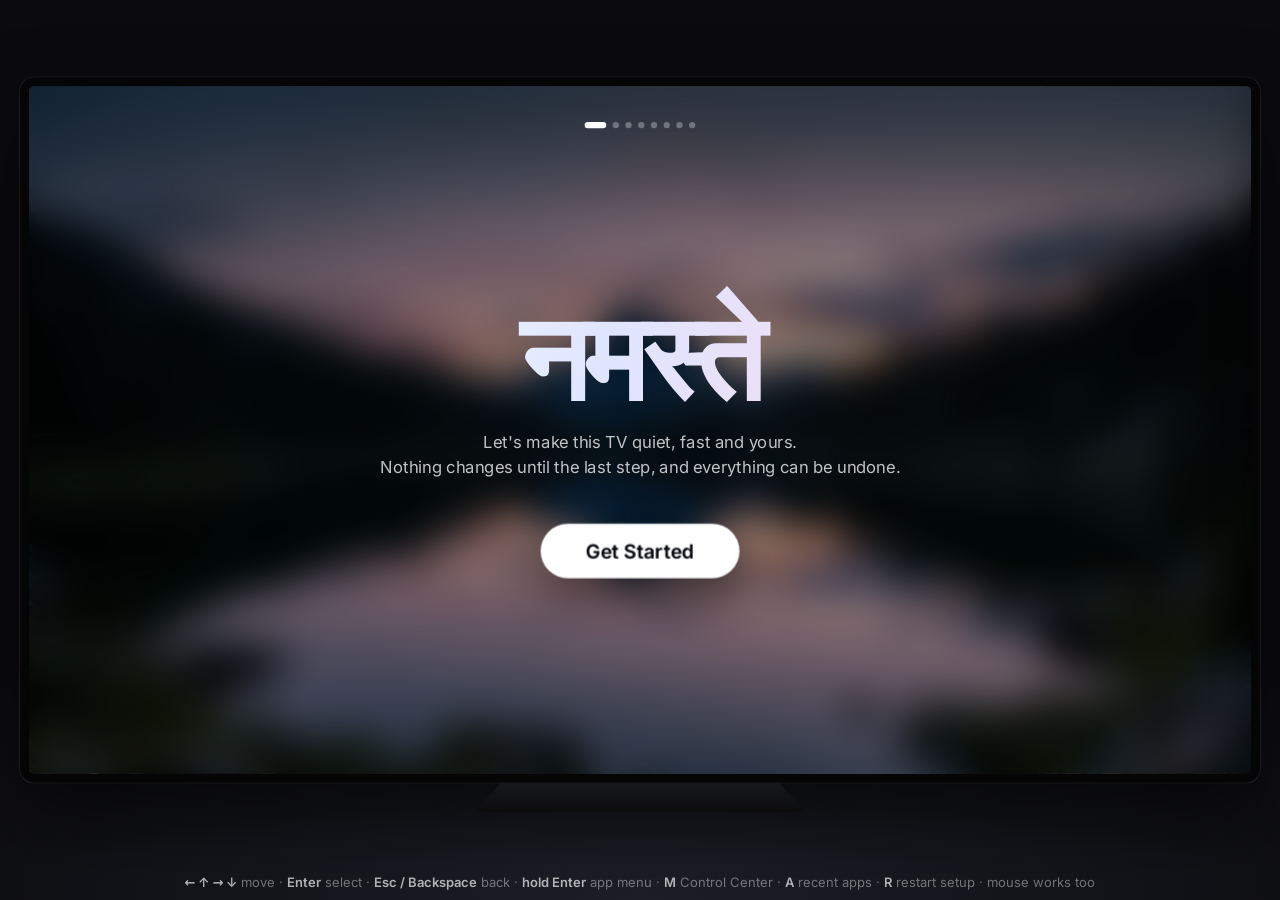
==== app/ui/tv.html @ a291b2ea "PureTV: cleanyourtv-style TV cleaner with a tvOS-style home - PC app (Start PureTV.bat): finds the T" ====
<!doctype html>
<html lang="en">
<head>
<meta charset="utf-8">
<meta name="viewport" content="width=device-width, initial-scale=1">
<title>PureTV Home — TV demo</title>
<style>
@font-face { font-family: "Antonio"; font-weight: 300; font-display: block; src: url(demo/fonts/antonio-latin-300.woff2) format("woff2"); }
@font-face { font-family: "Inter"; font-weight: 100 900; font-display: block; src: url(demo/fonts/inter-latin-wght-normal.woff2) format("woff2"); }
:root {
  --ease: cubic-bezier(.2, .8, .2, 1);          /* settle, like UIKit's default spring with no bounce */
  --lift: cubic-bezier(.25, 1.35, .4, 1);       /* focus: a small overshoot */
  --spring: cubic-bezier(.32, 1.5, .5, 1);      /* Control Center tiles popping in */
  --glass: linear-gradient(160deg, rgba(255,255,255,.22) 0%, rgba(255,255,255,.06) 45%, rgba(255,255,255,.1) 100%), rgba(24,24,32,.22);
  --edge: inset 0 0 0 1.5px rgba(255,255,255,.22), inset 0 2px 1px -1px rgba(255,255,255,.6), 0 30px 70px rgba(0,0,0,.28);
  --blur: blur(40px) saturate(185%) brightness(1.04);
}
* { box-sizing: border-box; }
html, body { margin: 0; height: 100%; background: #0b0b0e; overflow: hidden; color: #fff;
  font-family: "Inter", -apple-system, "Segoe UI", system-ui, sans-serif; -webkit-font-smoothing: antialiased; }
#room { position: fixed; inset: 0; background: radial-gradient(1200px 500px at 50% 100%, #1d1f27 0%, #0b0b0e 70%); }
#tv { position: absolute; left: 50%; top: 50%; width: 1948px; height: 1108px; margin: -554px 0 0 -974px; padding: 14px; border-radius: 22px;
  background: #050506; box-shadow: 0 0 0 1px #24252b, 0 60px 120px rgba(0,0,0,.6); transform-origin: center; }
#tv::after { content: ""; position: absolute; left: 50%; bottom: -46px; width: 520px; height: 46px; margin-left: -260px;
  background: linear-gradient(#17181c, #0c0c0f); clip-path: polygon(8% 0, 92% 0, 100% 100%, 0 100%); border-radius: 0 0 10px 10px; }
#stage { width: 1920px; height: 1080px; position: relative; overflow: hidden; border-radius: 8px; background: #000; font-size: 16px; }
#help { position: fixed; left: 0; right: 0; bottom: 10px; text-align: center; font-size: 13px; color: #ffffff66; pointer-events: none; }
#help b { color: #ffffffaa; font-weight: 600; }

/* ============ top shelf: photo, glass clock, the scenery cut out in front of it ============ */
#scenes { position: absolute; inset: 0; transition: transform 1.1s var(--ease), filter .9s var(--ease); }
.scene { position: absolute; inset: 0; opacity: 0; transition: opacity 1.6s ease-in-out; }
.scene.on { opacity: 1; }
.scene .sbg, .scene .fg { position: absolute; inset: 0; width: 100%; height: 100%; object-fit: cover; }
.scene .shade { position: absolute; inset: 0; background: linear-gradient(180deg, rgba(0,0,0,.18) 0%, transparent 28%, transparent 55%, rgba(0,0,0,.42) 100%); }
.gclock { position: absolute; left: 0; right: 0; top: 9.375rem; text-align: center; white-space: nowrap;
  font-family: "Antonio", "Arial Narrow", sans-serif; font-weight: 300; font-size: 25rem; line-height: .82; letter-spacing: -.02em;
  filter: drop-shadow(0 6px 28px rgba(0,0,0,.16)); }
.gclock .fill { display: block; padding: .2em 0; margin: -.2em 0; color: transparent; -webkit-background-clip: text; background-clip: text;
  background-size: 1920px 1080px; background-repeat: no-repeat; }
.gclock .rim { position: absolute; inset: 0; color: rgba(255,255,255,.1); -webkit-text-stroke: 1.5px rgba(255,255,255,.55); }
.gclock .sheen { position: absolute; inset: 0; color: transparent; -webkit-background-clip: text; background-clip: text;
  background-image: linear-gradient(160deg, rgba(255,255,255,.6) 0%, rgba(255,255,255,0) 38%, rgba(255,255,255,0) 70%, rgba(255,255,255,.25) 100%); }
.s-night .sbg, .s-night .fg { filter: brightness(.86); }
.s-night .gclock .fill { filter: brightness(1.15) saturate(1.2); opacity: .9; }
.s-night .gclock .rim { -webkit-text-stroke-color: rgba(255,215,225,.5); }
.s-golden .gclock { top: 9.5rem; font-size: 24.375rem; }
.s-water .gclock { top: 16.75rem; font-size: 26.25rem; filter: drop-shadow(0 8px 30px rgba(0,20,40,.35)); }
.s-water .shade { background: linear-gradient(180deg, rgba(0,12,24,.42) 0%, rgba(0,12,24,.12) 40%, transparent 52%, rgba(0,20,40,.5) 100%); }
.s-fog .gclock { left: 6rem; right: auto; top: 10.75rem; font-size: 29.375rem; text-align: left; filter: none; }
.s-fog .gclock .fill { filter: brightness(.46) saturate(.8) contrast(1.1); opacity: .8; }
.s-fog .gclock .rim { color: transparent; -webkit-text-stroke-color: rgba(255,255,255,.6); }
.s-fog .gclock .sheen { display: none; }
.s-dawn .shade { background: linear-gradient(180deg, rgba(50,28,12,.42) 0%, transparent 50%, rgba(0,0,0,.45) 100%); }
.s-dawn .gclock { top: 14.375rem; filter: drop-shadow(0 8px 34px rgba(60,30,10,.3)); }
#date { position: absolute; left: 0; right: 0; top: 6rem; text-align: center; font-size: 34px; font-weight: 500; letter-spacing: -.2px;
  text-shadow: 0 2px 18px rgba(0,0,0,.25); transition: opacity .6s, top .9s var(--ease), left .9s var(--ease), color .9s; }
#date.swap { opacity: 0; }
#date.d-golden { top: 6.625rem; } #date.d-water { top: 13.5rem; } #date.d-dawn { top: 11rem; }
#date.d-night { color: rgba(255,232,238,.95); }
#date.d-fog { left: 6.5rem; top: 7.25rem; text-align: left; color: #16201d; text-shadow: none; }

.glass { background: var(--glass); box-shadow: var(--edge); -webkit-backdrop-filter: var(--blur); backdrop-filter: var(--blur); }
[data-f] { cursor: pointer; }

/* ============ home: the Apple TV 4K layout ============ */
#home { position: absolute; inset: 0; transition: opacity .7s var(--ease), transform .9s var(--ease), filter .7s var(--ease); }
#home.hidden { opacity: 0; pointer-events: none; transform: scale(1.03); }
#rows { position: absolute; inset: 0; transition: transform .85s var(--ease); }
/* the top row sits on one wide sheet of glass, nearly edge to edge */
#band { position: absolute; left: 30px; width: 1860px; border-radius: 58px; transition: background .6s var(--ease);
  background: linear-gradient(180deg, rgba(255,255,255,.2), rgba(255,255,255,.08)); box-shadow: inset 0 0 0 1.5px rgba(255,255,255,.2), inset 0 2px 1px -1px rgba(255,255,255,.55), 0 30px 80px rgba(0,0,0,.25);
  -webkit-backdrop-filter: blur(30px) saturate(180%); backdrop-filter: blur(30px) saturate(180%); }
#row1, #grid { position: absolute; left: 64px; display: grid; grid-template-columns: repeat(var(--cols, 6), var(--tw)); column-gap: 36px; }
#grid { row-gap: 80px; }
.tile { width: var(--tw, 268px); height: var(--th, 161px); position: relative; perspective: 900px; }
.tile .face { position: absolute; inset: 0; border-radius: 24px; overflow: hidden; background: var(--bg, #222);
  transform: translateZ(0); transition: transform .55s var(--lift), box-shadow .45s var(--ease), filter .4s;
  box-shadow: 0 8px 20px rgba(0,0,0,.25); will-change: transform; }
.tile .logo { position: absolute; left: 50%; top: 0; height: 100%; transform: translateX(-50%);
  -webkit-mask-image: linear-gradient(90deg, transparent, #000 10%, #000 90%, transparent); mask-image: linear-gradient(90deg, transparent, #000 10%, #000 90%, transparent); }
.tile .gloss { position: absolute; inset: 0; border-radius: 24px; pointer-events: none; opacity: 0; transition: opacity .4s;
  background: radial-gradient(circle at var(--gx, 50%) var(--gy, 0%), rgba(255,255,255,.6), rgba(255,255,255,0) 55%); mix-blend-mode: soft-light; }
.tile .sys { position: absolute; inset: 0; display: grid; place-items: center; }
.tile .sys svg { width: 40%; height: 54%; }
.tile .name { position: absolute; left: 0; right: 0; top: calc(100% + 24px); text-align: center; font-size: 23px; font-weight: 500; color: #fff;
  opacity: 0; transform: translateY(-8px); transition: opacity .35s var(--ease), transform .45s var(--ease); text-shadow: 0 2px 12px rgba(0,0,0,.45); white-space: nowrap; }
.tile.focus { z-index: 3; }
.tile.focus .face { transform: scale(1.14) rotateX(var(--rx, 0deg)) rotateY(var(--ry, 0deg)); box-shadow: 0 34px 56px rgba(0,0,0,.45); }
.tile.focus .gloss { opacity: 1; }
#grid .tile.focus .name { opacity: 1; transform: translateY(8px); }
#home .tile { animation: rise .9s var(--lift) both; animation-delay: calc(var(--i) * 40ms + 150ms); }
@keyframes rise { from { opacity: 0; transform: translateY(70px) scale(.92); } }
/* "Press Up for full screen", as Apple TV says over the top shelf */
#hint { position: absolute; left: 0; right: 0; text-align: center; font-size: 22px; font-weight: 500; color: rgba(255,255,255,.85);
  text-shadow: 0 2px 14px rgba(0,0,0,.5); opacity: 0; transform: translateY(10px); transition: opacity .5s var(--ease), transform .6s var(--ease); pointer-events: none; }
#hint svg { display: block; margin: 0 auto 4px; width: 40px; height: 16px; }
#home.top #hint { opacity: 1; transform: none; transition-delay: .5s; }
/* Down into the grid: the top shelf blurs into a soft wash and the grid rises */
#home.deep #rows { transform: translateY(var(--deep)); }
#home.deep #hint { opacity: 0; transition-delay: 0s; }
#stage.deep #scenes { filter: blur(40px) brightness(.7) saturate(1.3); transform: scale(1.1); }
#stage.deep #date { opacity: 0; }
/* Up from the top row: full screen, just the scene and the clock */
#home.full #rows { transform: translateY(var(--full)); }
#home.full #rows .tile .face { filter: brightness(.8); }

/* ============ Control Center (tvOS 26 style) ============ */
#cc { position: absolute; inset: 0; pointer-events: none; z-index: 10; }
#cc::before { content: ""; position: absolute; inset: 0; opacity: 0; transition: opacity .5s var(--ease);
  background: linear-gradient(270deg, rgba(0,0,0,.5) 0%, rgba(0,0,0,.25) 45%, rgba(0,0,0,0) 75%); }
#cc.on { pointer-events: auto; }
#cc.on::before { opacity: 1; }
#ccPanel { position: absolute; right: 80px; top: 60px; width: 640px; }
.cct { opacity: 0; transform: translateY(-24px) scale(.9); transform-origin: 90% 0;
  transition: opacity .35s var(--ease), transform .5s var(--ease); }
#cc.on .cct { opacity: 1; transform: none; transition: opacity .4s var(--ease) calc(var(--d) * 32ms), transform .65s var(--spring) calc(var(--d) * 32ms); }
#ccHead { display: flex; align-items: center; gap: 22px; margin-bottom: 30px; }
#ccTime { font-size: 32px; font-weight: 500; letter-spacing: -.3px; margin-right: auto; text-shadow: 0 2px 10px rgba(0,0,0,.3); }
.ccswitch { width: 74px; height: 74px; border-radius: 50%; background: #fff; color: #111; display: grid; place-items: center; box-shadow: 0 10px 30px rgba(0,0,0,.3); }
.ccswitch svg { width: 36px; height: 36px; }
#ccAvatar { width: 74px; height: 74px; border-radius: 50%; display: grid; place-items: center; font-size: 26px; font-weight: 700; color: rgba(0,0,0,.72);
  transition: transform .5s var(--lift), box-shadow .35s; box-shadow: 0 0 0 2px rgba(255,255,255,.35); }
#ccAvatar.focus { transform: scale(1.18); box-shadow: 0 0 0 4px #fff, 0 16px 40px rgba(0,0,0,.4); }
/* Liquid Glass tiles: clear, warm, a bright rim, and a light that follows focus */
.lg { position: relative; border-radius: 999px; color: #fff; overflow: hidden;
  background: linear-gradient(170deg, rgba(255,255,255,.2) 0%, rgba(255,255,255,.05) 50%, rgba(255,255,255,.12) 100%), rgba(40,34,30,.3);
  -webkit-backdrop-filter: blur(28px) saturate(190%) brightness(1.05); backdrop-filter: blur(28px) saturate(190%) brightness(1.05);
  box-shadow: inset 0 0 0 1.5px rgba(255,255,255,.2), inset 0 2px 1px -1px rgba(255,255,255,.7), inset 0 -10px 24px rgba(255,255,255,.04), 0 18px 40px rgba(0,0,0,.22);
  transition: transform .55s var(--lift), background .35s var(--ease), box-shadow .35s var(--ease); }
.lg::after { content: ""; position: absolute; inset: 0; border-radius: inherit; pointer-events: none; opacity: 0; transition: opacity .35s;
  background: radial-gradient(120% 90% at 30% 0%, rgba(255,255,255,.35), rgba(255,255,255,0) 60%); }
.lg.focus { transform: scale(1.07); background: linear-gradient(170deg, rgba(255,255,255,.42) 0%, rgba(255,255,255,.2) 55%, rgba(255,255,255,.3) 100%), rgba(80,64,52,.25);
  box-shadow: inset 0 0 0 2px rgba(255,255,255,.55), inset 0 2px 2px -1px #fff, 0 0 0 1px rgba(255,190,120,.35), 0 26px 60px rgba(0,0,0,.35); z-index: 2; }
.lg.focus::after { opacity: 1; }
#ccGrid { display: grid; grid-template-columns: 300px 300px; grid-template-rows: 140px 140px 128px 128px; gap: 22px 40px; position: relative; transition: opacity .35s var(--ease), transform .5s var(--ease); }
#ccGrid.away { opacity: 0; transform: translateX(-40px); pointer-events: none; }
.ccbig { grid-row: span 2; border-radius: 64px; display: flex; flex-direction: column; align-items: center; justify-content: center; gap: 20px; font-size: 27px; font-weight: 500; }
.ccbig svg { width: 120px; height: 120px; }
.ccpill { display: flex; align-items: center; gap: 18px; padding: 0 28px 0 22px; font-size: 25px; font-weight: 500; line-height: 1.2; }
.ccpill small { display: block; font-size: 22px; opacity: .72; font-weight: 400; }
.ccpill .gl { width: 66px; height: 66px; border-radius: 50%; display: grid; place-items: center; flex: none; transition: background .35s, color .35s; }
.ccpill .gl svg { width: 38px; height: 38px; }
.ccpill .gl.plain { background: none; }
#ccWifi .gl { color: #3a9bff; }
#ccDnd .gl { background: rgba(255,255,255,.18); }
#ccDnd.on .gl { background: #fff; color: #5e5ce6; }
#ccDnd.on { background: linear-gradient(170deg, rgba(150,140,255,.5), rgba(94,92,230,.4)); }
#ccSleep.on .gl { color: #ff9f0a; }
.ccrow { grid-column: 1 / span 2; display: flex; justify-content: space-between; }
.ccround { width: 128px; height: 128px; display: grid; place-items: center; }
.ccround svg { width: 54px; height: 54px; }
.ccround .tip { position: absolute; }
#ccLabel { position: absolute; left: 0; right: 0; top: calc(100% + 18px); text-align: center; font-size: 23px; font-weight: 500; opacity: 0; transition: opacity .3s; text-shadow: 0 2px 10px rgba(0,0,0,.4); }
#ccLabel.on { opacity: 1; }
/* a page inside Control Center: profiles, audio, inputs */
#ccPage { position: absolute; left: 0; right: 0; top: 104px; border-radius: 48px; padding: 22px; opacity: 0; transform: translateX(60px); pointer-events: none;
  transition: opacity .35s var(--ease), transform .55s var(--ease); }
#ccPage.on { opacity: 1; transform: none; pointer-events: auto; }
#ccPage h3 { margin: 6px 14px 14px; font-size: 22px; font-weight: 600; color: rgba(255,255,255,.65); }
.ccl { display: flex; align-items: center; gap: 20px; padding: 16px 20px; border-radius: 30px; font-size: 26px; font-weight: 500; transition: background .25s, color .25s, transform .45s var(--lift); }
.ccl .avatar { width: 60px; height: 60px; font-size: 22px; }
.ccl .ic { width: 60px; height: 60px; border-radius: 50%; background: rgba(255,255,255,.16); display: grid; place-items: center; flex: none; }
.ccl .ic svg { width: 30px; height: 30px; }
.ccl small { display: block; font-size: 19px; opacity: .65; font-weight: 400; }
.ccl .tick { margin-left: auto; width: 34px; height: 34px; opacity: 0; }
.ccl.cur .tick { opacity: 1; }
.ccl.focus { background: rgba(255,255,255,.94); color: #111; transform: scale(1.03); }
.avatar { border-radius: 50%; display: grid; place-items: center; font-weight: 700; color: rgba(0,0,0,.72); flex: none; }
#stage.ccon #home { filter: brightness(.92); }

/* ============ Settings (tvOS layout: the big icon on the left, the list on the right) ============ */
#tvset { position: absolute; inset: 0; z-index: 8; opacity: 0; pointer-events: none; visibility: hidden; transition: opacity .5s var(--ease), visibility 0s linear .5s; }
#tvset.on { opacity: 1; pointer-events: auto; visibility: visible; transition-delay: 0s; }
#tvset .wash { position: absolute; inset: 0; background: rgba(10,10,14,.5); -webkit-backdrop-filter: blur(60px) saturate(160%); backdrop-filter: blur(60px) saturate(160%); }
#tvset .left { position: absolute; left: 0; top: 0; bottom: 0; width: 820px; display: flex; flex-direction: column; align-items: center; justify-content: center; gap: 34px;
  transform: translateX(-60px); opacity: 0; transition: transform .8s var(--ease), opacity .5s; }
#tvset.on .left { transform: none; opacity: 1; }
#tvset .bigicon { width: 360px; height: 360px; border-radius: 80px; display: grid; place-items: center;
  background: linear-gradient(160deg, #9aa3b5, #5d6577); box-shadow: inset 0 2px 2px rgba(255,255,255,.5), 0 40px 80px rgba(0,0,0,.4); }
#tvset .bigicon svg { width: 210px; height: 210px; color: #eef1f7; filter: drop-shadow(0 4px 10px rgba(0,0,0,.25)); }
#tvset .left b { font-size: 46px; font-weight: 600; letter-spacing: -.8px; }
#tvset .list { position: absolute; left: 860px; right: 120px; top: 120px; bottom: 60px; overflow: hidden; }
#tvset h2 { font-size: 30px; margin: 0 0 30px 8px; font-weight: 600; opacity: .9; }
#tvset h5 { margin: 28px 0 10px 28px; font-size: 20px; font-weight: 600; color: rgba(255,255,255,.55); text-transform: uppercase; letter-spacing: 1.2px; }
.sr { display: flex; align-items: center; height: 84px; padding: 0 30px; border-radius: 24px; font-size: 29px; font-weight: 500; margin-bottom: 6px;
  background: rgba(255,255,255,.07); transition: background .25s, color .25s, transform .45s var(--lift), box-shadow .3s;
  opacity: 0; transform: translateX(40px); }
#tvset.on .sr { opacity: 1; transform: none; transition: background .25s, color .25s, opacity .5s var(--ease) calc(var(--d) * 30ms + 120ms), transform .7s var(--ease) calc(var(--d) * 30ms + 120ms), box-shadow .3s; }
.sr .v { margin-left: auto; color: rgba(255,255,255,.55); font-size: 27px; }
.sr .chev { width: 18px; height: 30px; margin-left: 18px; opacity: .45; }
#tvset.on .sr.focus { background: #fff; color: #111; transform: scale(1.04); box-shadow: 0 20px 50px rgba(0,0,0,.35); transition-delay: 0s; }
.sr.focus .v { color: rgba(0,0,0,.55); }
.sr.focus .chev { opacity: .6; }
.sr.danger .t { color: #ff6961; }
.sr.danger.focus .t { color: #d70015; }
#stage.seton #home { opacity: 0; }

/* ============ Google TV's own screens (unchanged; PureTV only opens them) ============ */
#gtv { position: absolute; top: 0; right: 0; bottom: 0; width: 680px; background: #202124; padding: 60px 40px; font-family: Roboto, "Segoe UI", sans-serif; z-index: 12;
  transform: translateX(700px); transition: transform .45s cubic-bezier(.4,0,.2,1); box-shadow: -20px 0 60px rgba(0,0,0,.4); }
#gtv.on { transform: none; }
#gtv h2 { font-weight: 400; font-size: 42px; margin: 0 0 6px 20px; }
#gtv p { margin: 0 0 26px 20px; color: #9aa0a6; font-size: 20px; }
.gi { display: flex; align-items: center; gap: 22px; padding: 16px 22px; border-radius: 99px; font-size: 25px; color: #e8eaed; }
.gi small { display: block; color: #9aa0a6; font-size: 18px; margin-top: 2px; }
.gi .avatar { width: 52px; height: 52px; font-size: 19px; }
.gi.focus { background: #e8eaed; color: #202124; }
.gi.focus small { color: #5f6368; }

/* ============ first-run setup ============ */
#setup { position: absolute; inset: 0; opacity: 0; pointer-events: none; visibility: hidden; transition: opacity .8s var(--ease), visibility 0s linear .8s; }
#setup.on { opacity: 1; pointer-events: auto; visibility: visible; transition-delay: 0s; }
#setup .bgimg { position: absolute; inset: -40px; width: calc(100% + 80px); height: calc(100% + 80px); object-fit: cover; filter: blur(30px) brightness(.55) saturate(1.25); }
.step { position: absolute; inset: 0; display: flex; flex-direction: column; align-items: center; justify-content: center; text-align: center;
  opacity: 0; transform: translateX(90px); pointer-events: none; visibility: hidden;
  transition: opacity .55s var(--ease), transform .8s var(--ease), visibility 0s linear .8s; }
.step.on { opacity: 1; transform: none; pointer-events: auto; visibility: visible; transition-delay: 0s; }
.step.past { transform: translateX(-90px); }
.step h1 { font-size: 62px; font-weight: 700; letter-spacing: -2px; margin: 0 0 12px; }
.step p { font-size: 26px; color: rgba(255,255,255,.75); margin: 0 0 34px; line-height: 1.45; }
.step .src { font-size: 19px; color: rgba(255,255,255,.5); margin: 26px 0 0; }
#dots { position: absolute; top: 56px; left: 50%; transform: translateX(-50%); display: flex; gap: 10px; transition: opacity .5s; }
#dots i { width: 10px; height: 10px; border-radius: 9px; background: rgba(255,255,255,.3); transition: width .5s var(--ease), background .3s; }
#dots i.on { width: 34px; background: #fff; }
#hello { position: relative; height: 230px; width: 1400px; }
#hello span { position: absolute; inset: 0; font-size: 190px; font-weight: 700; letter-spacing: -7px; line-height: 230px;
  background: linear-gradient(100deg, #fff 0%, #dfe6ff 45%, #ffd6ea 100%); -webkit-background-clip: text; background-clip: text; color: transparent;
  opacity: 0; transform: translateY(30px) scale(.96); transition: opacity 1s var(--ease), transform 1.2s var(--ease); }
#hello span.on { opacity: 1; transform: none; }
.btn { padding: 22px 64px; border-radius: 99px; font-size: 28px; font-weight: 650; margin-top: 40px; transition: transform .45s var(--lift), background .25s, color .25s, box-shadow .3s; }
.btn.focus { background: #fff; color: #0c0e14; transform: scale(1.1); box-shadow: 0 24px 60px rgba(0,0,0,.4); }

.tvcard { display: flex; align-items: center; gap: 30px; padding: 30px 44px 30px 30px; border-radius: 40px; text-align: left; }
.tvcard .tvicon { width: 120px; height: 120px; border-radius: 30px; background: rgba(255,255,255,.14); display: grid; place-items: center; }
.tvcard .tvicon svg { width: 64px; height: 64px; }
.tvcard small { font-size: 18px; font-weight: 600; letter-spacing: 1.4px; text-transform: uppercase; color: #6dfdb0; }
.tvcard b { display: block; font-size: 40px; margin: 6px 0; letter-spacing: -.6px; }
.tvcard i { font-style: normal; font-size: 22px; color: rgba(255,255,255,.65); }
.facts { display: flex; gap: 22px; margin-top: 26px; }
.fact { width: 360px; padding: 26px 30px; border-radius: 32px; text-align: left; }
.fact b { display: block; font-size: 40px; letter-spacing: -.8px; }
.fact span { font-size: 21px; color: rgba(255,255,255,.72); line-height: 1.35; }

.row { display: flex; align-items: center; gap: 18px; padding: 13px 18px; border-radius: 22px; text-align: left; transition: background .25s, transform .4s var(--lift); }
.row .ic { width: 50px; height: 50px; border-radius: 14px; display: grid; place-items: center; flex: none; }
.row .ic svg { width: 27px; height: 27px; }
.row .tx { flex: 1; min-width: 0; font-size: 24px; font-weight: 600; }
.row .tx small { display: block; font-size: 17px; font-weight: 400; color: rgba(255,255,255,.62); margin-top: 3px; }
.row .tx code { font: 15px ui-monospace, Consolas, monospace; color: rgba(255,255,255,.45); display: block; margin-top: 3px; white-space: nowrap; overflow: hidden; text-overflow: ellipsis; }
.row .state { font-size: 17px; color: rgba(255,255,255,.55); white-space: nowrap; }
.row.focus { background: rgba(255,255,255,.94); color: #111; transform: scale(1.02); box-shadow: 0 14px 34px rgba(0,0,0,.3); }
.row.focus .tx small, .row.focus .state { color: rgba(0,0,0,.6); }
.row.focus .tx code { color: rgba(0,0,0,.45); }
.row.focus:not(.on) .sw { background: rgba(0,0,0,.18); }
.sw { width: 76px; height: 44px; border-radius: 99px; background: rgba(120,120,128,.4); position: relative; transition: background .35s var(--ease); flex: none; }
.sw::after { content: ""; position: absolute; left: 4px; top: 4px; width: 36px; height: 36px; border-radius: 50%; background: #fff; box-shadow: 0 3px 8px rgba(0,0,0,.25); transition: transform .45s var(--lift); }
.row.on .sw { background: #34c759; }
.row.on .sw::after { transform: translateX(32px); }
#uses { display: grid; grid-template-columns: 1fr 1fr; gap: 6px 14px; width: 1540px; padding: 14px; border-radius: 40px; }
#groups { display: grid; grid-template-columns: 1fr 1fr 1fr; gap: 22px; width: 1700px; align-items: start; }
.grp { border-radius: 36px; padding: 18px 12px 12px; text-align: left; }
.grp h3 { margin: 0 14px 8px; font-size: 21px; font-weight: 650; display: flex; align-items: center; gap: 10px; }
.grp h3 .n { margin-left: auto; font-size: 17px; font-weight: 500; color: rgba(255,255,255,.55); }
.grp .row { padding: 8px 12px; }
.grp .row .tx { font-size: 19px; }
.grp .row .tx code { font-size: 13px; }
.grp .sw { width: 56px; height: 32px; }
.grp .sw::after { width: 26px; height: 26px; top: 3px; left: 3px; }
.grp .row.on .sw::after { transform: translateX(24px); }
.grp .row.on .sw { background: #ff9f0a; }
.grp.kept .row { opacity: .8; }
.lock { width: 26px; height: 26px; opacity: .55; flex: none; }

#sizes { display: flex; gap: 6px; padding: 6px; border-radius: 99px; margin-bottom: 40px; }
.size { width: 150px; height: 58px; border-radius: 99px; display: grid; place-items: center; font-size: 23px; font-weight: 600; color: rgba(255,255,255,.8); transition: background .3s, color .3s, transform .45s var(--lift); }
.size.cur { background: rgba(255,255,255,.24); color: #fff; }
.size.focus { background: #fff; color: #111; transform: scale(1.08); }
#pick { display: grid; grid-template-columns: repeat(6, 210px); gap: 62px 38px; --tw: 210px; --th: 126px; }
#pick .tile .face { filter: saturate(.25) brightness(.5); }
#pick .tile.sel .face { filter: none; }
#pick .tile.extra .face { filter: saturate(.7) brightness(.8); }
#pick .tile .num { position: absolute; right: -12px; top: -12px; width: 44px; height: 44px; border-radius: 50%; background: #fff; color: #111; font-size: 21px; font-weight: 700;
  display: grid; place-items: center; z-index: 4; transform: scale(0); transition: transform .45s var(--lift); box-shadow: 0 6px 16px rgba(0,0,0,.35); }
#pick .tile.sel .num { transform: scale(1); }
#pick .tile.extra .num { background: rgba(255,255,255,.35); color: #fff; }
#pick .tile .name { opacity: .85; transform: none; font-size: 19px; top: calc(100% + 14px); }
#dns { display: flex; gap: 30px; }
.opt { width: 560px; padding: 34px 38px; border-radius: 40px; text-align: left; transition: transform .45s var(--lift), box-shadow .3s; position: relative; }
.opt b { display: block; font-size: 32px; margin-bottom: 10px; }
.opt span { font-size: 21px; color: rgba(255,255,255,.72); line-height: 1.45; display: block; }
.opt .radio { position: absolute; right: 30px; top: 34px; width: 36px; height: 36px; border-radius: 50%; border: 3px solid rgba(255,255,255,.5); transition: .3s; }
.opt.cur .radio { border: 11px solid #34c759; background: #fff; }
.opt.focus { transform: scale(1.04); box-shadow: inset 0 0 0 1.5px rgba(255,255,255,.3), 0 0 0 4px #fff, 0 30px 70px rgba(0,0,0,.4); }
#looks { display: flex; gap: 34px; }
.look { width: 320px; height: 180px; position: relative; transition: transform .5s var(--lift); }
.look .clip { position: absolute; inset: 0; border-radius: 30px; overflow: hidden; box-shadow: 0 16px 40px rgba(0,0,0,.35); transition: box-shadow .35s; }
.look img { position: absolute; inset: 0; width: 100%; height: 100%; object-fit: cover; }
.look .mini { position: absolute; left: 0; right: 0; top: 30px; text-align: center; font: 300 92px/0.82 "Antonio", sans-serif; color: rgba(255,255,255,.88); }
.look span { position: absolute; left: 0; right: 0; top: calc(100% + 18px); text-align: center; font-size: 22px; font-weight: 600; opacity: .8; transition: transform .4s var(--ease), opacity .3s; }
.look.focus { transform: scale(1.14); z-index: 2; }
.look.focus .clip { box-shadow: 0 0 0 4px #fff, 0 40px 80px rgba(0,0,0,.5); }
.look.focus span { opacity: 1; transform: translateY(6px); }
#ring { width: 180px; height: 180px; margin-bottom: 18px; }
#ring circle { fill: none; stroke-width: 10; stroke-linecap: round; }
#prog { transition: stroke-dashoffset .6s var(--ease); transform: rotate(-90deg); transform-origin: center; }
#ringDone { opacity: 0; transform: scale(.4); transform-origin: 105px 105px; transition: opacity .4s, transform .6s var(--lift); }
#ring.done #ringDone { opacity: 1; transform: none; }
#ringDone circle { fill: #34c759; }
#tasks { width: 980px; text-align: left; margin-top: 4px; }
.task { display: flex; align-items: center; gap: 18px; font-size: 23px; padding: 9px 0; color: rgba(255,255,255,.45); transition: color .4s; }
.task i { width: 30px; height: 30px; border-radius: 50%; border: 2px solid rgba(255,255,255,.3); display: grid; place-items: center; flex: none; font-style: normal; }
.task.run { color: #fff; } .task.run i { border-color: #fff; border-top-color: transparent; animation: spin .8s linear infinite; }
.task.ok { color: rgba(255,255,255,.92); } .task.ok i { background: #34c759; border-color: #34c759; animation: pop .45s var(--lift); }
.task.ok i::after { content: "✓"; font-size: 17px; font-weight: 700; }
.task small { margin-left: auto; font: 16px ui-monospace, Consolas, monospace; color: rgba(255,255,255,.5); max-width: 520px; overflow: hidden; text-overflow: ellipsis; white-space: nowrap; }
@keyframes spin { to { transform: rotate(360deg); } }
@keyframes pop { from { transform: scale(.4); } }


/* ============ smoother focus: parallax, edit mode, reordering ============ */
.tile .logo { transition: transform .55s var(--lift); }
.tile.focus .logo { transform: translateX(calc(-50% + var(--px, 0px))) translateY(var(--py, 0px)) scale(1.06); }
#home.noanim .tile { animation: none; }
.tile.jiggle .face { animation: jiggle .26s ease-in-out infinite alternate; }
.tile.jiggle.focus .face { animation: jigglef .26s ease-in-out infinite alternate; box-shadow: 0 0 0 4px rgba(255,255,255,.9), 0 34px 56px rgba(0,0,0,.45); }
@keyframes jiggle { from { transform: rotate(-1.3deg); } to { transform: rotate(1.3deg); } }
@keyframes jigglef { from { transform: scale(1.14) rotate(-1.3deg); } to { transform: scale(1.14) rotate(1.3deg); } }
#editHint { position: absolute; left: 50%; bottom: 312px; z-index: 9; padding: 16px 30px; border-radius: 99px; font-size: 22px; font-weight: 500;
  opacity: 0; transform: translate(-50%, 30px) scale(.9); transition: opacity .35s var(--ease), transform .6s var(--lift); pointer-events: none; }
#editHint.on { opacity: 1; transform: translate(-50%, 0); }
#stage.editing #hint { opacity: 0 !important; }

/* ============ top bar (Up from the top row): profile, tabs, search, weather, Control Center, Settings ============ */
#bar { position: absolute; left: 64px; right: 64px; top: 40px; height: 80px; display: flex; align-items: center; gap: 16px; z-index: 4;
  opacity: 0; transform: translateY(-36px); pointer-events: none; transition: opacity .45s var(--ease), transform .7s var(--ease); }
#home.bar #bar { opacity: 1; transform: none; pointer-events: auto; }
#stage.baron #date { opacity: 0; transform: translateY(-14px); }
#date { transition: opacity .5s var(--ease), transform .7s var(--ease), top .9s var(--ease), left .9s var(--ease), color .9s; }
.bb { width: 68px; height: 68px; border-radius: 50%; display: grid; place-items: center; flex: none; transition: transform .5s var(--lift), background .25s, color .25s, box-shadow .3s; }
.bb svg { width: 30px; height: 30px; }
.bb.focus, .bpill.focus { background: rgba(255,255,255,.95); color: #111; transform: scale(1.12); box-shadow: 0 18px 44px rgba(0,0,0,.35); }
.bpill { height: 68px; border-radius: 99px; display: flex; align-items: center; gap: 14px; padding: 0 26px 0 8px; font-size: 22px; font-weight: 600;
  transition: transform .5s var(--lift), background .25s, color .25s, box-shadow .3s; flex: none; }
.bpill .avatar { width: 52px; height: 52px; font-size: 19px; }
#bWx { padding: 0 24px 0 16px; gap: 8px; font-weight: 500; }
#bWx svg { width: 34px; height: 34px; }
#tabs { margin: 0 auto; display: flex; gap: 4px; padding: 6px; border-radius: 99px; }
.tab { height: 56px; padding: 0 30px; border-radius: 99px; display: flex; align-items: center; font-size: 23px; font-weight: 500; color: rgba(255,255,255,.82);
  transition: background .3s var(--ease), color .25s, transform .45s var(--lift); }
.tab.cur { background: rgba(255,255,255,.22); color: #fff; }
.tab.focus { background: #fff; color: #111; transform: scale(1.08); }
.tab svg { width: 26px; height: 26px; }
/* idle: the dock and the bar leave, the scene, the clock and the greeting stay (ambient) */
#home.full #bar { opacity: 0; transform: translateY(-36px); }
#home.ambient #rows { transition: transform 1.6s var(--ease); }

/* ============ Continue Watching: where you left off, above the apps ============ */
#cw { position: absolute; left: 64px; right: 64px; transition: opacity .22s var(--ease), transform .45s var(--ease); }
#cw.swap { opacity: 0; transform: translateY(10px); }
#cw.none { opacity: 0; pointer-events: none; }
#cw h3 { display: flex; align-items: center; gap: 12px; margin: 0 0 14px 8px; font-size: 24px; font-weight: 600; color: rgba(255,255,255,.88); text-shadow: 0 2px 12px rgba(0,0,0,.45); }
#cw h3 img { width: 30px; height: 30px; border-radius: 8px; }
#cwRow { display: flex; gap: 26px; }
.cw { width: 452px; height: 128px; border-radius: 34px; padding: 12px; display: flex; gap: 18px; align-items: center; flex: none;
  transition: transform .5s var(--lift), box-shadow .35s var(--ease), opacity .35s, width .4s var(--ease), margin .4s var(--ease), padding .4s; animation: fadein .5s var(--ease) both; }
.cw .art { width: 182px; height: 104px; border-radius: 22px; position: relative; overflow: hidden; flex: none; background: #222; }
.cw .art img { position: absolute; inset: 0; width: 100%; height: 100%; object-fit: cover; transform: scale(1.6); transition: transform .8s var(--ease); }
.cw .art::after { content: ""; position: absolute; inset: 0; background: linear-gradient(180deg, transparent 35%, rgba(0,0,0,.65)); }
.cw .art span { position: absolute; left: 12px; right: 10px; bottom: 9px; z-index: 2; font-size: 16px; font-weight: 750; letter-spacing: .2px; text-transform: uppercase; line-height: 1.1; }
.cw .art .play { position: absolute; left: 50%; top: 42%; z-index: 3; width: 48px; height: 48px; margin: -24px 0 0 -24px; border-radius: 50%; display: grid; place-items: center;
  background: rgba(255,255,255,.92); color: #111; opacity: 0; transform: scale(.6); transition: opacity .3s, transform .45s var(--lift); }
.cw .art .play svg { width: 20px; height: 20px; margin-left: 3px; }
.cw .tx { min-width: 0; flex: 1; }
.cw small { display: flex; align-items: center; gap: 9px; font-size: 15px; letter-spacing: 1.3px; text-transform: uppercase; color: rgba(255,255,255,.62); font-weight: 600; }
.cw small img { width: 22px; height: 22px; border-radius: 6px; }
.cw b { display: block; font-size: 25px; font-weight: 600; margin: 5px 0 1px; white-space: nowrap; overflow: hidden; text-overflow: ellipsis; letter-spacing: -.3px; }
.cw i { display: block; font-style: normal; font-size: 18px; color: rgba(255,255,255,.72); white-space: nowrap; }
.cw .pb { height: 5px; margin-top: 9px; border-radius: 9px; background: rgba(255,255,255,.22); overflow: hidden; }
.cw .pb u { display: block; height: 100%; background: #fff; border-radius: 9px; }
.cw.focus { transform: scale(1.06); box-shadow: inset 0 0 0 1.5px rgba(255,255,255,.35), 0 0 0 3px #fff, 0 30px 60px rgba(0,0,0,.45); z-index: 3; }
.cw.focus .art img { transform: scale(1.75); }
.cw.focus .art .play { opacity: 1; transform: none; }
.cw.gone { opacity: 0; width: 0; padding: 0; margin-right: -26px; transform: scale(.8); }
#home.deep #cw { opacity: 0; pointer-events: none; }

/* ============ overlays open as one motion: Home steps back while the glass and the content come forward ============ */
#home, #date { transition: opacity .55s var(--ease), transform .8s var(--ease), filter .6s var(--ease); }
#stage.wxon #home, #stage.recon #home { opacity: 0; transform: scale(.94); filter: blur(6px); pointer-events: none; }
#stage.wxon #date, #stage.recon #date { opacity: 0; transform: translateY(-20px); }
#stage.wxon #scenes, #stage.recon #scenes { transform: scale(1.06); }
#wx .wash, #recents .wash { opacity: 0; transition: opacity .5s var(--ease); }
#wx.on .wash, #recents.on .wash { opacity: 1; }
#wx, #recents { transition: visibility 0s linear .5s; opacity: 1 !important; }
#wx.on, #recents.on { transition-delay: 0s; }
#wx .now, #wxDays, #recents h2, #ram, #rtrack, #recents .tip, #closeAll { opacity: 0; transition: opacity .3s var(--ease); }
#wx.on .now, #wx.on #wxDays, #recents.on h2, #recents.on #ram, #recents.on #rtrack, #recents.on .tip, #recents.on #closeAll { opacity: 1; transition: opacity .5s var(--ease) .12s; }
#wx.on .now { animation: riseIn .8s var(--ease) .1s backwards; }
#wx.on .wd { animation: riseIn .75s var(--ease) backwards; animation-delay: calc(.16s + var(--d) * 55ms); }
#recents.on .rcard { animation: riseIn .7s var(--ease) backwards; animation-delay: calc(.12s + var(--d) * 60ms); }
#recents.on h2, #recents.on #ram { animation: dropIn .7s var(--ease) .08s backwards; }
@keyframes riseIn { from { opacity: 0; transform: translateY(60px) scale(.94); } }
@keyframes dropIn { from { opacity: 0; transform: translateY(-24px); } }

/* ============ dark app icons (Apple's dark icon style): the glyph in colour on a dark tile ============ */
#stage.darkicons .tile .face { background: linear-gradient(165deg, #2e2e32 0%, #1b1b1e 55%, #121214 100%);
  box-shadow: inset 0 1.5px 0 rgba(255,255,255,.14), inset 0 0 0 1px rgba(255,255,255,.06), 0 10px 24px rgba(0,0,0,.4); }
#stage.darkicons .tile .logo { height: 74%; top: 13%; -webkit-mask-image: none; mask-image: none; filter: drop-shadow(0 2px 6px rgba(0,0,0,.4)); }
#stage.darkicons .tile .sys { color: rgba(235,235,245,.62); }
#stage.darkicons #row1 .tile:not(.focus) .face { filter: none; }
#stage.darkicons .tile.focus .face { box-shadow: inset 0 1.5px 0 rgba(255,255,255,.22), 0 0 0 1px rgba(255,255,255,.12), 0 34px 56px rgba(0,0,0,.55); }

/* ============ tvOS app icons: full-bleed 5:3 artwork ============ */
.tile .art { position: absolute; inset: 0; width: 100%; height: 100%; object-fit: cover; transition: transform .55s var(--lift); }
.tile.focus .art { transform: scale(1.06) translate(var(--px, 0px), var(--py, 0px)); }
.tile .face { border-radius: 22px; box-shadow: 0 10px 22px rgba(0,0,0,.3); }
.tile .gloss { border-radius: 22px; }
#row1 .tile:not(.focus) .face { filter: none; }
.sysgear svg { width: 46% !important; height: 76% !important; }

/* ============ Settings, as tvOS draws it: the icon alone on the left, a plain list on the right ============ */
#tvset .left { width: 880px; gap: 0; }
#tvset .left b { display: none; }
#tvset .bigicon { width: 340px; height: 340px; border-radius: 76px;
  background: linear-gradient(180deg, #f5f6f8 0%, #dfe2e7 50%, #bcc1ca 100%);
  box-shadow: inset 0 2px 1px rgba(255,255,255,.95), inset 0 -4px 8px rgba(0,0,0,.12), 0 44px 90px rgba(0,0,0,.45); }
@supports (corner-shape: superellipse(1.3)) { #tvset .bigicon { border-radius: 88px; corner-shape: superellipse(1.3); } }
#tvset .bigicon svg { width: 250px; height: 250px; filter: drop-shadow(0 3px 5px rgba(0,0,0,.28)); }
#tvset .list { left: 900px; right: 150px; top: 84px; bottom: 50px; }
#tvset h2 { font-size: 40px; font-weight: 650; letter-spacing: -.6px; margin: 0 0 22px 30px; }
#tvset h5 { margin: 30px 0 8px 30px; font-size: 20px; font-weight: 600; letter-spacing: .2px; text-transform: none; color: rgba(255,255,255,.5); }
.sr { background: none; height: 74px; border-radius: 18px; padding: 0 30px; margin-bottom: 4px; font-size: 29px; font-weight: 500; transform-origin: 50% 50%; }
.sr .v { font-size: 27px; color: rgba(255,255,255,.5); }
.sr .chev { opacity: .35; }
#tvset.on .sr.focus { background: #fff; color: #111; transform: scale(1.05); box-shadow: 0 18px 44px rgba(0,0,0,.35); }
.sr .spin { width: 24px; height: 24px; border-radius: 50%; border: 3px solid rgba(128,128,128,.35); border-top-color: currentColor; animation: spin .8s linear infinite; margin-left: 14px; }
.sr .pbar { width: 160px; height: 8px; border-radius: 9px; background: rgba(128,128,128,.3); overflow: hidden; margin-left: 16px; }
.sr .pbar i { display: block; height: 100%; background: currentColor; border-radius: 9px; transition: width .3s linear; }
#tvset .foot { margin: 22px 30px 0; font-size: 21px; line-height: 1.5; color: rgba(255,255,255,.55); }

/* ============ tvOS 26 list rows: a capsule that lifts, never clipped by the list's edges ============ */
#tvset .list { left: 870px; right: 120px; top: 60px; bottom: 30px; padding: 24px 34px 40px; scroll-padding: 40px 0; }
.sr { height: 76px; border-radius: 999px; padding: 0 34px; margin-bottom: 6px;
  transition: background .3s var(--ease), color .25s, transform .5s var(--lift), box-shadow .4s var(--ease); }
.sr:not(.focus) .t { color: rgba(255,255,255,.92); }
#tvset.on .sr.focus { background: linear-gradient(180deg, #ffffff 0%, #f1f2f5 100%); color: #111; transform: scale(1.045);
  box-shadow: inset 0 1px 0 rgba(255,255,255,1), 0 1px 2px rgba(0,0,0,.08), 0 22px 48px rgba(0,0,0,.38); }
.sr .v { display: flex; align-items: center; gap: 12px; }
.sr .chev { margin-left: 14px; width: 14px; height: 24px; }
#tvset h2 { margin: 0 0 20px 34px; }
#tvset h5 { margin: 28px 0 8px 34px; }
#tvset .foot { margin: 22px 34px 0; }

/* greeting and weather over the date */
#date .g { position: absolute; left: 0; right: 0; bottom: 100%; margin-bottom: 4px; font-size: 24px; font-weight: 500; opacity: .85; }
#date .wx { font-weight: 400; opacity: .85; }
#date .wx svg { width: 30px; height: 30px; vertical-align: -5px; margin: 0 6px 0 10px; }

/* hold OK: a small glass menu beside the app */
#menu { position: absolute; z-index: 15; width: 440px; border-radius: 40px; padding: 12px; opacity: 0; pointer-events: none;
  transform: scale(.82); transform-origin: var(--ox, 50%) var(--oy, 100%); transition: opacity .25s var(--ease), transform .45s var(--spring); }
#menu.on { opacity: 1; transform: none; pointer-events: auto; }
#menu .mh { display: flex; align-items: center; gap: 16px; padding: 10px 14px 14px; font-size: 24px; font-weight: 600; }
#menu .mh img { width: 52px; height: 52px; border-radius: 14px; }
.mi { display: flex; align-items: center; gap: 18px; height: 66px; padding: 0 20px; border-radius: 22px; font-size: 24px; font-weight: 500; transition: background .2s, color .2s, transform .4s var(--lift); }
.mi svg { width: 28px; height: 28px; flex: none; }
.mi.focus { background: rgba(255,255,255,.94); color: #111; transform: scale(1.03); }
.mi.red { color: #ff6961; } .mi.red.focus { color: #d70015; }
#stage.menuon #home .tile:not(.held) .face { filter: brightness(.6) blur(1px); }

/* Recent Apps: big cards, the focused one in the middle */
#recents { position: absolute; inset: 0; z-index: 11; opacity: 0; pointer-events: none; visibility: hidden; transition: opacity .45s var(--ease), visibility 0s linear .45s; }
#recents.on { opacity: 1; pointer-events: auto; visibility: visible; transition-delay: 0s; }
#recents .wash { position: absolute; inset: 0; background: rgba(8,8,12,.45); -webkit-backdrop-filter: blur(50px) saturate(150%); backdrop-filter: blur(50px) saturate(150%); }
#recents h2 { position: absolute; left: 90px; top: 64px; margin: 0; font-size: 40px; font-weight: 650; }
#ram { position: absolute; right: 90px; top: 58px; display: flex; align-items: center; gap: 22px; padding: 16px 30px; border-radius: 99px; font-size: 22px; font-weight: 500; }
#ram .bar, .ccmem .bar { width: 170px; height: 8px; border-radius: 9px; background: rgba(255,255,255,.22); overflow: hidden; }
#ram .bar i, .ccmem .bar i { display: block; height: 100%; background: #fff; border-radius: 9px; transition: width .6s var(--ease); }
#rtrack { position: absolute; left: 0; top: 290px; display: flex; gap: 60px; transition: transform .6s var(--ease); }
.rcard { width: 640px; flex: none; transition: transform .55s var(--ease), opacity .45s var(--ease), margin .45s var(--ease), width .45s var(--ease); transform: scale(.82); opacity: .6; }
.rcard .lab { display: flex; align-items: center; gap: 14px; font-size: 24px; font-weight: 600; margin: 0 0 18px 6px; opacity: 0; transition: opacity .3s; }
.rcard .lab img { width: 44px; height: 44px; border-radius: 12px; }
.rcard .shot { height: 380px; border-radius: 44px; overflow: hidden; position: relative; background: var(--bg); box-shadow: 0 40px 80px rgba(0,0,0,.45); }
.rcard .shot img { position: absolute; left: 50%; top: 50%; height: 62%; transform: translate(-50%, -50%); }
.rcard.focus { transform: none; opacity: 1; }
.rcard.focus .lab { opacity: 1; }
.rcard.gone { transform: translateY(-520px) scale(.9); opacity: 0; width: 0; margin-right: -60px; }
#recents .tip { position: absolute; left: 0; right: 0; bottom: 150px; text-align: center; font-size: 22px; color: rgba(255,255,255,.7); }
#closeAll { position: absolute; left: 50%; bottom: 60px; transform: translateX(-50%); padding: 18px 50px; border-radius: 99px; font-size: 24px; font-weight: 600;
  transition: transform .45s var(--lift), background .25s, color .25s; }
#closeAll.focus { background: #fff; color: #111; transform: translateX(-50%) scale(1.08); }
#recents .empty { position: absolute; left: 0; right: 0; top: 470px; text-align: center; font-size: 30px; color: rgba(255,255,255,.6); }

/* Weather: today on the left, five days on glass */
#wx { position: absolute; inset: 0; z-index: 11; opacity: 0; pointer-events: none; visibility: hidden; transition: opacity .45s var(--ease), visibility 0s linear .45s; }
#wx.on { opacity: 1; pointer-events: auto; visibility: visible; transition-delay: 0s; }
#wx .wash { position: absolute; inset: 0; background: rgba(8,10,16,.35); -webkit-backdrop-filter: blur(50px) saturate(160%); backdrop-filter: blur(50px) saturate(160%); }
#wx .now { position: absolute; left: 120px; top: 150px; }
#wx .now svg { width: 150px; height: 150px; }
#wx .now b { display: block; font: 300 220px/1 "Inter", sans-serif; letter-spacing: -10px; margin-top: 10px; }
#wx .now span { font-size: 36px; font-weight: 500; }
#wx .now small { display: block; font-size: 26px; opacity: .7; margin-top: 8px; }
#wxDays { position: absolute; right: 110px; top: 210px; display: grid; grid-template-columns: repeat(5, 200px); gap: 26px; }
.wd { height: 340px; border-radius: 44px; display: flex; flex-direction: column; align-items: center; justify-content: center; gap: 20px; font-size: 26px; font-weight: 600;
  transition: transform .5s var(--lift), background .3s, box-shadow .3s; }
.wd svg { width: 72px; height: 72px; }
.wd span { font-size: 24px; font-weight: 500; opacity: .8; }
.wd.focus { transform: scale(1.08); background: rgba(255,255,255,.3); box-shadow: inset 0 0 0 2px rgba(255,255,255,.55), 0 30px 60px rgba(0,0,0,.35); }

/* Control Center, with tvOS Launcher's extra tiles */
#ccGrid { grid-template-rows: 128px 128px 112px 112px 112px 120px; gap: 18px 40px; }
.ccround { width: 112px; height: 112px; }
.ccround svg { width: 48px; height: 48px; }
.ccround.on { background: rgba(255,255,255,.9); color: #111; }
.ccmem .bar { width: 120px; height: 6px; margin-top: 8px; }
.ccwide { grid-column: 1 / span 2; border-radius: 60px; display: flex; align-items: center; gap: 26px; padding: 0 36px; font-size: 25px; font-weight: 500; }
.ccwide svg { width: 66px; height: 66px; flex: none; }
.ccwide .t { font-size: 44px; font-weight: 300; letter-spacing: -1px; }
.ccwide small { display: block; font-size: 21px; opacity: .72; }
.ccwide .tm { margin-left: auto; text-align: right; }
#ccLabel { top: 0; padding: 8px 18px; border-radius: 99px; background: rgba(20,20,26,.6); -webkit-backdrop-filter: blur(20px); backdrop-filter: blur(20px); z-index: 3; width: auto !important; }
#ccBt.on .gl { color: #3a9bff; }

/* ============ app launch, screen saver, power off, toast ============ */
#launch { position: absolute; z-index: 20; border-radius: 24px; overflow: hidden; opacity: 0; pointer-events: none; background: var(--bg); }
#launch img { position: absolute; left: 50%; top: 50%; height: 100%; transform: translate(-50%, -50%); transition: height .7s var(--ease);
  -webkit-mask-image: radial-gradient(closest-side, #000 80%, transparent); mask-image: radial-gradient(closest-side, #000 80%, transparent); }
#launch.go { transition: left .7s var(--ease), top .7s var(--ease), width .7s var(--ease), height .7s var(--ease), border-radius .7s var(--ease);
  left: 0 !important; top: 0 !important; width: 1920px !important; height: 1080px !important; border-radius: 0; }
#launch.go img { height: 36%; }
#launch .bar { position: absolute; left: 50%; bottom: 140px; transform: translateX(-50%); width: 220px; height: 6px; border-radius: 9px; background: rgba(128,128,128,.35); overflow: hidden; opacity: 0; transition: opacity .4s .5s; }
#launch.go .bar { opacity: 1; }
#launch .bar i { display: block; height: 100%; width: 40%; background: currentColor; border-radius: 9px; animation: load 1.2s ease-in-out infinite; }
@keyframes load { from { transform: translateX(-100%); } to { transform: translateX(250%); } }
#launch .note { position: absolute; left: 0; right: 0; bottom: 70px; text-align: center; font-size: 22px; opacity: 0; transition: opacity .4s .6s; }
#launch.go .note { opacity: .75; }
#stage.saver #home { opacity: 0 !important; pointer-events: none; }
#stage.saver .scene.on .sbg, #stage.saver .scene.on .fg, #stage.saver .scene.on .gclock { animation: drift 24s ease-in-out infinite alternate; }
@keyframes drift { from { transform: scale(1); } to { transform: scale(1.07) translate(-12px, -6px); } }
#off { position: absolute; inset: 0; z-index: 40; background: #000; opacity: 0; pointer-events: none; transition: opacity .9s ease-in; display: grid; place-items: center; }
#off.on { opacity: 1; pointer-events: auto; }
#off span { font-size: 20px; color: #ffffff30; }
#toast { position: absolute; left: 50%; bottom: 40px; z-index: 30; padding: 20px 34px; border-radius: 99px; font-size: 24px; font-weight: 600;
  transform: translate(-50%, 160px); transition: transform .7s var(--lift); text-align: center; white-space: nowrap; }
#toast.on { transform: translate(-50%, 0); }
@media (prefers-reduced-motion: reduce) { *, *::before, *::after { transition-duration: .01s !important; animation-duration: .01s !important; } }
</style>
</head>
<body>
<div id="room"></div>
<div id="tv"><div id="stage">
  <div id="scenes"></div>
  <div id="date"></div>

  <div id="home" class="hidden">
    <div id="bar">
      <div id="bProf" class="bpill glass" data-f data-act="profile"></div>
      <div class="bb glass" data-f data-act="search" title="Search"><svg viewBox="0 0 24 24" fill="none" stroke="currentColor" stroke-width="2.2" stroke-linecap="round"><circle cx="10.5" cy="10.5" r="6.5"/><path d="M20 20l-4.8-4.8"/></svg></div>
      <div id="tabs" class="glass">
        <div class="tab cur" data-f data-act="tab-home">Home</div>
        <div class="tab" data-f data-act="tab-apps">Apps</div>
        <div class="tab" data-f data-act="tab-live">Live TV</div>
      </div>
      <div id="bWx" class="bpill glass" data-f data-act="weather"></div>
      <div class="bb glass" data-f data-act="cc" title="Control Center"><svg viewBox="0 0 24 24" fill="none" stroke="currentColor" stroke-width="2.2" stroke-linecap="round"><rect x="3" y="4" width="18" height="7" rx="3.5"/><rect x="3" y="13" width="18" height="7" rx="3.5"/><circle cx="16.5" cy="7.5" r="1.6" fill="currentColor"/><circle cx="7.5" cy="16.5" r="1.6" fill="currentColor"/></svg></div>
      <div class="bb glass" data-f data-act="settings" title="Settings"><svg viewBox="0 0 24 24" fill="currentColor"><path d="M19.4 13a7.5 7.5 0 0 0 0-2l2.1-1.6-2-3.5-2.5 1a7 7 0 0 0-1.7-1L15 3h-4l-.4 2.9a7 7 0 0 0-1.7 1l-2.5-1-2 3.5L6.5 11a7.5 7.5 0 0 0 0 2l-2.1 1.6 2 3.5 2.5-1a7 7 0 0 0 1.7 1L11 21h4l.4-2.9a7 7 0 0 0 1.7-1l2.5 1 2-3.5zM13 15.5a3.5 3.5 0 1 1 0-7 3.5 3.5 0 0 1 0 7z"/></svg></div>
    </div>
    <div id="rows">
      <div id="hint"><svg viewBox="0 0 40 16" fill="none" stroke="currentColor" stroke-width="3" stroke-linecap="round" stroke-linejoin="round"><path d="M6 12l14-8 14 8"/></svg>Press Up twice for profiles, search and settings</div>
      <div id="cw"><h3 id="cwHead"></h3><div id="cwRow"></div></div>
      <div id="band"></div><div id="row1"></div><div id="grid"></div>
    </div>
  </div>

  <div id="cc">
    <div id="ccPanel">
      <div id="ccHead">
        <div id="ccTime" class="cct" style="--d:0"></div>
        <div class="ccswitch cct" style="--d:1"><svg viewBox="0 0 24 24" fill="none" stroke="currentColor" stroke-width="2.2" stroke-linecap="round"><rect x="3" y="4" width="18" height="7" rx="3.5"/><rect x="3" y="13" width="18" height="7" rx="3.5"/><circle cx="16.5" cy="7.5" r="1.6" fill="currentColor"/><circle cx="7.5" cy="16.5" r="1.6" fill="currentColor"/></svg></div>
        <div id="ccAvatar" class="cct" style="--d:2" data-f data-cc="profiles"></div>
      </div>
      <div id="ccGrid">
        <div class="lg ccbig cct" style="--d:3" data-f data-cc="power"><svg viewBox="0 0 24 24" fill="none" stroke="currentColor" stroke-width="1.6" stroke-linecap="round"><path d="M12 3v8"/><path d="M6.3 6.8a8 8 0 1 0 11.4 0"/></svg>Power Off</div>
        <div id="ccWifi" class="lg ccpill cct" style="--d:4" data-f data-cc="wifi"><div class="gl plain"><svg viewBox="0 0 24 24" fill="currentColor"><path d="M12 20.5l3.2-3.9a5 5 0 0 0-6.4 0z"/><path d="M5.6 12.9l1.9 2.3a7.3 7.3 0 0 1 9 0l1.9-2.3a10.2 10.2 0 0 0-12.8 0z" opacity=".95"/><path d="M1.6 8.1l1.9 2.3a13.3 13.3 0 0 1 17 0l1.9-2.3a16.3 16.3 0 0 0-20.8 0z" opacity=".95"/></svg></div><div>Wi-Fi<small>Home WiFi</small></div></div>
        <div id="ccDnd" class="lg ccpill cct" style="--d:5" data-f data-cc="dnd"><div class="gl"><svg viewBox="0 0 24 24" fill="currentColor"><path d="M20 14.5A8 8 0 0 1 9.5 4a8 8 0 1 0 10.5 10.5z"/></svg></div><div>Do Not<br>Disturb</div></div>
        <div class="lg ccpill cct" style="--d:6" data-f data-cc="audio"><div class="gl plain"><svg viewBox="0 0 24 24" fill="none" stroke="currentColor" stroke-width="1.7" stroke-linecap="round" stroke-linejoin="round"><path d="M6.3 15.7a8 8 0 1 1 11.4 0"/><path d="M8.8 13.2a4.5 4.5 0 1 1 6.4 0"/><path d="M12 14l4.5 6h-9z" fill="currentColor"/></svg></div><div>Audio<small id="ccAudioV">TV Speakers</small></div></div>
        <div id="ccSleep" class="lg ccpill cct" style="--d:7" data-f data-cc="sleep"><div class="gl plain"><svg viewBox="0 0 24 24" fill="none" stroke="currentColor" stroke-width="1.7" stroke-linecap="round"><circle cx="12" cy="13" r="8"/><path d="M12 13l3.5-3.5M12 3v2"/></svg></div><div>Sleep Timer<small id="ccSleepV">Off</small></div></div>
        <div id="ccBt" class="lg ccpill cct on" style="--d:8" data-f data-cc="bt"><div class="gl plain"><svg viewBox="0 0 24 24" fill="none" stroke="currentColor" stroke-width="2" stroke-linecap="round" stroke-linejoin="round"><path d="M7 7l10 10-5 4V3l5 4L7 17"/></svg></div><div>Bluetooth<small id="ccBtV">On · Remote</small></div></div>
        <div class="lg ccpill ccmem cct" style="--d:9" data-f data-cc="memory"><div class="gl plain"><svg viewBox="0 0 24 24" fill="none" stroke="currentColor" stroke-width="1.8" stroke-linejoin="round"><rect x="5" y="5" width="14" height="14" rx="2"/><rect x="9" y="9" width="6" height="6" rx="1"/><path d="M9 2v3M15 2v3M9 19v3M15 19v3M2 9h3M2 15h3M19 9h3M19 15h3" stroke-linecap="round"/></svg></div><div>Memory<small id="ccMemV"></small><div class="bar"><i id="ccMemBar"></i></div></div></div>
        <div class="ccrow">
          <div class="lg ccround cct" style="--d:10" data-f data-cc="inputs" data-tip="Inputs"><svg viewBox="0 0 24 24" fill="none" stroke="currentColor" stroke-width="1.7" stroke-linecap="round" stroke-linejoin="round"><rect x="3" y="5" width="18" height="11" rx="2"/><path d="M8 20h8M12 16v4"/><path d="M9 10.5h6M12.5 8l2.5 2.5-2.5 2.5"/></svg></div>
          <div class="lg ccround cct" style="--d:11" data-f data-cc="saver" data-tip="Screen Saver"><svg viewBox="0 0 24 24" fill="none" stroke="currentColor" stroke-width="1.7" stroke-linecap="round" stroke-linejoin="round"><path d="M3 18l5.5-7 4 5 3-3.5L21 18z" fill="currentColor"/><circle cx="16.5" cy="7" r="2"/></svg></div>
          <div id="ccSnd" class="lg ccround cct on" style="--d:12" data-f data-cc="sounds" data-tip="UI Sounds: On"><svg viewBox="0 0 24 24" fill="none" stroke="currentColor" stroke-width="1.8" stroke-linecap="round" stroke-linejoin="round"><path d="M4 9h4l5-4v14l-5-4H4z" fill="currentColor"/><path d="M16.5 8.5a5 5 0 0 1 0 7M19 6a8.5 8.5 0 0 1 0 12"/></svg></div>
          <div class="lg ccround cct" style="--d:13" data-f data-cc="access" data-tip="Accessibility"><svg viewBox="0 0 24 24" fill="none" stroke="currentColor" stroke-width="1.7" stroke-linecap="round"><circle cx="12" cy="12" r="9.5"/><circle cx="12" cy="7.3" r="1.3" fill="currentColor"/><path d="M7.5 10l4.5 1 4.5-1M12 11v3.5l-2.2 4M12 14.5l2.2 4"/></svg></div>
          <div class="lg ccround cct" style="--d:14" data-f data-cc="search" data-tip="Search"><svg viewBox="0 0 24 24" fill="none" stroke="currentColor" stroke-width="2" stroke-linecap="round"><circle cx="10.5" cy="10.5" r="6.5"/><path d="M20 20l-4.8-4.8"/></svg></div>
        </div>
        <div class="lg ccwide cct" style="--d:15" data-f data-cc="weather"><svg viewBox="0 0 24 24" fill="none" stroke="#ffd60a" stroke-width="1.8" stroke-linecap="round"><circle cx="12" cy="12" r="4.2" fill="#ffd60a"/><path d="M12 2v2.5M12 19.5V22M2 12h2.5M19.5 12H22M4.9 4.9l1.8 1.8M17.3 17.3l1.8 1.8M4.9 19.1l1.8-1.8M17.3 6.7l1.8-1.8"/></svg><div><span class="t" id="ccWxT"></span><small id="ccWxC"></small></div><div class="tm"><span id="ccWxTm"></span><small>Tomorrow</small></div></div>
        <div id="ccLabel"></div>
      </div>
      <div id="ccPage" class="lg" style="border-radius:48px"></div>
    </div>
  </div>

  <div id="tvset"><div class="wash"></div>
    <div class="left"><div class="bigicon"><svg viewBox="0 0 24 24" fill="currentColor"><path d="M19.4 13a7.5 7.5 0 0 0 0-2l2.1-1.6-2-3.5-2.5 1a7 7 0 0 0-1.7-1L15 3h-4l-.4 2.9a7 7 0 0 0-1.7 1l-2.5-1-2 3.5L6.5 11a7.5 7.5 0 0 0 0 2l-2.1 1.6 2 3.5 2.5-1a7 7 0 0 0 1.7 1L11 21h4l.4-2.9a7 7 0 0 0 1.7-1l2.5 1 2-3.5zM13 15.5a3.5 3.5 0 1 1 0-7 3.5 3.5 0 0 1 0 7z"/></svg></div><b>Settings</b></div>
    <div class="list" id="setList"></div>
  </div>

  <div id="gtv"></div>

  <div id="menu" class="glass"></div>
  <div id="editHint" class="glass">Move with the arrows · press OK when done</div>
  <div id="recents"><div class="wash"></div><h2>Recent Apps</h2>
    <div id="ram" class="glass"><span id="ramV"></span><div class="bar"><i id="ramBar"></i></div></div>
    <div id="rtrack"></div><div class="tip">Press ↑ on an app to close it</div>
    <div id="closeAll" class="glass" data-f>Close All</div></div>
  <div id="wx"><div class="wash"></div><div class="now"></div><div id="wxDays"></div></div>

  <div id="setup" class="on">
    <img class="bgimg" src="demo/scenes/scene-golden.jpg" alt="">
    <div id="dots"></div>
    <div class="step on" id="s0"><div id="hello"></div><p>Let's make this TV quiet, fast and yours.<br>Nothing changes until the last step, and everything can be undone.</p><div class="btn glass" data-f data-next>Get Started</div></div>
    <div class="step" id="s1">
      <div class="tvcard glass"><div class="tvicon"><svg viewBox="0 0 24 24" fill="none" stroke="currentColor" stroke-width="1.6" stroke-linecap="round"><rect x="2.5" y="4" width="19" height="13" rx="2"/><path d="M8 21h8"/></svg></div>
        <div><small>Connected</small><b>Acer AR32HDIGU2841AT</b><i>Google TV 14 · Realtek RTD2841A · 1.5 GB RAM · build UKR1.260612</i></div></div>
      <div class="facts">
        <div class="fact glass"><b>24 packages</b><span>on the tested list for this exact model</span></div>
        <div class="fact glass"><b>Backup first</b><span>every app's state, Home and settings are saved before any change</span></div>
        <div class="fact glass"><b>Nothing deleted</b><span>apps are switched off, never uninstalled, and Restore puts them back</span></div>
      </div>
      <p class="src">List: cleanyourtv · examples/acer-ar32hdigu2841at, tested by its owner on this model</p>
      <div class="btn glass" data-f data-next>Continue</div></div>
    <div class="step" id="s2"><h1>Which of These Do You Use?</h1><p>Keep what you use. What you switch off is disabled, not deleted.</p><div id="uses" class="glass"></div><div class="btn glass" data-f data-next>Continue</div></div>
    <div class="step" id="s3"><h1>Switched Off for You</h1><p>Turn one off to keep it on your TV. The locked ones are never touched.</p><div id="groups"></div><div class="btn glass" data-f data-next>Continue</div></div>
    <div class="step" id="s4"><h1>Your Top Row</h1><p>How many apps, and in which order. Pick them in the order you want them.</p><div id="sizes" class="glass"></div><div id="pick"></div><div class="btn glass" data-f data-next>Continue</div></div>
    <div class="step" id="s5"><h1>Block Ads Inside Apps?</h1><p>Optional. Uses Android's own Private DNS setting.</p><div id="dns"></div><div class="btn glass" data-f data-next>Continue</div></div>
    <div class="step" id="s6"><h1>Choose a Look</h1><p>Your clock sits behind the scenery. Scenes change every 20 seconds.</p><div id="looks"></div></div>
    <div class="step" id="s7">
      <svg id="ring" viewBox="0 0 210 210"><circle cx="105" cy="105" r="92" stroke="rgba(255,255,255,.15)"/><circle id="prog" cx="105" cy="105" r="92" stroke="#fff" stroke-dasharray="578" stroke-dashoffset="578"/>
        <g id="ringDone"><circle cx="105" cy="105" r="72"/><path d="M74 107l21 21 43-46" stroke="#fff" stroke-width="12" stroke-linecap="round" stroke-linejoin="round" fill="none"/></g></svg>
      <h1 id="cleanTitle">Cleaning Your TV</h1><div id="tasks"></div>
    </div>
  </div>


  <div id="launch"><img alt=""><div class="bar"><i></i></div><div class="note">Demo · press Back to return Home</div></div>
  <div id="off"><span>Press any key to turn the TV on</span></div>
  <div id="toast" class="glass"></div>
</div></div>
<div id="help"><b>← ↑ → ↓</b> move · <b>Enter</b> select · <b>Esc / Backspace</b> back · <b>hold Enter</b> app menu · <b>M</b> Control Center · <b>A</b> recent apps · <b>R</b> restart setup · mouse works too</div>

<script>
const $ = (s, r = document) => r.querySelector(s), $$ = (s, r = document) => [...r.querySelectorAll(s)];
const stage = $("#stage"), tv = $("#tv");
function fit() { const k = Math.min((innerWidth - 40) / 1948, (innerHeight - 90) / 1154); tv.style.transform = `translateY(-20px) scale(${k})`; }
addEventListener("resize", fit); fit();

/* ---------- top shelf scenes (couch-tv: photo, cut-out foreground, blurred glass copy for the clock) ---------- */
const SCENES = [
  { id: "night", name: "Night", fg: true }, { id: "golden", name: "Golden Hour", fg: true }, { id: "water", name: "Waterline", fg: false },
  { id: "fog", name: "Fog", fg: true }, { id: "dawn", name: "Dawn", fg: true },
];
const P = (id, k = "") => `demo/scenes/scene-${id}${k}`;
$("#scenes").innerHTML = SCENES.map((s) => `<div class="scene s-${s.id}"><img class="sbg" src="${P(s.id, ".jpg")}" alt="">
  <div class="gclock"><span class="fill" style="background-image:url(${P(s.id, "-glass.jpg")})"></span><span class="rim"></span><span class="sheen"></span></div>
  ${s.fg ? `<img class="fg" src="${P(s.id, "-fg.webp")}" alt="">` : ""}<div class="shade"></div></div>`).join("");
let scene = 0, sceneTimer, saver = false, launched = false, full = false, poweredOff = false;
function showScene(i) {
  scene = (i + SCENES.length) % SCENES.length;
  $$(".scene").forEach((e, k) => e.classList.toggle("on", k === scene));
  const d = $("#date"); d.classList.add("swap");
  setTimeout(() => { d.className = "d-" + SCENES[scene].id; }, 500);
  clearInterval(sceneTimer); sceneTimer = setInterval(() => showScene(scene + 1), saver ? 9000 : 20000);
  if ($("#tvset").classList.contains("on")) renderSettings();
}
function alignGlass() { $$(".gclock").forEach((g) => { const f = $(".fill", g); f.style.backgroundPosition = `${-(g.offsetLeft + f.offsetLeft)}px ${-(g.offsetTop + f.offsetTop)}px`; }); }
function tick() {
  const n = new Date(), t = `${n.getHours() % 12 || 12}:${String(n.getMinutes()).padStart(2, "0")}`;
  $$(".gclock").forEach((g) => { if (g.dataset.t !== t) { g.dataset.t = t; $$("span", g).forEach((s) => s.textContent = t); } });
  const h = n.getHours(), greet = h < 5 ? "Good night" : h < 12 ? "Good morning" : h < 17 ? "Good afternoon" : h < 22 ? "Good evening" : "Good night";
  $("#date").innerHTML = `<div class="g">${greet}, ${PROFILES[prof].name}</div>${n.toLocaleDateString("en-GB", { weekday: "long", day: "numeric", month: "long" })}<span class="wx">${wxIcon(WX.now[1])}${WX.now[0]}° ${WX.now[2]}</span>`;
  $("#ccWxT").textContent = WX.now[0] + "°"; $("#ccWxC").textContent = `${WX.now[2]} · H ${WX.days[0][1]}° L ${WX.days[0][2]}°`; $("#ccWxTm").textContent = WX.days[1][1] + "°";
  $("#ccTime").textContent = n.toLocaleTimeString("en-US", { hour: "numeric", minute: "2-digit" });
  $$(".look .mini").forEach((m) => m.textContent = t);
  alignGlass();
}

/* ---------- Google TV profiles: Google TV's own (Android users); PureTV shows them and asks Google TV to switch ---------- */
const PROFILES = [
  { name: "Profile 1", init: "P1", bg: "linear-gradient(140deg,#ffd3a5,#fd6585)", mail: "you@example.com" },
  { name: "Profile 2", init: "P2", bg: "linear-gradient(140deg,#a1c4fd,#c2e9fb)", mail: "family@example.com" },
  { name: "Kids", init: "K", bg: "linear-gradient(140deg,#d4fc79,#96e6a1)", mail: "Supervised by Profile 1" },
];
let prof = 0;
const avatar = (p, cls = "") => `<div class="avatar ${cls}" style="background:${p.bg}">${p.init}</div>`;
function renderAvatar() {
  const a = $("#ccAvatar"); a.style.background = PROFILES[prof].bg; a.textContent = PROFILES[prof].init;
  $("#bProf").innerHTML = avatar(PROFILES[prof]) + PROFILES[prof].name;
  if (typeof WX !== "undefined") $("#bWx").innerHTML = wxIcon(WX.now[1]) + WX.now[0] + "°";
}

/* ---------- apps: real logos (from couch-tv's demo; they belong to their owners) ---------- */
const APPS = [
  ["com.google.android.youtube.tv", "YouTube", "#ffffff"], ["com.netflix.ninja", "Netflix", "#ffffff"], ["com.amazon.amazonvideo.livingroom", "Prime Video", "#0578ff"],
  ["com.disney.disneyplus", "Disney+", "#0f3e4c"], ["com.apple.atve.androidtv.appletv", "Apple TV", "#222222"], ["com.spotify.tv.android", "Spotify", "#1ed760"],
  ["com.wbd.stream", "Max", "#050812"], ["com.cbs.ca", "Paramount+", "#0064ff"], ["com.crunchyroll.webapp", "Crunchyroll", "#ff5e00"],
  ["tv.twitch.android.app", "Twitch", "#9146ff"], ["dazn", "DAZN", "#080e12"],
].map(([pkg, name, bg]) => ({ pkg, name, bg, logo: `demo/logos/${pkg}.png`, dlogo: `demo/logos-dark/${pkg}.png`, dark: bg !== "#ffffff" }));
let iconMode = "tv";
function gearPath(teeth = 12, R = 46, r = 37, hole = 15) {
  const step = Math.PI * 2 / teeth, pt = (rad, a) => `${(50 + rad * Math.cos(a)).toFixed(2)},${(50 + rad * Math.sin(a)).toFixed(2)}`;
  let d = "";
  for (let i = 0; i < teeth; i++) {
    const a = i * step - Math.PI / 2;
    d += (i ? "L" : "M") + pt(r, a - step * .3) + "L" + pt(R, a - step * .17) + "A" + R + "," + R + " 0 0 1 " + pt(R, a + step * .17) + "L" + pt(r, a + step * .3) + "A" + r + "," + r + " 0 0 1 " + pt(r, a + step * .7);
  }
  return d + `ZM${50 + hole},50A${hole},${hole} 0 1 0 ${50 - hole},50A${hole},${hole} 0 1 0 ${50 + hole},50Z`;
}
function gearSVG(kind) {   // "metal": the tvOS Settings icon's grey gear; "mono": one colour, for small buttons
  const d = gearPath();
  if (kind === "mono") return `<svg viewBox="0 0 100 100"><path fill="currentColor" fill-rule="evenodd" d="${d}"/></svg>`;
  return `<svg viewBox="0 0 100 100"><defs><linearGradient id="gm" x1="0" y1="0" x2="0" y2="1"><stop offset="0" stop-color="#868c98"/><stop offset="1" stop-color="#3b4049"/></linearGradient></defs>`
    + `<path fill="url(#gm)" fill-rule="evenodd" d="${d}"/><circle cx="50" cy="50" r="26" fill="none" stroke="#5a606b" stroke-width="3"/><circle cx="50" cy="50" r="26" fill="none" stroke="rgba(255,255,255,.22)" stroke-width="1" transform="translate(0 1)"/></svg>`;
}
const GEAR = gearSVG("metal");
const SYS = {
  settings: ["Settings", "linear-gradient(180deg,#f5f6f8 0%,#dfe2e7 50%,#bcc1ca 100%)", GEAR],
  inputs: ["Inputs", "linear-gradient(160deg,#4b5563,#1f2937)", '<svg viewBox="0 0 24 24" fill="none" stroke="currentColor" stroke-width="1.7" stroke-linecap="round" stroke-linejoin="round"><rect x="3" y="5" width="18" height="11" rx="2"/><path d="M8 20h8M12 16v4"/><path d="M9 10.5h6M12.5 8l2.5 2.5-2.5 2.5"/></svg>'],
  search: ["Search", "linear-gradient(180deg,#9aa0ab,#5f6571)", '<svg viewBox="0 0 24 24" fill="none" stroke="currentColor" stroke-width="2" stroke-linecap="round"><circle cx="10.5" cy="10.5" r="6.5"/><path d="M20 20l-4.8-4.8"/></svg>'],
};
let dockSize = 5, topRow = APPS.slice(0, 5).map((a) => a.pkg);
const app = (pkg) => APPS.find((a) => a.pkg === pkg);
const artHTML = (a) => `<img class="art" src="demo/icons-tv/${a.pkg}.jpg" alt="">`;
function tileEl(a, i, extra = "") {
  const t = document.createElement("div"); t.className = "tile"; t.dataset.f = ""; t.style.setProperty("--i", i);
  if (a.sys) { const [n, bg, ic] = SYS[a.sys]; t.dataset.act = a.sys; t.innerHTML = `<div class="face" style="--bg:${bg}"><div class="sys${a.sys === "settings" ? " sysgear" : ""}">${ic}</div><div class="gloss"></div></div><div class="name">${n}</div>`; }
  else { t.dataset.app = a.pkg; t.innerHTML = `<div class="face" style="--bg:${a.bg}">${artHTML(a)}<div class="gloss"></div></div><div class="name">${a.name}</div>${extra}`; }
  return t;
}
/* geometry follows the top row's size, like tvOS: wide 5:3 icons, the next row peeking under the glass */
function buildHome() {
  const cols = dockSize + 1, gap = 36, tw = (1792 - gap * (cols - 1)) / cols, th = tw * .6;
  const bandH = th + 52, bandTop = 1080 - 64 - bandH, gridTop = bandTop + bandH + 58, rows = $("#rows");
  rows.style.setProperty("--cols", cols); rows.style.setProperty("--tw", tw + "px"); rows.style.setProperty("--th", th + "px");
  rows.style.setProperty("--deep", -(gridTop - 330) + "px"); rows.style.setProperty("--full", bandH + 130 + "px");
  Object.assign($("#band").style, { top: bandTop + "px", height: bandH + "px" });
  $("#row1").style.top = bandTop + 26 + "px"; $("#grid").style.top = gridTop + "px";
  $("#cw").style.top = bandTop - 212 + "px"; $("#hint").style.top = bandTop - 290 + "px";
  renderCW();
  const r1 = $("#row1"), g = $("#grid"); r1.replaceChildren(); g.replaceChildren();
  const first = topRow.filter((p) => !hidden.has(p)).slice(0, dockSize).map(app);
  first.forEach((a, i) => r1.append(tileEl(a, i)));
  r1.append(tileEl({ sys: "settings" }, first.length));
  const rest = APPS.filter((a) => !first.includes(a) && !hidden.has(a.pkg));
  rest.forEach((a, i) => g.append(tileEl(a, i + cols)));
  g.append(tileEl({ sys: "search" }, rest.length + cols), tileEl({ sys: "inputs" }, rest.length + cols + 1));
}

/* ---------- focus engine: the nearest item in the pressed direction, inside the top layer ---------- */
let layers = [], cur = null;
const scope = () => layers[layers.length - 1].root;
const inScope = (r) => scope() === $(r);
function items() { return $$("[data-f]", scope()).filter((e) => e.offsetParent !== null && !e.closest(".step:not(.on), .away, #ccPage:not(.on)")); }
function focus(el) {
  if (!el) return;
  if (cur && cur !== el) { cur.classList.remove("focus"); ["--rx", "--ry", "--gx", "--gy", "--px", "--py"].forEach((p) => cur.style.removeProperty(p)); }
  cur = el; el.classList.add("focus");
  if (inScope("#home")) {
    const deep = !!el.closest("#grid"), h = $("#home");
    const onBar = !!el.closest("#bar");
    h.classList.toggle("deep", deep); stage.classList.toggle("deep", deep); h.classList.toggle("top", !!el.closest("#row1"));
    h.classList.toggle("bar", onBar); stage.classList.toggle("baron", onBar);
    if (!onBar) $$(".tab").forEach((t) => t.classList.toggle("cur", t.dataset.act === (deep ? "tab-apps" : "tab-home")));
    if (el.closest("#row1")) setCWFilter(el.dataset.app && cwList().some((c) => c.pkg === el.dataset.app) ? el.dataset.app : null);
  }
  const lab = $("#ccLabel");
  if (el.dataset.tip) { const row = el.parentElement; lab.textContent = el.dataset.tip;
    lab.style.cssText = `left:${row.offsetLeft + el.offsetLeft + el.offsetWidth / 2}px;right:auto;top:${row.offsetTop + el.offsetHeight + 10}px;transform:translateX(-50%);white-space:nowrap`; lab.classList.add("on"); }
  else lab.classList.remove("on");
  if (el.closest("#setList") && el === $("#setList .sr")) $("#setList").scrollTo({ top: 0, behavior: "smooth" });   // first row: the title comes back too
  else if (el.closest("#setList, #groups .grp")) el.scrollIntoView({ block: "nearest", behavior: "smooth" });
  if (el.classList.contains("rcard")) centerCard(el);
}
function nudge(dx, dy) {  // the focused tile leans toward the press; at an edge it leans and springs back
  if (!cur || !cur.classList.contains("tile")) return;
  const el = cur;
  el.style.setProperty("--ry", dx * 8 + "deg"); el.style.setProperty("--rx", -dy * 8 + "deg");
  el.style.setProperty("--gx", 50 + dx * 40 + "%"); el.style.setProperty("--gy", dy > 0 ? "100%" : "0%");
  el.style.setProperty("--px", dx * 9 + "px"); el.style.setProperty("--py", dy * 6 + "px");
  clearTimeout(nudge.t); nudge.t = setTimeout(() => { ["--rx", "--ry"].forEach((p) => el.style.setProperty(p, "0deg")); ["--px", "--py"].forEach((p) => el.style.setProperty(p, "0px")); el.style.setProperty("--gx", "50%"); el.style.setProperty("--gy", "0%"); }, 170);
}
function move(dx, dy) {
  if (editing) return editMove(dx, dy);
  if (inScope("#recents") && dy < 0 && cur && cur.classList.contains("rcard")) return closeRecent(cur);
  if (!cur || !document.contains(cur) || !items().includes(cur)) return focus(items()[0]);
  if (dy < 0 && inScope("#home") && cur.closest("#row1")) {   // Up from the apps always lands on Continue Watching first
    const cards = $$("#cwRow .cw[data-f]"), x = cur.getBoundingClientRect().left;
    if (cards.length) { focus(cards.reduce((b, c) => Math.abs(c.getBoundingClientRect().left - x) < Math.abs(b.getBoundingClientRect().left - x) ? c : b)); snd("nav"); return; }
  }
  const k = stage.getBoundingClientRect().width / 1920, a = cur.getBoundingClientRect(), ax = a.left + a.width / 2, ay = a.top + a.height / 2;
  let best = null, bs = 1e9;
  for (const e of items()) {
    if (e === cur) continue;
    const b = e.getBoundingClientRect(), x = (b.left + b.width / 2 - ax) / k, y = (b.top + b.height / 2 - ay) / k;
    const along = x * dx + y * dy, across = Math.abs(x * dy) + Math.abs(y * dx);
    if (along < 8) continue; const s = along + across * 2.2; if (s < bs) { bs = s; best = e; }
  }
  if (best) { focus(best); nudge(dx * .5, dy * .5); snd("nav"); return; }
  nudge(dx, dy); snd("edge");
  if (dy < 0 && inScope("#home") && cur.closest("#bar, #row1")) enterFull();
}
function push(root, first) { layers.push({ root, last: cur }); if (cur) cur.classList.remove("focus"); cur = null; focus(first || items()[0]); }
function pop() { const l = layers.pop(); if (cur) cur.classList.remove("focus"); cur = null; focus(l.last && items().includes(l.last) ? l.last : items()[0]); }
function toast(t) { const e = $("#toast"); e.textContent = t; e.classList.add("on"); clearTimeout(toast.t); toast.t = setTimeout(() => e.classList.remove("on"), 3400); }

/* ---------- full screen (Up from the top row) ---------- */
function enterFull(ambient) {
  full = true; const h = $("#home"); h.classList.add("full"); h.classList.toggle("ambient", !!ambient); h.classList.remove("top", "bar"); stage.classList.remove("baron");
  if (cur) cur.classList.remove("focus");
  if (cur && cur.closest("#bar")) cur = $("#row1 .tile");
}
function exitFull() { full = false; $("#home").classList.remove("full"); setTimeout(() => $("#home").classList.remove("ambient"), 900); if (cur) focus(cur); }

/* ---------- Control Center ---------- */
let dnd = false, sleepIx = 0, audioIx = 0, ccPage = null;
const SLEEP = ["Off", "15 minutes", "30 minutes", "1 hour", "2 hours"];
const AUDIO = [["TV Speakers", "Built in"], ["Soundbar", "HDMI eARC"], ["Headphones", "Bluetooth"]];
const INPUTS = [["HDMI 1", "PlayStation 5"], ["HDMI 2", "Nothing connected"], ["HDMI 3 (eARC)", "Soundbar"], ["AV", "Nothing connected"], ["Live TV", "Antenna"]];
const TICK = '<svg class="tick" viewBox="0 0 24 24" fill="none" stroke="currentColor" stroke-width="2.6" stroke-linecap="round" stroke-linejoin="round"><path d="M5 12.5l4.5 4.5L19 7.5"/></svg>';
const ICON_TV = '<svg viewBox="0 0 24 24" fill="none" stroke="currentColor" stroke-width="1.8" stroke-linecap="round"><rect x="3" y="5" width="18" height="11" rx="2"/><path d="M8 20h8"/></svg>';
function openCC() {
  if (!inScope("#home") || full) { if (full) exitFull(); if (!inScope("#home")) return; }
  $("#home").classList.remove("bar"); stage.classList.remove("baron");
  renderAvatar(); tick(); closeCCPage(true); renderMem();
  $("#cc").classList.add("on"); stage.classList.add("ccon"); push($("#cc"), $('[data-cc="power"]'));
}
function closeCC() { $("#cc").classList.remove("on"); stage.classList.remove("ccon"); closeCCPage(true); pop(); }
function openCCPage(kind, from) {
  ccPage = { kind, from }; const pg = $("#ccPage");
  if (kind === "profiles") pg.innerHTML = `<h3>Who's watching?</h3>` + PROFILES.map((p, i) => `<div class="ccl${i === prof ? " cur" : ""}" data-f data-pick="${i}">${avatar(p)}<div>${p.name}<small>${p.mail}</small></div>${TICK}</div>`).join("")
    + `<div class="ccl" data-f data-pick="accounts"><div class="ic"><svg viewBox="0 0 24 24" fill="currentColor"><circle cx="12" cy="8" r="4"/><path d="M4 21c0-4.5 3.6-7 8-7s8 2.5 8 7z"/></svg></div><div>Profiles &amp; Accounts<small>Google TV's own screen</small></div></div>`;
  if (kind === "audio") pg.innerHTML = `<h3>Audio Output</h3>` + AUDIO.map(([t, s], i) => `<div class="ccl${i === audioIx ? " cur" : ""}" data-f data-pick="${i}"><div class="ic">${ICON_TV}</div><div>${t}<small>${s}</small></div>${TICK}</div>`).join("");
  if (kind === "inputs") pg.innerHTML = `<h3>Inputs</h3>` + INPUTS.map(([t, s], i) => `<div class="ccl" data-f data-pick="${i}"><div class="ic">${ICON_TV}</div><div>${t}<small>${s}</small></div></div>`).join("");
  $("#ccGrid").classList.add("away"); pg.classList.add("on");
  if (cur) cur.classList.remove("focus"); cur = null; focus($(".ccl.cur", pg) || $(".ccl", pg));
}
function closeCCPage(quiet) {
  const pg = $("#ccPage"); if (!pg.classList.contains("on")) return;
  pg.classList.remove("on"); $("#ccGrid").classList.remove("away");
  const from = ccPage && ccPage.from; ccPage = null;
  if (!quiet) { if (cur) cur.classList.remove("focus"); cur = null; focus(from && document.contains(from) ? from : items()[0]); }
}
function ccSelect(e) {
  if (e.dataset.pick !== undefined) {
    const k = ccPage.kind, v = e.dataset.pick;
    if (k === "profiles") {
      if (v === "accounts") { closeCC(); return openGtv("accounts"); }
      const was = prof; prof = +v; renderAvatar(); tick(); cwFilter = null; renderCW(); closeCCPage();
      if (prof !== was) toast(`Google TV switches to ${PROFILES[prof].name}: its own accounts, apps and recommendations`);
      return;
    }
    if (k === "audio") { audioIx = +v; $("#ccAudioV").textContent = AUDIO[audioIx][0]; return closeCCPage(); }
    if (k === "inputs") { closeCC(); return toast(`Switching to ${INPUTS[+v][0]} (the TV's own input service)`); }
  }
  const c = e.dataset.cc;
  if (c === "profiles" || c === "audio" || c === "inputs") return openCCPage(c, e);
  if (c === "dnd") { dnd = !dnd; e.classList.toggle("on", dnd); return; }
  if (c === "sleep") { sleepIx = (sleepIx + 1) % SLEEP.length; $("#ccSleepV").textContent = SLEEP[sleepIx]; e.classList.toggle("on", sleepIx > 0); return; }
  if (c === "wifi") { closeCC(); return openGtv("network"); }
  if (c === "bt") { const on = !e.classList.contains("on"); e.classList.toggle("on", on); $("#ccBtV").textContent = on ? "On · Remote" : "Off"; return; }
  if (c === "memory") { closeCC(); return openRecents(); }
  if (c === "sounds") { sounds = !sounds; e.classList.toggle("on", sounds); e.dataset.tip = "UI Sounds: " + (sounds ? "On" : "Off"); focus(e); if (sounds) snd("ok"); return; }
  if (c === "weather") { closeCC(); return openWx(); }
  if (c === "access") { closeCC(); return openGtv("access"); }
  if (c === "search") { closeCC(); return toast("Opens Google TV's own search, the same as the mic button"); }
  if (c === "saver") { closeCC(); return startSaver(); }
  if (c === "power") { closeCC(); poweredOff = true; return $("#off").classList.add("on"); }
}

/* ---------- Settings (tvOS layout) ---------- */
const CHEV = '<svg class="chev" viewBox="0 0 10 18" fill="none" stroke="currentColor" stroke-width="2.4" stroke-linecap="round" stroke-linejoin="round"><path d="M2 2l6 7-6 7"/></svg>';
function renderSettings() {
  const rows = [
    [null, "Top Row", `${dockSize} apps`, "dock"], [null, "Scene", SCENES[scene].name, "scene"], [null, "Screen Saver", "Start", "saver"],
    ["Clean Up", "What's Switched Off", String(offList().length), "review"], [null, "Apps You Use", "", "uses"], [null, "Check After an Update", "", "recheck"], [null, "Restore Original TV", "", "restore", "danger"],
    ["Apps", "Hidden Apps", hidden.size ? `${hidden.size} hidden` : "None", "hidden"], [null, "UI Sounds", sounds ? "On" : "Off", "sounds"],
    ["Google TV", "Profiles & Accounts", `${PROFILES.length} profiles`, "accounts"], [null, "Google TV Settings", "", "gtv"],
    ["System", "Software Updates", upd.state === "available" ? "Update available" : `Version ${VERSION}`, "updates"], [null, "About", `PureTV ${VERSION}`, "about"],
  ];
  if (setLevel === "updates") return renderUpdates();
  const had = cur && cur.dataset.set; let d = 0;
  $("#setList").innerHTML = `<h2>Settings</h2>` + rows.map(([h, t, v, act, cls]) => `${h ? `<h5>${h}</h5>` : ""}<div class="sr ${cls || ""}" data-f data-set="${act}" style="--d:${d++}"><span class="t">${t}</span><span class="v">${v}</span>${CHEV}</div>`).join("");
  if (had && inScope("#tvset")) { cur = null; focus($(`[data-set="${had}"]`)); }
}
function openSettings() { setLevel = "root"; renderSettings(); $("#tvset").classList.add("on"); stage.classList.add("seton"); push($("#tvset"), $("#setList .sr")); }
function closeSettings() { $("#tvset").classList.remove("on"); stage.classList.remove("seton"); pop(); }
function setSelect(e) {
  const a = e.dataset.set;
  if (a === "scene") return showScene(scene + 1);
  if (a === "icons") { iconMode = iconMode === "dark" ? "default" : "dark"; stage.classList.toggle("darkicons", iconMode === "dark"); $("#home").classList.add("noanim"); buildHome(); return renderSettings(); }
  if (a === "saver") { closeSettings(); return startSaver(); }
  if (a === "dock") { closeSettings(); return runSetup(4, true); }
  if (a === "review") { closeSettings(); return runSetup(3, true); }
  if (a === "uses") { closeSettings(); return runSetup(2, true); }
  if (a === "recheck") return toast(`Checked: all ${offList().length} still off. After a firmware update this switches them off again`);
  if (a === "restore") return toast("Restore turns every one back on and gives Home back to Google TV, from the backup");
  if (a === "accounts") return openGtv("accounts");
  if (a === "gtv") return openGtv("settings");
  if (a === "hidden") { if (!hidden.size) return toast("Hold OK on an app to hide it from Home"); const n = hidden.size; hidden.clear(); buildHome(); renderSettings(); return toast(`${n} hidden app${n > 1 ? "s are" : " is"} back on Home`); }
  if (a === "sounds") { sounds = !sounds; $("#ccSnd").classList.toggle("on", sounds); return renderSettings(); }
  if (a === "updates") { setLevel = "updates"; cur = null; renderSettings(); return focus($("#setList .sr")); }
  if (a === "upd") return runUpdate();
  if (a === "auto") { autoUpdate = !autoUpdate; return renderSettings(); }
  if (a === "src") return toast("Updates come only from PureTV's own GitHub releases");
  if (a === "about") return toast("PureTV Home 1.0 · lists from cleanyourtv · scenes from couch-tv");
}

/* ---------- Google TV's own screens ---------- */
function openGtv(page) {
  const G = $("#gtv"), head = (t) => `<h2>${t}</h2><p>Google TV · its own screen, unchanged</p>`, row = (t, s) => `<div class="gi" data-f><div>${t}${s ? `<small>${s}</small>` : ""}</div></div>`;
  G.innerHTML = page === "accounts" ? head("Accounts &amp; Sign In") + PROFILES.map((p) => `<div class="gi" data-f>${avatar(p)}<div>${p.name}<small>${p.mail}</small></div></div>`).join("") + row("Add a profile")
    : page === "network" ? head("Network &amp; Internet") + row("Wi-Fi", "On") + row("Home WiFi", "Connected") + row("Home WiFi 5G", "Saved") + row("Ethernet", "Not connected") + row("Private DNS", "Automatic")
    : page === "appinfo" ? head(app(appInfoPkg).name) + row("Open") + row("Force stop") + row("Clear cache", "28 MB") + row("Notifications", "On") + row("Permissions") + row("Disable")
    : page === "access" ? head("Accessibility") + row("Captions") + row("High contrast text", "Off") + row("TalkBack", "Off") + row("Text to speech")
    : head("Settings") + [["Accounts &amp; Sign In", PROFILES.length + " profiles"], ["Network &amp; Internet", "Home WiFi"], ["Apps", ""], ["Display &amp; Sound", "Picture, audio output"], ["Remotes &amp; Accessories", ""], ["Privacy", ""], ["System", "About, storage, developer options"]].map(([t, s]) => row(t, s)).join("");
  G.classList.add("on"); push(G);
}
function closeOverlays() {
  ["#menu", "#recents", "#wx"].forEach((q) => $(q).classList.remove("on")); stage.classList.remove("menuon", "wxon", "recon"); if (editing) endEdit(true);
  $("#cc").classList.remove("on"); $("#tvset").classList.remove("on"); $("#gtv").classList.remove("on"); closeCCPage(true);
  stage.classList.remove("ccon", "seton"); full = false; $("#home").classList.remove("full");
}

/* ---------- launch an app: the icon grows into the app ---------- */
function launch(el) {
  const a = app(el.dataset.app), L = $("#launch"), face = $(".face, .art", el) || el, k = stage.getBoundingClientRect().width / 1920;
  const item = el.dataset.cw && cwList().find((c) => c.id === el.dataset.cw);
  $(".note", L).textContent = item ? `Resuming ${item.title} · ${item.ep} at ${item.at} — on the TV, ${a.name} opens straight to it` : "Demo · press Back to return Home";
  const s = stage.getBoundingClientRect(), r = face.getBoundingClientRect();
  L.className = ""; L.style.cssText = `--bg:${a.bg};color:${a.dark ? "#fff" : "#111"};left:${(r.left - s.left) / k}px;top:${(r.top - s.top) / k}px;width:${r.width / k}px;height:${r.height / k}px;opacity:1`;
  $("img", L).src = a.logo; void L.offsetWidth; L.classList.add("go"); launched = true;
  recents = [a.pkg, ...recents.filter((p) => p !== a.pkg)].slice(0, 8);
}
function closeApp() { const L = $("#launch"); L.style.transition = "opacity .45s"; L.style.opacity = 0; launched = false; setTimeout(() => { L.className = ""; L.style.transition = ""; }, 460); }
function startSaver() { saver = true; stage.classList.add("saver"); showScene(scene + 1); }
function stopSaver() { saver = false; stage.classList.remove("saver"); showScene(scene); }

function select() {
  const e = cur; if (!e) return;
  if (e.closest("#setup")) return setupSelect(e);
  if (e.closest("#cc")) return ccSelect(e);
  if (e.closest("#tvset")) return setSelect(e);
  if (e.closest("#gtv")) return toast("This is Google TV's own screen. PureTV doesn't change it");
  if (e.closest("#menu")) return menuSelect(e);
  if (e.closest("#recents")) return recentSelect(e);
  if (e.closest("#wx")) return closeWx();
  if (e.dataset.app) return launch(e);
  const act = e.dataset.act;
  if (act === "settings") return openSettings();
  if (act === "profile") return openProfileMenu(e);
  if (act === "cc") return openCC();
  if (act === "weather") return openWx();
  if (act === "tab-home") return focus($("#row1 .tile"));
  if (act === "tab-apps") return focus($("#grid .tile"));
  if (act === "tab-live") return toast("Live TV opens the TV's own tuner and HDMI inputs (com.apps.passthrough)");
  if (act === "search") return toast("Opens Google TV's own search, the same as the mic button");
  if (act === "inputs") { openCC(); return openCCPage("inputs", $('[data-cc="inputs"]')); }
}
function back() {
  if (editing) return endEdit();
  if (saver) return stopSaver();
  if (launched) return closeApp();
  if (full) return exitFull();
  if (inScope("#gtv")) { $("#gtv").classList.remove("on"); return pop(); }
  if (inScope("#menu")) return closeMenu();
  if (inScope("#recents")) return closeRecents();
  if (inScope("#wx")) return closeWx();
  if (inScope("#cc")) return ccPage ? closeCCPage() : closeCC();
  if (inScope("#tvset") && setLevel === "updates") { setLevel = "root"; cur = null; renderSettings(); return focus($('[data-set="updates"]')); }
  if (inScope("#tvset")) return closeSettings();
  if (inScope("#setup")) return setupBack();
  if ($("#home").classList.contains("deep")) return focus($("#row1 .tile"));
}


/* ---------- weather (on the TV: Open-Meteo, free and keyless, as tvOS Launcher uses) ---------- */
const WX = { now: [24, "sun", "Clear"], days: [["Today", 29, 18, "sun"], ["Tue", 30, 19, "sun"], ["Wed", 28, 19, "cloud"], ["Thu", 26, 18, "rain"], ["Fri", 27, 17, "partly"]] };
function wxIcon(k, size) {
  const sun = '<circle cx="12" cy="12" r="4.2" fill="#ffd60a"/><path d="M12 2v2.5M12 19.5V22M2 12h2.5M19.5 12H22M4.9 4.9l1.8 1.8M17.3 17.3l1.8 1.8M4.9 19.1l1.8-1.8M17.3 6.7l1.8-1.8" stroke="#ffd60a" stroke-width="1.8" stroke-linecap="round"/>';
  const cloud = '<path d="M7 18h10a4 4 0 0 0 .4-8 5.5 5.5 0 0 0-10.6 1.5A3.3 3.3 0 0 0 7 18z" fill="#e5e7ee"/>';
  const d = k === "sun" ? sun : k === "cloud" ? cloud
    : k === "rain" ? cloud.replace("M7 18", "M7 15").replace("a4 4 0 0 0 .4-8", "a4 4 0 0 0 .4-8").replace("18z", "15z") + '<path d="M9 18l-1 3M13 18l-1 3M17 18l-1 3" stroke="#64d2ff" stroke-width="1.8" stroke-linecap="round"/>'
    : '<g transform="translate(-3 -3) scale(.75)">' + sun + '</g>' + cloud;
  return `<svg viewBox="0 0 24 24"${size ? ` width="${size}" height="${size}"` : ""}>${d}</svg>`;
}
function openWx() {
  const w = $("#wx");
  $(".now", w).innerHTML = `${wxIcon(WX.now[1])}<b>${WX.now[0]}°</b><span>${WX.now[2]}</span><small>High ${WX.days[0][1]}° · Low ${WX.days[0][2]}°</small>`;
  $("#wxDays").innerHTML = WX.days.map(([d, hi, lo, k], i) => `<div class="wd glass" data-f style="--d:${i}">${d}${wxIcon(k)}<div>${hi}°</div><span>${lo}°</span></div>`).join("");
  stage.classList.add("wxon"); w.classList.add("on"); push(w);
}
function closeWx() { $("#wx").classList.remove("on"); stage.classList.remove("wxon"); pop(); }

/* ---------- UI sounds: our own, made on the fly (soft ticks, nothing recorded) ---------- */
let sounds = true, actx = null;
function snd(kind) {
  if (!sounds) return;
  try {
    actx = actx || new (window.AudioContext || window.webkitAudioContext)();
    const t = actx.currentTime, o = actx.createOscillator(), g = actx.createGain(), f = actx.createBiquadFilter();
    const [f0, f1, vol, dur, type] = { nav: [2400, 1700, .035, .045, "sine"], ok: [1500, 900, .06, .09, "triangle"], back: [900, 520, .05, .08, "triangle"], edge: [260, 180, .05, .07, "sine"] }[kind];
    o.type = type; o.frequency.setValueAtTime(f0, t); o.frequency.exponentialRampToValueAtTime(f1, t + dur);
    f.type = "lowpass"; f.frequency.value = 4200;
    g.gain.setValueAtTime(.0001, t); g.gain.exponentialRampToValueAtTime(vol, t + .006); g.gain.exponentialRampToValueAtTime(.0001, t + dur);
    o.connect(f); f.connect(g); g.connect(actx.destination); o.start(t); o.stop(t + dur + .02);
  } catch (err) { /* no audio here: stay silent */ }
}

/* ---------- memory and Recent Apps (tvOS Launcher's switcher) ---------- */
let recents = ["com.netflix.ninja", "com.google.android.youtube.tv", "com.spotify.tv.android"], hidden = new Set(), appInfoPkg = null;
const RAM_TOTAL = 1.5;
const ramUsed = () => Math.min(RAM_TOTAL - .08, .62 + recents.length * .17);
function renderMem() {
  const u = ramUsed(), pct = Math.round(u / RAM_TOTAL * 100);
  $("#ccMemV").textContent = `${pct}% used`; $("#ccMemBar").style.width = pct + "%";
  $("#ramV").textContent = `RAM ${u.toFixed(1)} GB used of ${RAM_TOTAL} GB`; $("#ramBar").style.width = pct + "%";
}
function openRecents() {
  const r = $("#recents"), tr = $("#rtrack");
  tr.innerHTML = recents.map((p, i) => { const a = app(p); return `<div class="rcard" data-f data-rapp="${p}" style="--d:${i}"><div class="lab"><img src="${a.logo}" alt="">${a.name}</div><div class="shot" style="--bg:${a.bg}"><img src="${a.logo}" alt=""></div></div>`; }).join("");
  $(".empty", r) && $(".empty", r).remove();
  if (!recents.length) r.insertAdjacentHTML("beforeend", '<div class="empty">No recent apps</div>');
  renderMem(); stage.classList.add("recon"); r.classList.add("on"); push(r, $(".rcard", r) || $("#closeAll"));
  if (!recents.length) tr.style.transform = "";
}
function closeRecents() { $("#recents").classList.remove("on"); stage.classList.remove("recon"); pop(); }
function centerCard(el) { $("#rtrack").style.transform = `translateX(${960 - (el.offsetLeft + 320)}px)`; }
function closeRecent(card) {
  const p = card.dataset.rapp, next = card.nextElementSibling || card.previousElementSibling;
  recents = recents.filter((x) => x !== p); card.classList.add("gone"); card.removeAttribute("data-f"); snd("back"); renderMem();
  if (next && next.dataset.rapp) { cur = null; focus(next); setTimeout(() => focus(next), 460); }
  else { cur = null; focus($("#closeAll")); $("#recents").insertAdjacentHTML("beforeend", '<div class="empty">No recent apps</div>'); }
  setTimeout(() => card.remove(), 480);
}
function recentSelect(e) {
  if (e.id === "closeAll") {
    $$(".rcard").forEach((c, i) => setTimeout(() => c.classList.add("gone"), i * 70));
    const n = recents.length; recents = []; renderMem(); snd("back");
    return setTimeout(() => { closeRecents(); if (n) toast(`Closed ${n} app${n > 1 ? "s" : ""} · ${(n * .17).toFixed(1)} GB of memory freed`); }, 420 + n * 70);
  }
  const L = e; closeRecents(); launch($(`#home [data-app="${L.dataset.rapp}"]`) || L);
}

/* ---------- hold OK on an app: a menu, then Move with the tile wiggling (tvOS edit mode) ---------- */
const MI = {
  move: '<svg viewBox="0 0 24 24" fill="none" stroke="currentColor" stroke-width="2" stroke-linecap="round" stroke-linejoin="round"><path d="M12 3v18M3 12h18M12 3l-3 3M12 3l3 3M12 21l-3-3M12 21l3-3M3 12l3-3M3 12l3 3M21 12l-3-3M21 12l-3 3"/></svg>',
  top: '<svg viewBox="0 0 24 24" fill="none" stroke="currentColor" stroke-width="2" stroke-linecap="round" stroke-linejoin="round"><rect x="3" y="4" width="18" height="6" rx="2"/><path d="M12 20v-7M9 16l3-3 3 3"/></svg>',
  down: '<svg viewBox="0 0 24 24" fill="none" stroke="currentColor" stroke-width="2" stroke-linecap="round" stroke-linejoin="round"><rect x="3" y="14" width="18" height="6" rx="2"/><path d="M12 4v7M9 8l3 3 3-3"/></svg>',
  hide: '<svg viewBox="0 0 24 24" fill="none" stroke="currentColor" stroke-width="2" stroke-linecap="round"><path d="M3 3l18 18M10.6 6.1A9.8 9.8 0 0 1 12 6c6 0 10 6 10 6a17 17 0 0 1-3.3 3.8M6.6 6.6C3.8 8.4 2 12 2 12s4 6 10 6a9.6 9.6 0 0 0 4.4-1"/></svg>',
  info: '<svg viewBox="0 0 24 24" fill="none" stroke="currentColor" stroke-width="2" stroke-linecap="round"><circle cx="12" cy="12" r="9.5"/><path d="M12 11v6M12 7.5v.5"/></svg>',
};
let held = null;
function longPress() {
  if (cur && cur.dataset.cw && inScope("#home")) return openCWMenu(cur);
  if (!cur || !cur.dataset.app || !inScope("#home") || !cur.classList.contains("tile")) return select();
  held = cur; held.classList.add("held"); snd("ok");
  const a = app(held.dataset.app), inTop = !!held.closest("#row1"), m = $("#menu");
  m.innerHTML = `<div class="mh"><img src="${a.logo}" alt="">${a.name}</div>`
    + `<div class="mi" data-f data-m="move">${MI.move}Move</div>`
    + (inTop ? `<div class="mi" data-f data-m="down">${MI.down}Move to All Apps</div>` : `<div class="mi" data-f data-m="top">${MI.top}Move to Top Row</div>`)
    + `<div class="mi" data-f data-m="hide">${MI.hide}Hide from Home</div><div class="mi" data-f data-m="info">${MI.info}App Info</div>`;
  const k = 1920 / stage.getBoundingClientRect().width, s = stage.getBoundingClientRect(), r = held.getBoundingClientRect();
  const cx = (r.left - s.left + r.width / 2) * k, top = (r.top - s.top) * k, below = top < 420;
  const left = Math.max(40, Math.min(1920 - 480, cx - 220));
  m.style.left = left + "px"; m.style.top = below ? top + r.height * k + 40 + "px" : "auto"; m.style.bottom = below ? "auto" : 1080 - top + 34 + "px";
  m.style.setProperty("--ox", cx - left + "px"); m.style.setProperty("--oy", below ? "0%" : "100%");
  stage.classList.add("menuon"); m.classList.add("on"); push(m, $(".mi", m));
}
function closeMenu(keep) { $("#menu").classList.remove("on"); stage.classList.remove("menuon"); pop(); if (held && !keep) held.classList.remove("held"); }
function openProfileMenu(anchor) {
  held = null; const m = $("#menu"), k = 1920 / stage.getBoundingClientRect().width, s = stage.getBoundingClientRect(), r = anchor.getBoundingClientRect();
  m.innerHTML = `<div class="mh">Who's watching?</div>` + PROFILES.map((p, i) => `<div class="mi" data-f data-prof="${i}"><div class="avatar" style="width:44px;height:44px;font-size:16px;background:${p.bg}">${p.init}</div>${p.name}${i === prof ? '<span style="margin-left:auto;opacity:.6">Current</span>' : ""}</div>`).join("")
    + `<div class="mi" data-f data-prof="accounts">${MI.info}Profiles &amp; Accounts</div>`;
  m.style.left = (r.left - s.left) * k + "px"; m.style.top = (r.bottom - s.top) * k + 18 + "px"; m.style.bottom = "auto";
  m.style.setProperty("--ox", "60px"); m.style.setProperty("--oy", "0%");
  m.classList.add("on"); push(m, $(`.mi[data-prof="${prof}"]`, m));
}
function menuSelect(e) {
  if (e.dataset.cwm) return cwAction(e.dataset.cwm);
  if (e.dataset.prof !== undefined) {
    const v = e.dataset.prof; closeMenu();
    if (v === "accounts") return openGtv("accounts");
    const was = prof; prof = +v; renderAvatar(); tick(); cwFilter = null; renderCW(); if (inScope("#home")) focus($("#bProf"));
    if (prof !== was) toast(`Google TV switches to ${PROFILES[prof].name}: its own accounts, apps and recommendations`);
    return;
  }
  const p = held.dataset.app, act = e.dataset.m; closeMenu(true); held.classList.remove("held");
  if (act === "move") return startEdit(p);
  if (act === "top") { topRow = [...topRow.filter((x) => x !== p).slice(0, dockSize - 1), p, ...topRow.filter((x) => x !== p).slice(dockSize - 1)]; return reflow(p, `${app(p).name} is in your top row`); }
  if (act === "down") { topRow = topRow.filter((x) => x !== p); return reflow(p, `${app(p).name} moved to All Apps`); }
  if (act === "hide") { hidden.add(p); topRow = topRow.filter((x) => x !== p); reflow(null); return toast(`${app(p).name} is hidden. Settings › Hidden Apps brings it back`); }
  if (act === "info") { appInfoPkg = p; return openGtv("appinfo"); }
}
/* rebuild Home and let every tile glide from where it was to where it is now (FLIP) */
function reflow(focusPkg, msg) {
  const before = new Map($$("#home .tile").map((t) => [t.dataset.app || t.dataset.act, t.getBoundingClientRect()]));
  const k = stage.getBoundingClientRect().width / 1920;
  $("#home").classList.add("noanim"); buildHome();
  $$("#home .tile").forEach((t) => {
    const b = before.get(t.dataset.app || t.dataset.act); if (!b) { t.animate([{ opacity: 0, transform: "scale(.8)" }, { opacity: 1, transform: "none" }], { duration: 420, easing: "cubic-bezier(.2,.8,.2,1)" }); return; }
    const a = t.getBoundingClientRect(), dx = (b.left - a.left) / k, dy = (b.top - a.top) / k;
    if (dx || dy) t.animate([{ transform: `translate(${dx}px, ${dy}px)` }, { transform: "none" }], { duration: 520, easing: "cubic-bezier(.2,.8,.2,1)" });
  });
  cur = null; focus((focusPkg && $(`#home [data-app="${focusPkg}"]`)) || $("#row1 .tile"));
  if (editing) cur.classList.add("jiggle");
  if (msg) toast(msg);
}
let editing = null;
function startEdit(p) {
  editing = p; const t = $(`#home [data-app="${p}"]`); cur = null; focus(t); t.classList.add("jiggle"); $("#editHint").classList.add("on"); stage.classList.add("editing");
}
function endEdit(quiet) {
  const t = editing && $(`#home [data-app="${editing}"]`); if (t) t.classList.remove("jiggle");
  editing = null; $("#editHint").classList.remove("on"); stage.classList.remove("editing"); if (!quiet) snd("ok");
}
function editMove(dx, dy) {
  const p = editing, top = topRow.filter((x) => !hidden.has(x)).slice(0, dockSize), inTop = top.includes(p);
  const order = APPS.map((a) => a.pkg).filter((x) => !top.includes(x) && !hidden.has(x));
  if (inTop) {
    const i = top.indexOf(p);
    if (dx) { const j = i + dx; if (j < 0 || j >= top.length) return snd("edge"); [top[i], top[j]] = [top[j], top[i]]; topRow = [...top, ...topRow.filter((x) => !top.includes(x))]; }
    else if (dy > 0) { topRow = topRow.filter((x) => x !== p); }
    else return snd("edge");
  } else {
    const i = order.indexOf(p), cols = dockSize + 1;
    if (dy < 0 && i < cols) { topRow = [...top.slice(0, Math.min(i, top.length)), p, ...top.slice(Math.min(i, top.length)), ...topRow.filter((x) => !top.includes(x) && x !== p)]; }
    else {
      const j = dx ? i + dx : i + dy * cols; if (j < 0 || j >= order.length) return snd("edge");
      const all = APPS.map((a) => a.pkg), a1 = all.indexOf(p), a2 = all.indexOf(order[j]);
      const moved = APPS.splice(a1, 1)[0]; APPS.splice(a2, 0, moved);
    }
  }
  snd("nav"); reflow(p);
}

/* ---------- Continue Watching. On the TV this is Android's own Watch Next list (TvContract.WatchNextPrograms),
   which the streaming apps fill with the show, the episode, the progress and a link straight to it.
   The shows below are made-up samples for the demo. ---------- */
const CW = [
  [{ id: "a1", pkg: "com.netflix.ninja", title: "Northern Lights", ep: "S2 · E4", at: "31:12", left: "23 min left", pct: 58, art: "night" },
   { id: "a2", pkg: "com.amazon.amazonvideo.livingroom", title: "The Long Road", ep: "S1 · E7", at: "12:40", left: "41 min left", pct: 24, art: "golden" },
   { id: "a3", pkg: "com.google.android.youtube.tv", title: "Pasta Night, Slowly", ep: "Video", at: "8:05", left: "11 min left", pct: 42, art: "dawn" },
   { id: "a4", pkg: "com.disney.disneyplus", title: "Starfall", ep: "Movie", at: "1:21:30", left: "18 min left", pct: 82, art: "water" },
   { id: "a5", pkg: "com.netflix.ninja", title: "The Quiet Valley", ep: "S1 · E2", at: "5:48", left: "44 min left", pct: 12, art: "fog" }],
  [{ id: "b1", pkg: "com.apple.atve.androidtv.appletv", title: "Quiet Harbour", ep: "S3 · E2", at: "20:15", left: "30 min left", pct: 40, art: "water" },
   { id: "b2", pkg: "com.wbd.stream", title: "Glass City", ep: "S1 · E1", at: "44:02", left: "9 min left", pct: 84, art: "night" },
   { id: "b3", pkg: "com.crunchyroll.webapp", title: "Sky Blade", ep: "E12", at: "3:30", left: "20 min left", pct: 15, art: "golden" }],
  [{ id: "c1", pkg: "com.google.android.youtube.tv", title: "Counting Songs", ep: "Video", at: "2:10", left: "6 min left", pct: 30, art: "dawn" },
   { id: "c2", pkg: "com.disney.disneyplus", title: "Little Explorers", ep: "S1 · E3", at: "9:00", left: "13 min left", pct: 45, art: "fog" }],
];
const PLAY = '<svg viewBox="0 0 24 24" fill="currentColor"><path d="M7 4.5v15l13-7.5z"/></svg>';
let cwFilter = null;
const cwList = () => CW[prof] || [];
function renderCW() {
  const list = cwList().filter((c) => !cwFilter || c.pkg === cwFilter).slice(0, 3), a = cwFilter && app(cwFilter);
  $("#cwHead").innerHTML = a ? `<img src="${a.logo}" alt="">Continue Watching on ${a.name}` : "Continue Watching";
  $("#cwRow").innerHTML = list.map((c, i) => { const ap = app(c.pkg);
    return `<div class="cw glass" data-f data-app="${c.pkg}" data-cw="${c.id}" style="animation-delay:${i * 50}ms"><div class="art"><img src="${P(c.art, ".jpg")}" alt="" style="object-position:${30 + i * 20}% 60%"><span>${c.title}</span><div class="play">${PLAY}</div></div>`
      + `<div class="tx"><small><img src="${ap.logo}" alt="">${ap.name}</small><b>${c.title}</b><i>${c.ep} · ${c.left}</i><div class="pb"><u style="width:${c.pct}%"></u></div></div></div>`; }).join("");
  $("#cw").classList.toggle("none", !list.length);
}
function setCWFilter(f) {
  if (f === cwFilter) return;
  cwFilter = f; const w = $("#cw"); w.classList.add("swap");
  clearTimeout(setCWFilter.t); setCWFilter.t = setTimeout(() => { renderCW(); w.classList.remove("swap"); }, 210);
}
function openCWMenu(card) {
  held = card; card.classList.add("held"); snd("ok");
  const c = cwList().find((x) => x.id === card.dataset.cw), a = app(c.pkg), m = $("#menu");
  m.innerHTML = `<div class="mh"><img src="${a.logo}" alt="">${c.title}</div>`
    + `<div class="mi" data-f data-cwm="resume">${PLAY}Resume from ${c.at}</div>`
    + `<div class="mi" data-f data-cwm="start"><svg viewBox="0 0 24 24" fill="none" stroke="currentColor" stroke-width="2" stroke-linecap="round" stroke-linejoin="round"><path d="M4 12a8 8 0 1 0 2.3-5.6L4 8.7"/><path d="M4 4v4.7h4.7"/></svg>Start Over</div>`
    + `<div class="mi red" data-f data-cwm="remove"><svg viewBox="0 0 24 24" fill="none" stroke="currentColor" stroke-width="2" stroke-linecap="round"><path d="M6 6l12 12M18 6L6 18"/></svg>Remove from Continue Watching</div>`;
  const k = 1920 / stage.getBoundingClientRect().width, s = stage.getBoundingClientRect(), r = card.getBoundingClientRect();
  const left = Math.max(40, Math.min(1920 - 480, (r.left - s.left) * k));
  m.style.left = left + "px"; m.style.top = "auto"; m.style.bottom = 1080 - (r.top - s.top) * k + 24 + "px";
  m.style.setProperty("--ox", "80px"); m.style.setProperty("--oy", "100%");
  stage.classList.add("menuon"); m.classList.add("on"); push(m, $(".mi", m));
}
function cwAction(act) {
  const card = held, id = card.dataset.cw, c = cwList().find((x) => x.id === id); closeMenu(true); card.classList.remove("held");
  if (act === "resume") return launch(card);
  if (act === "start") { launch(card); $("#launch .note").textContent = `Starting ${c.title} · ${c.ep} from the beginning`; return; }
  CW[prof] = cwList().filter((x) => x.id !== id); card.classList.add("gone"); card.removeAttribute("data-f"); snd("back");
  const next = card.nextElementSibling || card.previousElementSibling;
  cur = null; focus(next && next.dataset.cw ? next : $("#row1 .tile"));
  setTimeout(() => { if (cwFilter && !cwList().some((x) => x.pkg === cwFilter)) cwFilter = null; renderCW(); if (cur && !document.contains(cur)) focus($("#cw .cw") || $("#row1 .tile")); }, 420);
  toast(`${c.title} removed from Continue Watching`);
}

/* ---------- Software Updates (the launcher checks PureTV's GitHub releases; see launcher Updater.java) ---------- */
let VERSION = "1.0", setLevel = "root", autoUpdate = true, upd = { state: "idle", pct: 0, next: "1.1" };
function renderUpdates() {
  const s = upd.state, val = s === "checking" ? '<span class="spin"></span>' : s === "latest" ? "Up to date" : s === "available" ? `Install PureTV ${upd.next}`
    : s === "downloading" ? `<span>${upd.pct}%</span><span class="pbar"><i style="width:${upd.pct}%"></i></span>` : s === "installing" ? 'Installing<span class="spin"></span>' : "";
  const title = s === "available" ? `PureTV ${upd.next} is available` : s === "latest" ? `PureTV ${VERSION} is up to date` : "Check for Updates";
  const rows = [["Update Software", title, val, "upd"], ["Automatically Update", "Automatically Update", autoUpdate ? "On" : "Off", "auto"], ["Source", "Update Source", "GitHub Releases", "src"]];
  const had = cur && cur.dataset.set; let d = 0;
  $("#setList").innerHTML = `<h2>Software Updates</h2>` + rows.map(([, t, v, act]) => `<div class="sr" data-f data-set="${act}" style="--d:${d++}"><span class="t">${t}</span><span class="v" style="display:flex;align-items:center">${v}</span>${CHEV}</div>`).join("")
    + `<p class="foot">PureTV looks for a new release on its GitHub page${autoUpdate ? " once a day and installs it while the TV is idle" : " only when you ask"}. Updates install through Android's own installer: the first time, the TV asks you to allow PureTV to install updates. Your settings, top row and profiles stay as they are.</p>`;
  if (had && inScope("#tvset")) { cur = null; focus($(`[data-set="${had}"]`)); }
}
function runUpdate() {
  if (upd.state === "checking" || upd.state === "downloading" || upd.state === "installing") return;
  if (upd.state === "available") {
    upd.state = "downloading"; upd.pct = 0; renderSettings();
    const t = setInterval(() => {
      upd.pct = Math.min(100, upd.pct + 7 + Math.round(Math.random() * 8)); renderSettings();
      if (upd.pct >= 100) {
        clearInterval(t); upd.state = "installing"; renderSettings();
        setTimeout(() => { VERSION = upd.next; upd.state = "latest"; renderSettings(); toast(`PureTV ${VERSION} is installed. Home restarted with your settings kept`); }, 1600);
      }
    }, 180);
    return;
  }
  upd.state = "checking"; renderSettings();
  setTimeout(() => { upd.state = VERSION === upd.next ? "latest" : "available"; renderSettings(); }, 1400);   // demo: 1.1 is "on GitHub"
}
/* ---------- setup: cleanyourtv's own checklist, applied to the tested list for this model ----------
   Source: cleanyourtv PROMPT.md (Back up first, Debloat, Launcher) and examples/acer-ar32hdigu2841at/debloat.txt */
const I = (d) => `<svg viewBox="0 0 24 24" fill="none" stroke="#fff" stroke-width="2" stroke-linecap="round" stroke-linejoin="round">${d}</svg>`;
// "Before touching streaming apps, voice assistant, Chromecast, Miracast or the update service, ask me which ones I use"
const USES = [
  ["#30d158", I('<rect x="9" y="3" width="6" height="11" rx="3"/><path d="M5 11a7 7 0 0 0 14 0M12 18v3"/>'), "Google Assistant", "The mic button on your remote", ["com.google.android.katniss"], true],
  ["#0a84ff", I('<path d="M3 18a3 3 0 0 1 3 3M3 14a7 7 0 0 1 7 7M3 10a11 11 0 0 1 11 11"/><path d="M3 7V5h18v14h-5"/>'), "Chromecast built-in", "Cast from your phone", ["com.google.android.apps.mediashell"], true],
  ["#5e5ce6", I('<rect x="2" y="4" width="20" height="13" rx="2"/><path d="M8 21h8M12 17v4"/>'), "Screen mirroring", "FastCast (Miracast) and SCast receivers", ["com.creative.fastscreen.tv", "com.apps.scast"], false],
  ["#64d2ff", I('<path d="M12 3v12M7 10l5 5 5-5M5 21h14"/>'), "Firmware updates", "TV, remote and accessory updates", ["com.apps.ota", "com.apps.authota", "com.realsil.ota", "com.google.android.tv.dfuservice"], true],
  ["#ff375f", I('<rect x="2" y="7" width="20" height="11" rx="5"/><path d="M7 11v3M5.5 12.5h3M16 12h.01M18 14h.01"/>'), "Play Games", "Google Play Games app and sync", ["com.google.android.play.games"], false],
  ["#ff2d55", I('<circle cx="12" cy="12" r="9"/><path d="M10 8.5v7l6-3.5z"/>'), "YouTube Music", "The preloaded stub app", ["com.google.android.youtube.tvmusic"], false],
  ["#ff9f0a", I('<path d="M6 4l13 8-13 8z"/>'), "MX Player", "Preloaded video player", ["com.mxtech.videoplayer.television"], false],
  ["#8e8e93", I('<rect x="7" y="2" width="10" height="9" rx="1"/><path d="M5 11h14v9a2 2 0 0 1-2 2H7a2 2 0 0 1-2-2z"/>'), "USB media player", "Plays files from a USB drive", ["com.apps.usbmediaplayer"], false],
];
// The rest of the tested list: switched off unless you keep one
const GROUPS = [
  ["Telemetry and feedback", [["com.apps.function.gdpr", "SCBC data consent agent"], ["com.google.android.feedback", "Google feedback bug reporter"], ["com.android.tv.feedbackconsent", "TV feedback consent dialog"]]],
  ["Ads, partner rows and auto-installs", [["com.apps.mk.wd", "Boot receiver that opens ads, apps and channels"], ["android.autoinstalls.config.scbc.device", "Installs partner apps through Play"], ["com.realtek.leanbacklauncher.partnercustomizer", "Injects partner rows and apps into Home"], ["com.google.android.partnersetup", "Google partner setup client"]]],
  ["Demo, signage and background bloat", [["com.apps.esticker", "Demo sticker overlay"], ["com.apps.esticker3", "In-store feature animation"], ["com.apps.biz.mt", "MOKA background telemetry"], ["com.apps.biz.ds", "MOKA digital signage"], ["com.apps.tvmanager", "Memory 'cleaner' and auto-start manager"], ["com.mk.tv.meeting.service", "Enterprise meeting service"], ["com.apps.wifihotspot", "Wi-Fi hotspot toggle"], ["com.apps.function.audiolink", "Bluetooth audio receiver"], ["com.mk.tv.timeclock", "On-screen clock overlay"], ["com.google.android.apps.tv.dreamx", "Ambient mode screensaver"]]],
];
// "Never disable what the TV needs to work", and this model's "Kept on purpose"
const KEPT = [
  ["Google TV home", "Keeps your profiles; PureTV gets Home by redirect"], ["Setup wizard", "Owns your saved Wi-Fi network"], ["HDMI and inputs", "com.apps.passthrough"],
  ["Remote buttons", "Key handlers and Bluetooth remote"], ["Play Store and Services", "App updates and sign-in"], ["Keyboard, TV middleware, core Android", "The TV needs these to start"],
];
const LOCK = '<svg class="lock" viewBox="0 0 24 24" fill="currentColor"><path d="M7 10V7a5 5 0 0 1 10 0v3h1a1 1 0 0 1 1 1v9a1 1 0 0 1-1 1H6a1 1 0 0 1-1-1v-9a1 1 0 0 1 1-1zm2 0h6V7a3 3 0 0 0-6 0z"/></svg>';
const HELLOS = ["Hello", "नमस्ते", "Hola", "Bonjour", "こんにちは", "Ciao", "Hallo"];
let cs = 0, again = false, enteredAt = 0, helloTimer, dns = false, picks = topRow.slice(), keepUse = USES.map((u) => u[5]), offRows = null;
function offList() {
  const list = [];
  USES.forEach((u, i) => { if (!keepUse[i]) list.push(...u[4]); });
  GROUPS.forEach(([, rows]) => rows.forEach(([p]) => { if (!offRows || offRows.has(p)) list.push(p); }));
  return list;
}
function runSetup(at = 0, isAgain = false) {
  again = isAgain; enteredAt = at; picks = topRow.slice();
  $("#home").classList.add("hidden"); $("#setup").classList.add("on"); stage.classList.remove("deep", "sideon");
  closeOverlays();
  $("#setup .bgimg").src = P(SCENES[scene].id, ".jpg");
  $("#dots").innerHTML = "<i></i>".repeat(8); $("#dots").style.opacity = isAgain ? 0 : 1;
  $("#uses").innerHTML = USES.map(([c, ic, t, d, pk], i) => `<div class="row${keepUse[i] ? " on" : ""}" data-f data-use="${i}"><div class="ic" style="background:${c}">${ic}</div><div class="tx">${t}<small>${d}</small></div><div class="state">${keepUse[i] ? "Keep" : "Switch off"}</div><div class="sw"></div></div>`).join("");
  $("#groups").innerHTML = GROUPS.map(([t, rows]) => `<div class="grp glass"><h3>${t}<span class="n">${rows.length}</span></h3>${rows.map(([p, n]) => `<div class="row${!offRows || offRows.has(p) ? " on" : ""}" data-f data-pkg="${p}"><div class="tx">${n}<code>${p}</code></div><div class="sw"></div></div>`).join("")}</div>`).join("")
    + `<div class="grp glass kept" style="grid-column:3;margin-top:-6px"><h3>Always kept${LOCK}</h3>${KEPT.map(([t, d]) => `<div class="row"><div class="tx">${t}<code>${d}</code></div></div>`).join("")}</div>`;
  // the third column holds the long group; put "always kept" under the short ones
  const g = $("#groups"), cards = $$(".grp", g); cards[3].style.gridColumn = "1 / span 2"; cards[2].style.gridRow = "1 / span 2"; cards[2].style.gridColumn = "3";
  cards[3].style.display = "grid"; cards[3].style.gridTemplateColumns = "1fr 1fr"; cards[3].querySelector("h3").style.gridColumn = "1 / span 2";
  $("#sizes").innerHTML = [4, 5, 6, 7].map((n) => `<div class="size${n === dockSize ? " cur" : ""}" data-f data-size="${n}">${n} apps</div>`).join("");
  renderPick();
  $("#dns").innerHTML = [[false, "Off", "Leave DNS as it is. Choose this if your router already filters (Pi-hole, AdGuard Home, a VPN): Private DNS would go around it."],
    [true, "AdGuard DNS", "Ad and tracker domains stop loading in every app. It does not block YouTube ads, and AdGuard sees which sites the TV looks up."]]
    .map(([v, t, d]) => `<div class="opt glass${dns === v ? " cur" : ""}" data-f data-dns="${v ? 1 : 0}"><b>${t}</b><span>${d}</span><div class="radio"></div></div>`).join("");
  $("#looks").innerHTML = SCENES.map((s, i) => `<div class="look" data-f data-i="${i}"><div class="clip"><img src="${P(s.id, ".jpg")}" alt=""><div class="mini"></div>${s.fg ? `<img src="${P(s.id, "-fg.webp")}" alt="">` : ""}</div><span>${s.name}</span></div>`).join("");
  tick(); layers = [{ root: $("#setup") }]; cur = null; step(at);
  const h = $("#hello"); h.innerHTML = HELLOS.map((w) => `<span>${w}</span>`).join(""); let hi = 0; h.children[0].classList.add("on");
  clearInterval(helloTimer); helloTimer = setInterval(() => { h.children[hi].classList.remove("on"); hi = (hi + 1) % HELLOS.length; h.children[hi].classList.add("on"); }, 2200);
}
function renderPick() {
  const p = $("#pick"), had = cur && cur.closest("#pick") ? cur.dataset.app : null; p.replaceChildren();
  APPS.forEach((a, i) => { const k = picks.indexOf(a.pkg); const t = tileEl(a, i, `<div class="num">${k + 1}</div>`);
    t.classList.toggle("sel", k >= 0 && k < dockSize); t.classList.toggle("extra", k >= dockSize); p.append(t); });
  if (had) { cur = null; focus($(`#pick [data-app="${had}"]`)); }
}
function step(n) {
  cs = n; $$(".step").forEach((s, i) => { s.classList.toggle("on", i === n); s.classList.toggle("past", i < n); });
  $$("#dots i").forEach((d, i) => d.classList.toggle("on", i === n));
  if (cur) cur.classList.remove("focus"); cur = null;
  if (n === 7) return applyRun();
  const first = { 2: "#uses .row", 3: "#groups .row[data-f]", 4: "#sizes .size.cur", 5: "#dns .opt.cur" }[n];
  setTimeout(() => focus(n === 6 ? $$(".look")[scene] : $(first || `#s${n} [data-f]`)), 80);
}
function setupSelect(e) {
  if (e.dataset.use) { const i = +e.dataset.use; keepUse[i] = !keepUse[i]; e.classList.toggle("on", keepUse[i]); $(".state", e).textContent = keepUse[i] ? "Keep" : "Switch off"; return; }
  if (e.dataset.pkg) { e.classList.toggle("on"); return; }
  if (e.dataset.size) { dockSize = +e.dataset.size; $$(".size").forEach((s) => s.classList.toggle("cur", s === e)); renderPick(); return; }
  if (e.dataset.app) { const k = picks.indexOf(e.dataset.app); if (k >= 0) picks.splice(k, 1); else picks.push(e.dataset.app); renderPick(); return; }
  if (e.dataset.dns) { dns = e.dataset.dns === "1"; $$(".opt").forEach((o) => o.classList.toggle("cur", o === e)); return; }
  if (e.classList.contains("look")) { showScene(+e.dataset.i); $("#setup .bgimg").src = P(SCENES[scene].id, ".jpg"); return step(7); }
  if ("next" in e.dataset) {
    if (cs === 3) offRows = new Set($$("#groups .row.on[data-pkg]").map((r) => r.dataset.pkg));
    if (cs === 4) { topRow = picks.length ? picks.slice() : [APPS[0].pkg]; if (again) return endSetup(); }
    if (again && cs === 3) return step(7);
    return step(cs + 1);
  }
}
function setupBack() {
  if (cs === 7) return;
  if (again && cs === enteredAt) return endSetup();
  if (cs > 0) step(cs - 1);
}
/* What happens, in cleanyourtv's order: back up, disable in small batches with a pause, read the TV back, then Home */
function applyRun() {
  const off = offList(), T = $("#tasks"), ring = $("#ring"), prog = $("#prog"), batches = [];
  for (let i = 0; i < off.length; i += 4) batches.push(off.slice(i, i + 4));
  ring.classList.remove("done"); prog.style.strokeDashoffset = 578; $("#cleanTitle").textContent = "Cleaning Your TV";
  const jobs = [["Backing up your TV", "app states, Home, settings"], ...batches.map((b, i) => [`Switching off, batch ${i + 1} of ${batches.length}`, b.join(", ")]),
    ["Reading the TV back", `${off.length} confirmed off`], ["PureTV takes the Home button", "Google TV home stays on for profiles"]];
  if (dns) jobs.splice(jobs.length - 1, 0, ["Ad-blocking DNS", "private_dns_specifier dns.adguard-dns.com"]);
  T.innerHTML = jobs.map(([t, s]) => `<div class="task"><i></i>${t}<small>${s}</small></div>`).join("");
  const rows = $$(".task", T); let i = 0;
  const next = () => {
    if (i > 0) rows[i - 1].className = "task ok";
    prog.style.strokeDashoffset = 578 * (1 - i / rows.length);
    if (i === rows.length) { ring.classList.add("done"); $("#cleanTitle").textContent = `${off.length} Apps Switched Off`; return setTimeout(endSetup, 1900); }
    rows[i].className = "task run"; i++; setTimeout(next, i === 1 ? 1000 : 650);
  };
  next();
}
function endSetup() {
  clearInterval(helloTimer); $("#setup").classList.remove("on"); buildHome();
  const h = $("#home"); h.classList.remove("hidden", "deep"); stage.classList.remove("deep");
  layers = [{ root: h }]; cur = null; setTimeout(() => focus($("#row1 .tile")), 120); tick();
}


/* ---------- input: remote keys (with hold OK and calm key repeat), plus the mouse ---------- */
let okTimer = null, okLong = false, lastMove = 0;
addEventListener("keydown", (e) => {
  const k = e.key;
  if (e.ctrlKey || e.metaKey || e.altKey || /^F\d+$/.test(k)) return;
  e.preventDefault();
  if (poweredOff) { poweredOff = false; return $("#off").classList.remove("on"); }
  if (saver) return stopSaver();
  if (full && !["m", "M"].includes(k)) return exitFull();
  if (launched && !["Escape", "Backspace"].includes(k)) return;
  if (k.startsWith("Arrow")) {
    const now = performance.now();
    if (e.repeat && now - lastMove < 120) return;   // a held arrow moves at a steady pace instead of racing
    lastMove = now;
    if (k === "ArrowLeft") move(-1, 0); else if (k === "ArrowRight") move(1, 0); else if (k === "ArrowUp") move(0, -1); else move(0, 1);
    return;
  }
  if (k === "Enter" || k === " ") {
    if (e.repeat) return;
    if (editing) return endEdit();
    okLong = false; clearTimeout(okTimer);
    okTimer = setTimeout(() => { okLong = true; okTimer = null; longPress(); }, 520);   // hold OK
    return;
  }
  if (k === "Escape" || k === "Backspace") { snd("back"); return back(); }
  if (k === "m" || k === "M") { if (inScope("#cc")) closeCC(); else openCC(); return; }
  if (k === "a" || k === "A") { if (inScope("#recents")) closeRecents(); else if (inScope("#home")) openRecents(); return; }
  if (k === "r" || k === "R") { if (launched) closeApp(); runSetup(0); }
});
addEventListener("keyup", (e) => {
  if ((e.key === "Enter" || e.key === " ") && okTimer) { clearTimeout(okTimer); okTimer = null; if (!okLong) { snd("ok"); select(); } }
});
stage.addEventListener("mousemove", (e) => {
  if (saver || full || poweredOff || editing) return;
  const t = e.target.closest("[data-f]");
  if (!t || !items().includes(t)) return;
  if (t !== cur) { focus(t); snd("nav"); }
  if (t.classList.contains("tile")) {
    const r = $(".face", t).getBoundingClientRect(), x = (e.clientX - r.left) / r.width - .5, y = (e.clientY - r.top) / r.height - .5;
    t.style.setProperty("--ry", x * 10 + "deg"); t.style.setProperty("--rx", -y * 10 + "deg");
    t.style.setProperty("--gx", (x + .5) * 100 + "%"); t.style.setProperty("--gy", (y + .5) * 100 + "%");
    t.style.setProperty("--px", -x * 14 + "px"); t.style.setProperty("--py", -y * 8 + "px");
  }
});
stage.addEventListener("click", (e) => {
  if (poweredOff) { poweredOff = false; return $("#off").classList.remove("on"); }
  if (saver) return stopSaver(); if (launched) return closeApp(); if (full) return exitFull(); if (editing) return endEdit();
  const t = e.target.closest("[data-f]");
  if (t && items().includes(t)) { focus(t); snd("ok"); select(); }
  else if (inScope("#cc") && !e.target.closest("#ccPanel")) closeCC();
  else if (inScope("#menu") && !e.target.closest("#menu")) closeMenu();
  else if (inScope("#gtv") && !e.target.closest("#gtv")) back();
});
stage.addEventListener("contextmenu", (e) => {   // right click = hold OK
  e.preventDefault(); const t = e.target.closest("[data-f]");
  if (t && items().includes(t)) { focus(t); longPress(); }
});
let idle, idleA; const wake = () => {
  clearTimeout(idle); clearTimeout(idleA);
  idleA = setTimeout(() => { if (layers.length && inScope("#home") && !launched && !saver && !full && !editing) enterFull(true); }, 25000);
  idle = setTimeout(() => { if (layers.length && inScope("#home") && !launched && !saver) startSaver(); }, 90000);
};
["keydown", "mousemove", "click"].forEach((ev) => addEventListener(ev, wake));

document.fonts.ready.then(tick);
$("#tvset .bigicon").innerHTML = gearSVG("metal"); $$('#bar [data-act="settings"]').forEach((b) => b.innerHTML = gearSVG("mono")); renderAvatar(); showScene(0); buildHome(); tick(); setInterval(tick, 5000); runSetup(0); wake();
</script>
</body>
</html>
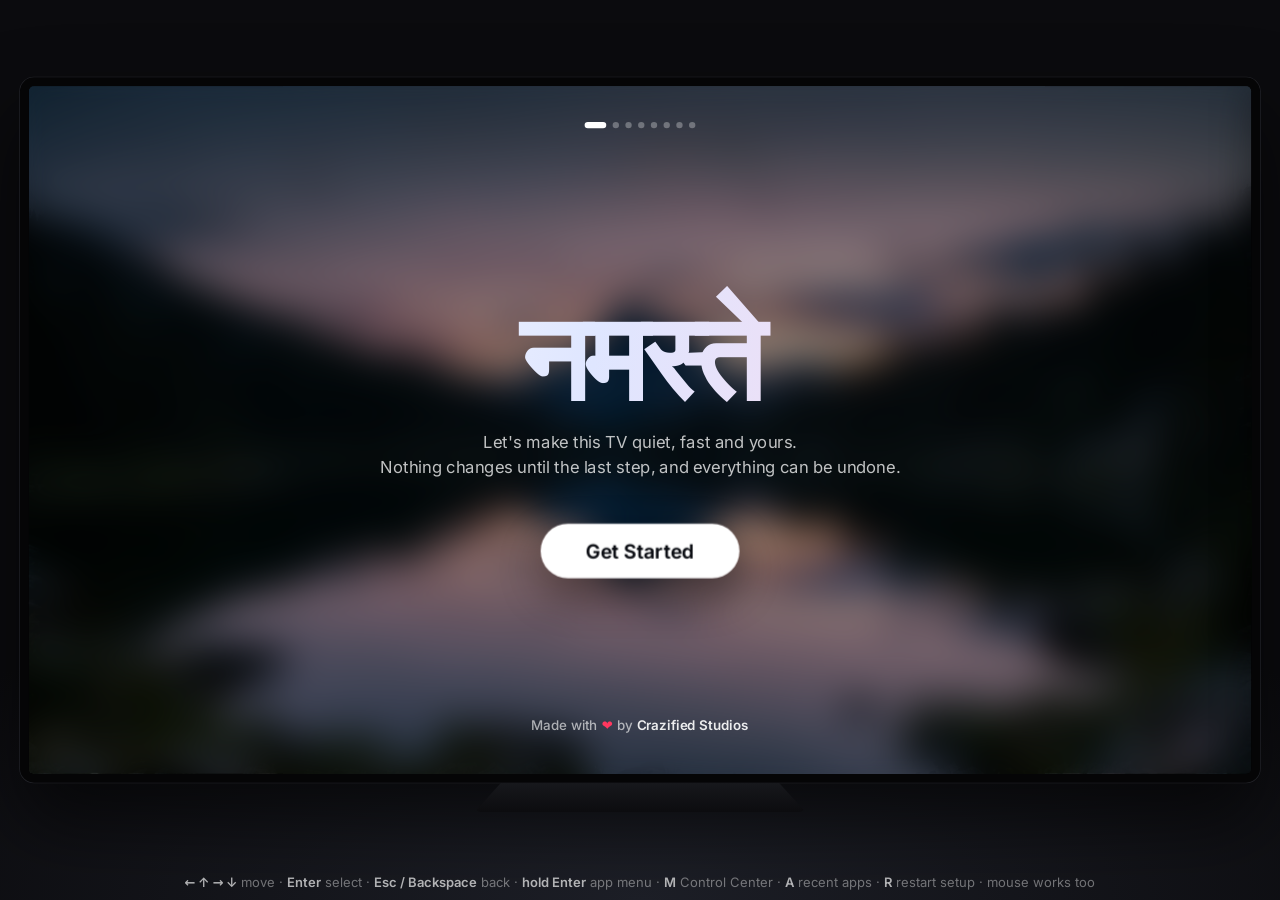
==== commit 84b2955b: "PureTV 1.1: works for anyone with an Android or Google TV - Wireless debugging pairing (pair, connec" ====
--- a/app/ui/tv.html
+++ b/app/ui/tv.html
@@ -451,6 +451,16 @@
 #tvset h5 { margin: 28px 0 8px 34px; }
 #tvset .foot { margin: 22px 34px 0; }
 
+/* ============ credits ============ */
+.madeby { font-size: 21px; font-weight: 500; color: rgba(255,255,255,.62); letter-spacing: .1px; }
+.madeby b { color: rgba(255,255,255,.9); font-weight: 600; }
+.madeby .heart { color: #ff375f; display: inline-block; animation: beat 1.6s ease-in-out infinite; }
+@keyframes beat { 0%, 60%, 100% { transform: scale(1); } 30% { transform: scale(1.22); } }
+#s0 .madeby { position: absolute; left: 0; right: 0; bottom: 64px; }
+#s7 .madeby { margin-top: 26px; opacity: 0; animation: fadein .8s var(--ease) 1.2s forwards; }
+#tvset .about { margin: 6px 34px 0; }
+#tvset .about .big { font-size: 34px; font-weight: 650; color: #fff; margin-bottom: 6px; }
+
 /* greeting and weather over the date */
 #date .g { position: absolute; left: 0; right: 0; bottom: 100%; margin-bottom: 4px; font-size: 24px; font-weight: 500; opacity: .85; }
 #date .wx { font-weight: 400; opacity: .85; }
@@ -619,7 +629,7 @@
   <div id="setup" class="on">
     <img class="bgimg" src="demo/scenes/scene-golden.jpg" alt="">
     <div id="dots"></div>
-    <div class="step on" id="s0"><div id="hello"></div><p>Let's make this TV quiet, fast and yours.<br>Nothing changes until the last step, and everything can be undone.</p><div class="btn glass" data-f data-next>Get Started</div></div>
+    <div class="step on" id="s0"><div id="hello"></div><p>Let's make this TV quiet, fast and yours.<br>Nothing changes until the last step, and everything can be undone.</p><div class="btn glass" data-f data-next>Get Started</div><div class="madeby">Made with <span class="heart">❤</span> by <b>Crazified Studios</b></div></div>
     <div class="step" id="s1">
       <div class="tvcard glass"><div class="tvicon"><svg viewBox="0 0 24 24" fill="none" stroke="currentColor" stroke-width="1.6" stroke-linecap="round"><rect x="2.5" y="4" width="19" height="13" rx="2"/><path d="M8 21h8"/></svg></div>
         <div><small>Connected</small><b>Acer AR32HDIGU2841AT</b><i>Google TV 14 · Realtek RTD2841A · 1.5 GB RAM · build UKR1.260612</i></div></div>
@@ -638,7 +648,7 @@
     <div class="step" id="s7">
       <svg id="ring" viewBox="0 0 210 210"><circle cx="105" cy="105" r="92" stroke="rgba(255,255,255,.15)"/><circle id="prog" cx="105" cy="105" r="92" stroke="#fff" stroke-dasharray="578" stroke-dashoffset="578"/>
         <g id="ringDone"><circle cx="105" cy="105" r="72"/><path d="M74 107l21 21 43-46" stroke="#fff" stroke-width="12" stroke-linecap="round" stroke-linejoin="round" fill="none"/></g></svg>
-      <h1 id="cleanTitle">Cleaning Your TV</h1><div id="tasks"></div>
+      <h1 id="cleanTitle">Cleaning Your TV</h1><div id="tasks"></div><div class="madeby">Made with <span class="heart">❤</span> by <b>Crazified Studios</b></div>
     </div>
   </div>
 
@@ -888,6 +898,7 @@
     ["System", "Software Updates", upd.state === "available" ? "Update available" : `Version ${VERSION}`, "updates"], [null, "About", `PureTV ${VERSION}`, "about"],
   ];
   if (setLevel === "updates") return renderUpdates();
+  if (setLevel === "about") return renderAbout();
   const had = cur && cur.dataset.set; let d = 0;
   $("#setList").innerHTML = `<h2>Settings</h2>` + rows.map(([h, t, v, act, cls]) => `${h ? `<h5>${h}</h5>` : ""}<div class="sr ${cls || ""}" data-f data-set="${act}" style="--d:${d++}"><span class="t">${t}</span><span class="v">${v}</span>${CHEV}</div>`).join("");
   if (had && inScope("#tvset")) { cur = null; focus($(`[data-set="${had}"]`)); }
@@ -912,7 +923,10 @@
   if (a === "upd") return runUpdate();
   if (a === "auto") { autoUpdate = !autoUpdate; return renderSettings(); }
   if (a === "src") return toast("Updates come only from PureTV's own GitHub releases");
-  if (a === "about") return toast("PureTV Home 1.0 · lists from cleanyourtv · scenes from couch-tv");
+  if (a === "about") { setLevel = "about"; cur = null; renderSettings(); return focus($("#setList .sr")); }
+  if (a === "web") return toast("crazifiedstudios.com");
+  if (a === "help") return toast("Write to crazifiedstudios@gmail.com — we read every message");
+  if (a === "credits") return toast("Lists: cleanyourtv · Scenes and clock: couch-tv · Ideas: tvOS Launcher");
 }
 
 /* ---------- Google TV's own screens ---------- */
@@ -976,7 +990,7 @@
   if (inScope("#recents")) return closeRecents();
   if (inScope("#wx")) return closeWx();
   if (inScope("#cc")) return ccPage ? closeCCPage() : closeCC();
-  if (inScope("#tvset") && setLevel === "updates") { setLevel = "root"; cur = null; renderSettings(); return focus($('[data-set="updates"]')); }
+  if (inScope("#tvset") && setLevel !== "root") { const was = setLevel; setLevel = "root"; cur = null; renderSettings(); return focus($(`[data-set="${was}"]`)); }
   if (inScope("#tvset")) return closeSettings();
   if (inScope("#setup")) return setupBack();
   if ($("#home").classList.contains("deep")) return focus($("#row1 .tile"));
@@ -1199,7 +1213,7 @@
 }
 
 /* ---------- Software Updates (the launcher checks PureTV's GitHub releases; see launcher Updater.java) ---------- */
-let VERSION = "1.0", setLevel = "root", autoUpdate = true, upd = { state: "idle", pct: 0, next: "1.1" };
+let VERSION = "1.1", setLevel = "root", autoUpdate = true, upd = { state: "idle", pct: 0, next: "1.2" };
 function renderUpdates() {
   const s = upd.state, val = s === "checking" ? '<span class="spin"></span>' : s === "latest" ? "Up to date" : s === "available" ? `Install PureTV ${upd.next}`
     : s === "downloading" ? `<span>${upd.pct}%</span><span class="pbar"><i style="width:${upd.pct}%"></i></span>` : s === "installing" ? 'Installing<span class="spin"></span>' : "";
@@ -1225,6 +1239,15 @@
   }
   upd.state = "checking"; renderSettings();
   setTimeout(() => { upd.state = VERSION === upd.next ? "latest" : "available"; renderSettings(); }, 1400);   // demo: 1.1 is "on GitHub"
+}
+
+/* ---------- About ---------- */
+function renderAbout() {
+  const rows = [["Version", `PureTV ${VERSION}`, "ver"], ["Website", "crazifiedstudios.com", "web"], ["Help", "crazifiedstudios@gmail.com", "help"], ["Credits", "cleanyourtv · couch-tv · tvOS Launcher", "credits"]];
+  const had = cur && cur.dataset.set; let d = 0;
+  $("#setList").innerHTML = `<h2>About</h2><div class="about madeby"><div class="big">PureTV</div>Made with <span class="heart">❤</span> by <b>Crazified Studios</b></div><h5>&nbsp;</h5>`
+    + rows.map(([t, v, act]) => `<div class="sr" data-f data-set="${act}" style="--d:${d++}"><span class="t">${t}</span><span class="v">${v}</span>${CHEV}</div>`).join("");
+  if (had && inScope("#tvset")) { cur = null; focus($(`[data-set="${had}"]`)); }
 }
 /* ---------- setup: cleanyourtv's own checklist, applied to the tested list for this model ----------
    Source: cleanyourtv PROMPT.md (Back up first, Debloat, Launcher) and examples/acer-ar32hdigu2841at/debloat.txt */
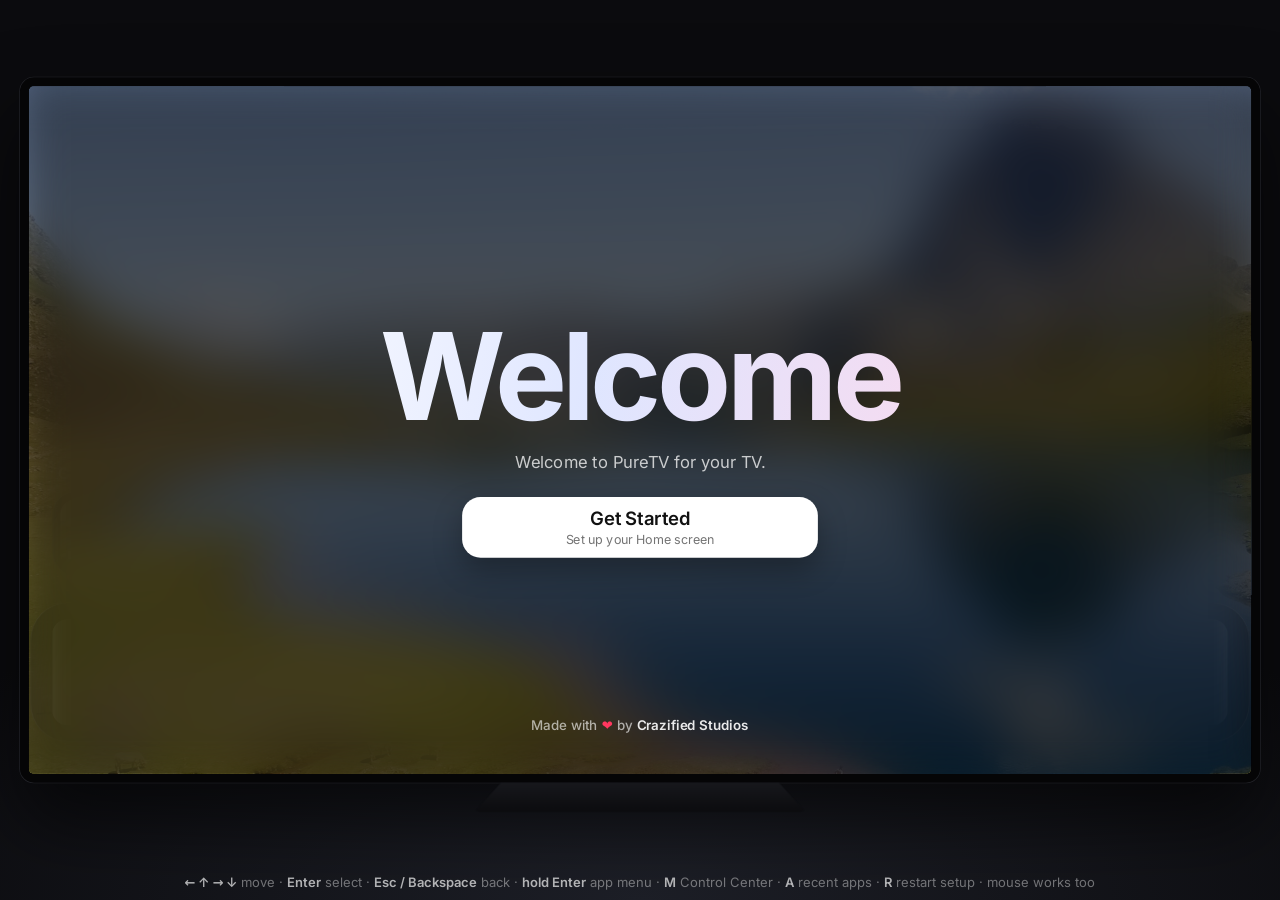
==== commit 24765b0d: "PureTV Home 2.0: the tvOS-style Home screen on the TV - The launcher now shows the approved design i" ====
--- a/app/ui/tv.html
+++ b/app/ui/tv.html
@@ -461,6 +461,163 @@
 #tvset .about { margin: 6px 34px 0; }
 #tvset .about .big { font-size: 34px; font-weight: 650; color: #fff; margin-bottom: 6px; }
 
+/* ============ Settings opens like Weather: Home steps back, the glass comes forward, then the content ============ */
+#stage.seton #home { opacity: 0; transform: scale(.94); filter: blur(6px); pointer-events: none; }
+#stage.seton #date { opacity: 0; transform: translateY(-20px); }
+#stage.seton #scenes { transform: scale(1.06); }
+#tvset { opacity: 1 !important; transition: visibility 0s linear .55s; }
+#tvset.on { transition-delay: 0s; }
+#tvset .wash { opacity: 0; transition: opacity .5s var(--ease); }
+#tvset.on .wash { opacity: 1; }
+#tvset .left { transition: transform .8s var(--ease), opacity .45s var(--ease); }
+#tvset.on .bigicon { animation: iconIn .9s var(--spring) .06s backwards; }
+@keyframes iconIn { from { opacity: 0; transform: translateY(40px) scale(.72); } }
+#tvset .list { opacity: 0; transition: opacity .3s var(--ease); }
+#tvset.on .list { opacity: 1; transition: opacity .4s var(--ease) .1s; }
+#tvset.on h2 { animation: riseIn .6s var(--ease) .1s backwards; }
+/* moving between Settings, Software Updates and About: the rows glide in again */
+#setList.swap h2, #setList.swap .about, #setList.swap .foot { animation: riseIn .5s var(--ease) backwards; }
+#setList.swap .sr { animation: rowIn .5s var(--ease) backwards; animation-delay: calc(var(--d) * 35ms + 40ms); }
+@keyframes rowIn { from { opacity: 0; transform: translateX(46px); } }
+/* the focused row's shadow stays soft and inside the list, so its edges never look boxy */
+#tvset .list { left: 846px; right: 96px; top: 54px; bottom: 20px; padding: 30px 58px 70px; }
+#tvset.on .sr.focus { box-shadow: inset 0 1px 0 #fff, 0 10px 28px rgba(0,0,0,.28); }
+#tvset .legal { margin: 26px 34px 0; font-size: 18px; line-height: 1.5; color: rgba(255,255,255,.42); }
+
+body.bare { background: #000; }
+body.bare #room, body.bare #help { display: none; }
+body.bare #tv { left: 0; top: 0; margin: 0; padding: 0; border-radius: 0; box-shadow: none; background: none; }
+body.bare #tv::after { display: none; }
+body.bare #stage { border-radius: 0; }
+body.bare #hint { display: none; }
+/* ============ new wallpapers ============ */
+.s-flatirons .gclock { left: 6rem; right: auto; top: 11.5rem; text-align: left; }
+#date.d-flatirons { left: 6.5rem; text-align: left; top: 7.4rem; }
+.s-kathleen .gclock { top: 12rem; }
+#date.d-kathleen { top: 8.2rem; }
+.s-sils .gclock, .s-louise .gclock, .s-tummel .gclock { filter: drop-shadow(0 8px 34px rgba(0,0,0,.32)); }
+.s-tummel .gclock .fill { filter: brightness(1.25) saturate(1.1); }
+.avatar.emo { line-height: 1; }
+#bProf .avatar.emo { font-size: 30px; } #ccAvatar { font-size: 42px; color: initial; } .ccl .avatar.emo { font-size: 34px; } .gi .avatar.emo { font-size: 30px; }
+
+/* daytime photos: a brighter rim and a soft shadow keep the glass digits readable against a bright sky */
+.s-ossau .gclock, .s-flatirons .gclock, .s-kathleen .gclock, .s-sils .gclock, .s-tummel .gclock, .s-louise .gclock { filter: drop-shadow(0 4px 24px rgba(0,25,50,.35)) drop-shadow(0 0 2px rgba(0,0,0,.18)); }
+.s-ossau .gclock .rim, .s-flatirons .gclock .rim, .s-kathleen .gclock .rim, .s-sils .gclock .rim, .s-tummel .gclock .rim, .s-louise .gclock .rim { color: rgba(255,255,255,.34); -webkit-text-stroke: 2.5px rgba(255,255,255,.9); }
+.s-ossau .gclock .fill, .s-sils .gclock .fill, .s-louise .gclock .fill { filter: brightness(1.18) saturate(1.15); }
+.s-ossau .shade, .s-sils .shade, .s-louise .shade, .s-kathleen .shade { background: linear-gradient(180deg, rgba(0,20,40,.28) 0%, transparent 30%, transparent 55%, rgba(0,0,0,.45) 100%); }
+/* ============ glass styles (Appearance › Glass Style) ============ */
+#stage.g-frosted { --glass: linear-gradient(160deg, rgba(255,255,255,.34) 0%, rgba(255,255,255,.18) 100%), rgba(70,72,84,.38); --blur: blur(64px) saturate(150%); }
+#stage.g-frosted .lg { background: linear-gradient(170deg, rgba(255,255,255,.3), rgba(255,255,255,.14)), rgba(70,70,80,.4); -webkit-backdrop-filter: blur(64px) saturate(140%); backdrop-filter: blur(64px) saturate(140%); }
+#stage.g-dark { --glass: linear-gradient(160deg, rgba(255,255,255,.08), rgba(255,255,255,.02)), rgba(14,14,18,.8); --blur: blur(30px) saturate(120%); }
+#stage.g-dark .lg { background: rgba(18,18,22,.84); }
+#stage.g-dark #band { background: rgba(14,14,18,.7); }
+#stage.calm *, #stage.calm *::before, #stage.calm *::after { transition-duration: .12s !important; animation-duration: .12s !important; }
+
+/* ============ first-run setup, as list rows ============ */
+#setup .stack { width: 820px; display: grid; gap: 14px; margin-top: 4px; }
+.opt { display: flex; align-items: center; min-height: 96px; padding: 18px 30px; border-radius: 28px; text-align: left; transition: background .3s var(--ease), color .25s, transform .5s var(--lift), box-shadow .35s; }
+.opt .ot { flex: 1; font-size: 28px; font-weight: 600; letter-spacing: -.3px; }
+.opt .ot small { display: block; font-size: 19px; font-weight: 400; color: rgba(255,255,255,.62); margin-top: 3px; letter-spacing: 0; }
+.opt .ck { width: 32px; height: 32px; color: #30d158; opacity: 0; transform: scale(.5); transition: opacity .25s, transform .45s var(--lift); }
+.opt.on .ck { opacity: 1; transform: none; }
+.opt.focus { background: #fff; color: #111; transform: scale(1.035); box-shadow: 0 18px 44px rgba(0,0,0,.3); }
+.opt.focus .ot small { color: rgba(0,0,0,.55); }
+.opt.focus .ck { color: #1f9d4a; }
+#nameIn { display: none; font: inherit; font-size: 21px; margin-top: 4px; width: 100%; border: 0; outline: 0; background: none; color: inherit; caret-color: #0a84ff; }
+.opt.editing #nameV { display: none; } .opt.editing #nameIn { display: block; }
+#emojis { display: flex; justify-content: center; gap: 16px; padding: 14px 0 10px; }
+.emo { width: 70px; height: 70px; border-radius: 50%; display: grid; place-items: center; font-size: 38px; line-height: 1; background: rgba(255,255,255,.14);
+  box-shadow: inset 0 0 0 1px rgba(255,255,255,.18); transition: transform .45s var(--lift), box-shadow .3s, background .3s; }
+.emo.on { background: var(--bg); box-shadow: 0 0 0 4px #30d158; }
+.emo.focus { transform: scale(1.22); box-shadow: 0 0 0 4px #fff, 0 16px 34px rgba(0,0,0,.4); }
+.done svg { width: 130px; height: 130px; filter: drop-shadow(0 16px 40px rgba(48,209,88,.45)); }
+#s6.on .done svg { animation: iconIn .8s var(--spring) .1s backwards; }
+#s6 .madeby { position: absolute; left: 0; right: 0; bottom: 64px; }
+#dots { top: auto; bottom: 54px; }
+
+/* ============ Settings rows with icons, and the page icon on the left ============ */
+.sr .sic { width: 48px; height: 48px; border-radius: 13px; display: grid; place-items: center; flex: none; margin-right: 22px;
+  box-shadow: inset 0 1px 0 rgba(255,255,255,.35), 0 2px 6px rgba(0,0,0,.25); }
+.sr .sic svg { width: 30px; height: 30px; }
+.sr .sic.emo { font-size: 30px; line-height: 1; }
+.sr .sic.img { background-size: cover; background-position: center; }
+.sr .t { flex: 1; min-width: 0; }
+.sr .t small { display: block; font-size: 18px; font-weight: 400; color: rgba(255,255,255,.55); margin-top: 2px; white-space: nowrap; overflow: hidden; text-overflow: ellipsis; }
+.sr.two { height: 92px; }
+.sr .v { margin-left: 16px; white-space: nowrap; }
+.sr .ck { width: 30px; height: 30px; color: #0a84ff; margin-left: 14px; }
+#tvset.on .sr.focus .t small { color: rgba(0,0,0,.5); }
+#tvset .left b { display: block; font-size: 44px; font-weight: 650; letter-spacing: -.8px; margin-top: 36px; }
+#tvset .left small { font-size: 22px; color: rgba(255,255,255,.55); margin-top: 6px; min-height: 26px; }
+#tvset .bigicon.col svg { width: 210px; height: 210px; filter: drop-shadow(0 4px 10px rgba(0,0,0,.2)); }
+#tvset .left.pop .bigicon { animation: iconIn .7s var(--spring) backwards; }
+#tvset .left.pop b, #tvset .left.pop small { animation: riseIn .55s var(--ease) .05s backwards; }
+
+/* ============ v12: wallpapers with the clock behind the scenery ============ */
+.s-luna .gclock { top: 15.5rem; font-size: 22rem; } #date.d-luna { top: 12.4rem; }
+.s-titicaca .gclock { top: 16.5rem; font-size: 22rem; } #date.d-titicaca { top: 13.4rem; }
+.s-louise .gclock { top: 5rem; font-size: 22rem; } #date.d-louise { top: 2.2rem; }
+.s-luna .gclock, .s-titicaca .gclock { filter: drop-shadow(0 4px 24px rgba(0,25,50,.35)) drop-shadow(0 0 2px rgba(0,0,0,.18)); }
+.s-luna .gclock .rim, .s-titicaca .gclock .rim { color: rgba(255,255,255,.3); -webkit-text-stroke: 2.5px rgba(255,255,255,.88); }
+.s-luna .gclock .fill { filter: brightness(1.18) saturate(1.15); }
+
+/* ============ setup: dark, everything centred ============ */
+#setup .bgimg { filter: blur(44px) brightness(.26) saturate(1.15); }
+#setup .stack { justify-items: stretch; }
+#setup .opt { width: 100%; min-height: 92px; justify-content: center; text-align: center; position: relative; padding: 16px 70px; }
+#setup .opt.glass { background: rgba(44,44,48,.82); box-shadow: inset 0 0 0 1px rgba(255,255,255,.08), 0 12px 30px rgba(0,0,0,.25); -webkit-backdrop-filter: none; backdrop-filter: none; }
+#setup .opt.focus { background: #fff; color: #111; }
+#setup .opt .ot { flex: none; }
+#setup .opt .ck { position: absolute; right: 28px; top: 50%; margin-top: -16px; }
+#setup #nameIn { text-align: center; }
+#s0 .stack, #s6 .stack { width: 540px; }
+#s0 .stack .opt, #s6 .stack .opt { min-height: 86px; }
+
+/* ============ Settings: sidebar and page ============ */
+#tvset .wash { background: rgba(14,14,18,.62); -webkit-backdrop-filter: blur(70px) saturate(150%); backdrop-filter: blur(70px) saturate(150%); }
+#setSide { position: absolute; left: 0; top: 0; bottom: 0; width: 640px; padding: 50px 44px 40px 56px; overflow: hidden;
+  border-right: 1px solid rgba(255,255,255,.1); transform: translateX(-40px); opacity: 0; transition: transform .8s var(--ease), opacity .45s var(--ease); }
+#tvset.on #setSide { transform: none; opacity: 1; }
+.sbsearch { display: flex; align-items: center; gap: 14px; height: 62px; padding: 0 22px; border-radius: 18px; font-size: 24px; color: rgba(255,255,255,.6);
+  background: rgba(255,255,255,.1); box-shadow: inset 0 0 0 1px rgba(255,255,255,.06); transition: background .25s, color .25s, transform .45s var(--lift); }
+.sbsearch svg { width: 24px; height: 24px; }
+.sbcard { display: flex; align-items: center; gap: 22px; margin: 22px 0 8px; padding: 14px 16px; border-radius: 22px; transition: background .25s, color .25s, transform .45s var(--lift); }
+.sbcard .avatar { width: 82px; height: 82px; font-size: 46px; box-shadow: 0 6px 18px rgba(0,0,0,.3); }
+.sbcard b { display: block; font-size: 29px; font-weight: 650; letter-spacing: -.3px; }
+.sbcard small { display: block; font-size: 19px; color: rgba(255,255,255,.55); margin-top: 3px; }
+.sb { display: flex; align-items: center; gap: 18px; height: 58px; padding: 0 14px; border-radius: 16px; font-size: 25px; font-weight: 500;
+  transition: background .25s, color .25s, transform .45s var(--lift); }
+.sb .sic { width: 40px; height: 40px; border-radius: 10px; display: grid; place-items: center; flex: none; box-shadow: inset 0 1px 0 rgba(255,255,255,.3); }
+.sb .sic svg { width: 25px; height: 25px; }
+.sbgap { display: block; height: 16px; }
+#setSide .cur { background: rgba(255,255,255,.12); }
+#setSide .focus { background: #fff; color: #111; transform: scale(1.03); box-shadow: 0 12px 30px rgba(0,0,0,.3); }
+#setSide .focus small, #setSide .sbsearch.focus { color: rgba(0,0,0,.55); }
+#tvset .list { left: 640px; right: 0; top: 0; bottom: 0; padding: 56px 80px 80px 70px; overflow: hidden; }
+#tvset h2 { font-size: 46px; font-weight: 700; letter-spacing: -.8px; margin: 0 0 26px 6px; }
+#tvset h5 { margin: 26px 0 10px 12px; }
+.sr { height: 76px; border-radius: 20px; background: rgba(255,255,255,.08); margin-bottom: 10px; padding: 0 28px; }
+.sr.two { height: 92px; }
+#tvset.on .sr.focus { background: #fff; transform: scale(1.025); box-shadow: 0 14px 34px rgba(0,0,0,.32); }
+#setList .sic { width: 54px; height: 34px; border-radius: 8px; margin-right: 20px; }
+#setList .sic.emo { width: 44px; height: 44px; border-radius: 50%; font-size: 26px; }
+.sr.danger .t { color: #ff6961; } #tvset.on .sr.danger.focus .t { color: #d70015; }
+#tvset .foot { margin: 20px 12px 0; }
+
+/* ============ Low-End TV Mode: no live blur, no tilt, shorter fades ============ */
+#stage.lite .glass, #stage.lite .lg, #stage.lite #band, #stage.lite .wash, #stage.lite #toast, #stage.lite #menu { -webkit-backdrop-filter: none !important; backdrop-filter: none !important; }
+#stage.lite .glass, #stage.lite #menu, #stage.lite #toast { background: rgba(34,34,40,.9) !important; }
+#stage.lite .lg { background: rgba(40,40,46,.92) !important; }
+#stage.lite #band { background: rgba(28,28,34,.72) !important; }
+#stage.lite .wash { background: rgba(10,10,14,.93) !important; }
+#stage.lite.deep #scenes, #stage.lite.wxon #scenes, #stage.lite.recon #scenes, #stage.lite.seton #scenes { filter: brightness(.4) !important; transform: none !important; }
+#stage.lite #home.wxon, #stage.lite.seton #home, #stage.lite.wxon #home, #stage.lite.recon #home { filter: none !important; }
+#stage.lite .gclock { filter: none !important; }
+#stage.lite .tile .gloss { display: none; }
+#stage.lite .tile.focus .face { transform: scale(1.12) !important; }
+#stage.lite .tile.focus .art { transform: none; }
+#stage.lite .scene { transition-duration: .6s; }
+
 /* greeting and weather over the date */
 #date .g { position: absolute; left: 0; right: 0; bottom: 100%; margin-bottom: 4px; font-size: 24px; font-weight: 500; opacity: .85; }
 #date .wx { font-weight: 400; opacity: .85; }
@@ -530,6 +687,74 @@
 .ccwide .tm { margin-left: auto; text-align: right; }
 #ccLabel { top: 0; padding: 8px 18px; border-radius: 99px; background: rgba(20,20,26,.6); -webkit-backdrop-filter: blur(20px); backdrop-filter: blur(20px); z-index: 3; width: auto !important; }
 #ccBt.on .gl { color: #3a9bff; }
+
+/* the hint shows briefly, then gets out of the clock's way */
+#home.top #hint { animation: hintOut 6s var(--ease) forwards; }
+@keyframes hintOut { 0%, 75% { opacity: 1; } 100% { opacity: 0; } }
+
+/* ============ v13: smooth, no see-through glass during any transition ============
+   A blurred glass panel only blurs what is inside its nearest faded (opacity < 1) or filtered ancestor.
+   So containers never fade: Home stays opaque under the overlays, and only the items themselves fade. */
+#home.hidden { opacity: 1; }
+#stage.seton #home, #stage.wxon #home, #stage.recon #home { opacity: 1 !important; filter: none !important; transform: scale(.97); }
+#stage.ccon #home { filter: none; }
+#bar { opacity: 1 !important; }
+#bar > * { opacity: 0; transition: opacity .45s var(--ease), transform .5s var(--lift), background .25s, color .25s, box-shadow .3s; }
+#home.bar #bar > * { opacity: 1; }
+#cw, #cw.swap, #cw.none, #home.deep #cw { opacity: 1 !important; }
+#cw h3 { transition: opacity .3s var(--ease); }
+#cw.swap .cw, #cw.swap h3, #cw.none .cw, #cw.none h3, #home.deep #cw .cw, #home.deep #cw h3, #home.full #cw .cw, #home.full #cw h3 { opacity: 0; pointer-events: none; }
+#home.full #hint { opacity: 0 !important; }
+#wxDays, #rtrack, #wx .now { opacity: 1 !important; }
+#wx:not(.on) .wd, #recents:not(.on) .rcard, #wx:not(.on) .now { opacity: 0; transform: translateY(30px) scale(.97); transition: opacity .3s var(--ease), transform .45s var(--ease); }
+.step { opacity: 1 !important; }
+.step :is(h1, p, #hello, .opt, .emo, .look, .done, .madeby) { transition: opacity .5s var(--ease), transform .5s var(--lift), background .3s var(--ease), color .25s, box-shadow .35s; }
+.step:not(.on) :is(h1, p, #hello, .opt, .emo, .look, .done, .madeby) { opacity: 0; }
+#setup { opacity: 1 !important; }
+#setup .bgimg, #dots { transition: opacity .8s var(--ease); }
+#setup:not(.on) :is(.bgimg, #dots, h1, p, #hello, .opt, .emo, .look, .done, .madeby) { opacity: 0 !important; }
+
+/* ============ clock: always centred, placement per wallpaper ============ */
+.scene .gclock { left: 0 !important; right: 0 !important; text-align: center !important; }
+#date { left: 0 !important; text-align: center !important; top: 98px; }
+.scene .gclock .rim { color: rgba(255,255,255,.34); -webkit-text-stroke: 2.5px rgba(255,255,255,.9); }
+.scene .gclock { filter: drop-shadow(0 4px 26px rgba(0,20,45,.38)) drop-shadow(0 0 2px rgba(0,0,0,.2)); }
+
+/* ============ wallpapers change with a long, quiet crossfade and a gentle settle ============ */
+.scene { transform: scale(1.035); transition: opacity 2.8s cubic-bezier(.45,0,.2,1), transform 10s cubic-bezier(.2,.7,.2,1); }
+.scene.on { transform: scale(1); }
+#stage.lite .scene { transform: none; transition: opacity 1s ease; }
+
+/* ============ setup rows use the chosen glass ============ */
+#stage.g-liquid { --sopt: linear-gradient(160deg, rgba(255,255,255,.2), rgba(255,255,255,.06)); }
+#stage.g-frosted { --sopt: linear-gradient(160deg, rgba(255,255,255,.36), rgba(255,255,255,.2)); }
+#stage.g-dark { --sopt: rgba(26,26,30,.92); }
+#setup .bgimg { filter: blur(44px) brightness(.34) saturate(1.2); }
+#setup .opt.glass { background: var(--sopt) !important; -webkit-backdrop-filter: blur(30px) saturate(170%); backdrop-filter: blur(30px) saturate(170%);
+  box-shadow: inset 0 0 0 1px rgba(255,255,255,.16), inset 0 1.5px 0 rgba(255,255,255,.35), 0 14px 34px rgba(0,0,0,.28); }
+#setup .opt.glass.focus { background: #fff !important; box-shadow: 0 18px 44px rgba(0,0,0,.3); }
+#stage.lite #setup .opt.glass { -webkit-backdrop-filter: none; backdrop-filter: none; }
+
+/* ============ kids ============ */
+.tile .kb { position: absolute; right: 10px; bottom: 9px; padding: 3px 11px; border-radius: 99px; background: #ffd60a; color: #1a1400; font: 700 15px "Inter", sans-serif; letter-spacing: .3px; box-shadow: 0 2px 8px rgba(0,0,0,.3); }
+#menu.pinbox { width: 440px; text-align: center; padding: 26px 24px 18px; }
+#menu .pinh { justify-content: center; font-size: 28px; }
+.pindots { display: flex; justify-content: center; gap: 18px; margin: 8px 0 20px; }
+.pindots i { width: 18px; height: 18px; border-radius: 50%; box-shadow: inset 0 0 0 2px rgba(255,255,255,.7); transition: background .2s, transform .3s var(--lift); }
+.pindots i.on { background: #fff; transform: scale(1.1); }
+.pindots.shake { animation: shake .4s ease; }
+@keyframes shake { 20%, 60% { transform: translateX(-10px); } 40%, 80% { transform: translateX(10px); } }
+.pinpad { display: grid; grid-template-columns: repeat(3, 1fr); gap: 12px; }
+.pk { height: 72px; border-radius: 22px; display: grid; place-items: center; font-size: 30px; font-weight: 500; background: rgba(255,255,255,.12); transition: background .2s, color .2s, transform .35s var(--lift); }
+.pk.focus { background: #fff; color: #111; transform: scale(1.08); }
+.pinhint { margin: 14px 0 0; font-size: 17px; color: rgba(255,255,255,.5); }
+
+/* wallpaper picker: all six fit on screen, each thumbnail's clock placed like its wallpaper */
+#looks { gap: 26px; justify-content: center; }
+.look { width: 272px; height: 153px; }
+.look .clip { border-radius: 26px; }
+.look .mini { font-size: var(--ms, 56px); top: var(--mt, 22px); color: rgba(255,255,255,.92); }
+.look span { font-size: 20px; }
 
 /* ============ app launch, screen saver, power off, toast ============ */
 #launch { position: absolute; z-index: 20; border-radius: 24px; overflow: hidden; opacity: 0; pointer-events: none; background: var(--bg); }
@@ -612,7 +837,7 @@
   </div>
 
   <div id="tvset"><div class="wash"></div>
-    <div class="left"><div class="bigicon"><svg viewBox="0 0 24 24" fill="currentColor"><path d="M19.4 13a7.5 7.5 0 0 0 0-2l2.1-1.6-2-3.5-2.5 1a7 7 0 0 0-1.7-1L15 3h-4l-.4 2.9a7 7 0 0 0-1.7 1l-2.5-1-2 3.5L6.5 11a7.5 7.5 0 0 0 0 2l-2.1 1.6 2 3.5 2.5-1a7 7 0 0 0 1.7 1L11 21h4l.4-2.9a7 7 0 0 0 1.7-1l2.5 1 2-3.5zM13 15.5a3.5 3.5 0 1 1 0-7 3.5 3.5 0 0 1 0 7z"/></svg></div><b>Settings</b></div>
+    <div id="setSide"></div>
     <div class="list" id="setList"></div>
   </div>
 
@@ -627,31 +852,29 @@
   <div id="wx"><div class="wash"></div><div class="now"></div><div id="wxDays"></div></div>
 
   <div id="setup" class="on">
-    <img class="bgimg" src="demo/scenes/scene-golden.jpg" alt="">
+    <img class="bgimg" src="demo/wallpapers/ossau.jpg" alt="">
+    <div class="step on" id="s0"><div id="hello"></div><p>Welcome to PureTV for your TV.</p>
+      <div class="stack"><div class="opt glass" data-f data-next><div class="ot">Get Started<small>Set up your Home screen</small></div></div></div>
+      <div class="madeby">Made with <span class="heart">❤</span> by <b>Crazified Studios</b></div></div>
+    <div class="step" id="s1"><h1>Create Your Profile</h1><p>Your name and avatar appear on the Home screen and in Control Center.</p>
+      <div class="stack">
+        <div class="opt glass" data-f data-name><div class="ot">Name<small id="nameV"></small><input id="nameIn" maxlength="24" autocomplete="off" spellcheck="false"></div></div>
+        <div id="emojis"></div>
+        <div class="opt glass" data-f data-next><div class="ot">Continue</div></div>
+      </div></div>
+    <div class="step" id="s2"><h1>Look &amp; Style</h1><p>Choose the glass for menus, panels and Control Center.</p>
+      <div class="stack" id="styles"></div></div>
+    <div class="step" id="s3"><h1>Weather</h1><p>A small weather reading on the Home screen, with a five-day forecast.</p>
+      <div class="stack" id="wxopts"></div></div>
+    <div class="step" id="s4"><h1>Choose a Wallpaper</h1><p>Your clock sits behind the scenery. Wallpapers change every 20 seconds.</p><div id="looks"></div></div>
+    <div class="step" id="s5"><h1>Home Screen &amp; Remote</h1><p>Make PureTV what the Home button opens. Google TV stays on your TV, so you can go back any time. Your apps, sign-ins and data are not touched.</p>
+      <div class="stack" id="homeopts"></div></div>
+    <div class="step" id="s6"><div class="done"><svg viewBox="0 0 24 24"><circle cx="12" cy="12" r="12" fill="#30d158"/><path d="M6.5 12.5l3.5 3.5 7.5-8" fill="none" stroke="#fff" stroke-width="2.4" stroke-linecap="round" stroke-linejoin="round"/></svg></div>
+      <h1>You're All Set</h1><p>Change any of this in Settings, or run setup again from there.</p>
+      <div class="stack"><div class="opt glass" data-f data-next><div class="ot">Go to Home Screen</div></div></div>
+      <div class="madeby">Made with <span class="heart">❤</span> by <b>Crazified Studios</b></div></div>
     <div id="dots"></div>
-    <div class="step on" id="s0"><div id="hello"></div><p>Let's make this TV quiet, fast and yours.<br>Nothing changes until the last step, and everything can be undone.</p><div class="btn glass" data-f data-next>Get Started</div><div class="madeby">Made with <span class="heart">❤</span> by <b>Crazified Studios</b></div></div>
-    <div class="step" id="s1">
-      <div class="tvcard glass"><div class="tvicon"><svg viewBox="0 0 24 24" fill="none" stroke="currentColor" stroke-width="1.6" stroke-linecap="round"><rect x="2.5" y="4" width="19" height="13" rx="2"/><path d="M8 21h8"/></svg></div>
-        <div><small>Connected</small><b>Acer AR32HDIGU2841AT</b><i>Google TV 14 · Realtek RTD2841A · 1.5 GB RAM · build UKR1.260612</i></div></div>
-      <div class="facts">
-        <div class="fact glass"><b>24 packages</b><span>on the tested list for this exact model</span></div>
-        <div class="fact glass"><b>Backup first</b><span>every app's state, Home and settings are saved before any change</span></div>
-        <div class="fact glass"><b>Nothing deleted</b><span>apps are switched off, never uninstalled, and Restore puts them back</span></div>
-      </div>
-      <p class="src">List: cleanyourtv · examples/acer-ar32hdigu2841at, tested by its owner on this model</p>
-      <div class="btn glass" data-f data-next>Continue</div></div>
-    <div class="step" id="s2"><h1>Which of These Do You Use?</h1><p>Keep what you use. What you switch off is disabled, not deleted.</p><div id="uses" class="glass"></div><div class="btn glass" data-f data-next>Continue</div></div>
-    <div class="step" id="s3"><h1>Switched Off for You</h1><p>Turn one off to keep it on your TV. The locked ones are never touched.</p><div id="groups"></div><div class="btn glass" data-f data-next>Continue</div></div>
-    <div class="step" id="s4"><h1>Your Top Row</h1><p>How many apps, and in which order. Pick them in the order you want them.</p><div id="sizes" class="glass"></div><div id="pick"></div><div class="btn glass" data-f data-next>Continue</div></div>
-    <div class="step" id="s5"><h1>Block Ads Inside Apps?</h1><p>Optional. Uses Android's own Private DNS setting.</p><div id="dns"></div><div class="btn glass" data-f data-next>Continue</div></div>
-    <div class="step" id="s6"><h1>Choose a Look</h1><p>Your clock sits behind the scenery. Scenes change every 20 seconds.</p><div id="looks"></div></div>
-    <div class="step" id="s7">
-      <svg id="ring" viewBox="0 0 210 210"><circle cx="105" cy="105" r="92" stroke="rgba(255,255,255,.15)"/><circle id="prog" cx="105" cy="105" r="92" stroke="#fff" stroke-dasharray="578" stroke-dashoffset="578"/>
-        <g id="ringDone"><circle cx="105" cy="105" r="72"/><path d="M74 107l21 21 43-46" stroke="#fff" stroke-width="12" stroke-linecap="round" stroke-linejoin="round" fill="none"/></g></svg>
-      <h1 id="cleanTitle">Cleaning Your TV</h1><div id="tasks"></div><div class="madeby">Made with <span class="heart">❤</span> by <b>Crazified Studios</b></div>
-    </div>
   </div>
-
 
   <div id="launch"><img alt=""><div class="bar"><i></i></div><div class="note">Demo · press Back to return Home</div></div>
   <div id="off"><span>Press any key to turn the TV on</span></div>
@@ -667,20 +890,22 @@
 
 /* ---------- top shelf scenes (couch-tv: photo, cut-out foreground, blurred glass copy for the clock) ---------- */
 const SCENES = [
-  { id: "night", name: "Night", fg: true }, { id: "golden", name: "Golden Hour", fg: true }, { id: "water", name: "Waterline", fg: false },
-  { id: "fog", name: "Fog", fg: true }, { id: "dawn", name: "Dawn", fg: true },
+  { id: "ossau", name: "Ossau", fg: true, top: 154, size: 400 }, { id: "flatirons", name: "Flatirons", fg: true, top: 150, size: 352 },
+  { id: "luna", name: "Valle de la Luna", fg: true, top: 246, size: 400 }, { id: "kathleen", name: "Kathleen Lake", fg: true, top: 174, size: 400 },
+  { id: "titicaca", name: "Titicaca Sunrise", fg: true, top: 246, size: 400 }, { id: "louise", name: "Lake Louise", fg: true, top: 114, size: 400 },
 ];
-const P = (id, k = "") => `demo/scenes/scene-${id}${k}`;
+const P = (id, k = "") => `demo/wallpapers/${id}${k}`;
+let rotate = true, cwOn = true, reduceMotion = false;
 $("#scenes").innerHTML = SCENES.map((s) => `<div class="scene s-${s.id}"><img class="sbg" src="${P(s.id, ".jpg")}" alt="">
-  <div class="gclock"><span class="fill" style="background-image:url(${P(s.id, "-glass.jpg")})"></span><span class="rim"></span><span class="sheen"></span></div>
-  ${s.fg ? `<img class="fg" src="${P(s.id, "-fg.webp")}" alt="">` : ""}<div class="shade"></div></div>`).join("");
+  <div class="gclock" style="top:${s.top}px;font-size:${s.size}px"><span class="fill" style="background-image:url(${P(s.id, "-glass.jpg")})"></span><span class="rim"></span><span class="sheen"></span></div>
+  ${s.fg ? `<img class="fg" src="${P(s.id, "-fg.png")}" alt="">` : ""}<div class="shade"></div></div>`).join("");
 let scene = 0, sceneTimer, saver = false, launched = false, full = false, poweredOff = false;
 function showScene(i) {
   scene = (i + SCENES.length) % SCENES.length;
   $$(".scene").forEach((e, k) => e.classList.toggle("on", k === scene));
   const d = $("#date"); d.classList.add("swap");
-  setTimeout(() => { d.className = "d-" + SCENES[scene].id; }, 500);
-  clearInterval(sceneTimer); sceneTimer = setInterval(() => showScene(scene + 1), saver ? 9000 : 20000);
+  setTimeout(() => { d.className = "d-" + SCENES[scene].id; d.style.top = Math.max(SCENES[scene].top - 56, 96) + "px"; }, 900);
+  clearInterval(sceneTimer); if (rotate || saver) sceneTimer = setInterval(() => showScene(scene + 1), saver ? 9000 : 20000);
   if ($("#tvset").classList.contains("on")) renderSettings();
 }
 function alignGlass() { $$(".gclock").forEach((g) => { const f = $(".fill", g); f.style.backgroundPosition = `${-(g.offsetLeft + f.offsetLeft)}px ${-(g.offsetTop + f.offsetTop)}px`; }); }
@@ -688,23 +913,22 @@
   const n = new Date(), t = `${n.getHours() % 12 || 12}:${String(n.getMinutes()).padStart(2, "0")}`;
   $$(".gclock").forEach((g) => { if (g.dataset.t !== t) { g.dataset.t = t; $$("span", g).forEach((s) => s.textContent = t); } });
   const h = n.getHours(), greet = h < 5 ? "Good night" : h < 12 ? "Good morning" : h < 17 ? "Good afternoon" : h < 22 ? "Good evening" : "Good night";
-  $("#date").innerHTML = `<div class="g">${greet}, ${PROFILES[prof].name}</div>${n.toLocaleDateString("en-GB", { weekday: "long", day: "numeric", month: "long" })}<span class="wx">${wxIcon(WX.now[1])}${WX.now[0]}° ${WX.now[2]}</span>`;
+  $("#date").innerHTML = `<div class="g">${greet}, ${PROFILES[prof].name}</div>${n.toLocaleDateString("en-GB", { weekday: "long", day: "numeric", month: "long" })}${wxMode === "off" ? "" : `<span class="wx">${wxIcon(WX.now[1])}${WX.now[0]}° ${WX.now[2]}</span>`}`;
+  $("#bWx").style.display = wxMode === "off" ? "none" : "";
   $("#ccWxT").textContent = WX.now[0] + "°"; $("#ccWxC").textContent = `${WX.now[2]} · H ${WX.days[0][1]}° L ${WX.days[0][2]}°`; $("#ccWxTm").textContent = WX.days[1][1] + "°";
   $("#ccTime").textContent = n.toLocaleTimeString("en-US", { hour: "numeric", minute: "2-digit" });
   $$(".look .mini").forEach((m) => m.textContent = t);
   alignGlass();
 }
 
-/* ---------- Google TV profiles: Google TV's own (Android users); PureTV shows them and asks Google TV to switch ---------- */
+/* ---------- profiles: PureTV's own. Each has its own top row, hidden apps and Continue Watching ---------- */
 const PROFILES = [
-  { name: "Profile 1", init: "P1", bg: "linear-gradient(140deg,#ffd3a5,#fd6585)", mail: "you@example.com" },
-  { name: "Profile 2", init: "P2", bg: "linear-gradient(140deg,#a1c4fd,#c2e9fb)", mail: "family@example.com" },
-  { name: "Kids", init: "K", bg: "linear-gradient(140deg,#d4fc79,#96e6a1)", mail: "Supervised by Profile 1" },
+  { name: "Alex", emoji: "🦊", bg: "#ff9f0a" }, { name: "Family", emoji: "🐼", bg: "#d1d1d6" }, { name: "Kids", emoji: "🐯", bg: "#ff9500", kids: true },
 ];
 let prof = 0;
-const avatar = (p, cls = "") => `<div class="avatar ${cls}" style="background:${p.bg}">${p.init}</div>`;
+const avatar = (p, cls = "") => `<div class="avatar emo ${cls}" style="background:${p.bg}">${p.emoji}</div>`;
 function renderAvatar() {
-  const a = $("#ccAvatar"); a.style.background = PROFILES[prof].bg; a.textContent = PROFILES[prof].init;
+  const a = $("#ccAvatar"); a.style.background = PROFILES[prof].bg; a.textContent = PROFILES[prof].emoji;
   $("#bProf").innerHTML = avatar(PROFILES[prof]) + PROFILES[prof].name;
   if (typeof WX !== "undefined") $("#bWx").innerHTML = wxIcon(WX.now[1]) + WX.now[0] + "°";
 }
@@ -732,10 +956,20 @@
   return `<svg viewBox="0 0 100 100"><defs><linearGradient id="gm" x1="0" y1="0" x2="0" y2="1"><stop offset="0" stop-color="#868c98"/><stop offset="1" stop-color="#3b4049"/></linearGradient></defs>`
     + `<path fill="url(#gm)" fill-rule="evenodd" d="${d}"/><circle cx="50" cy="50" r="26" fill="none" stroke="#5a606b" stroke-width="3"/><circle cx="50" cy="50" r="26" fill="none" stroke="rgba(255,255,255,.22)" stroke-width="1" transform="translate(0 1)"/></svg>`;
 }
-const GEAR = gearSVG("metal");
+function gearIOS() {
+  const teeth = gearPath(36, 45, 40.5, 0).replace(/ZM[\s\S]*$/, "Z"), sp = (a) => { const r = a * Math.PI / 180; return `M50,50L${(50 + 25 * Math.cos(r)).toFixed(2)},${(50 + 25 * Math.sin(r)).toFixed(2)}`; };
+  return `<svg viewBox="0 0 100 100"><defs><linearGradient id="gio" x1="0" y1="0" x2="0" y2="1"><stop offset="0" stop-color="#70747c"/><stop offset="1" stop-color="#33363c"/></linearGradient>`
+    + `<linearGradient id="gif" x1="0" y1="0" x2="0" y2="1"><stop offset="0" stop-color="#e9ebee"/><stop offset="1" stop-color="#b9bdc4"/></linearGradient></defs>`
+    + `<path fill="url(#gio)" d="${teeth}"/><circle cx="50" cy="50" r="33.5" fill="url(#gif)"/>`
+    + `<circle cx="50" cy="50" r="26" fill="none" stroke="url(#gio)" stroke-width="4.2"/>`
+    + `<path d="${sp(-90)}${sp(30)}${sp(150)}" stroke="url(#gio)" stroke-width="5.2" stroke-linecap="round"/>`
+    + `<circle cx="50" cy="50" r="8" fill="url(#gio)"/><circle cx="50" cy="50" r="3" fill="#d6d9de"/></svg>`;
+}
+const GEAR = gearIOS();
 const SYS = {
-  settings: ["Settings", "linear-gradient(180deg,#f5f6f8 0%,#dfe2e7 50%,#bcc1ca 100%)", GEAR],
+  settings: ["Settings", "linear-gradient(180deg,#e4e6ea 0%,#a9adb5 100%)", GEAR],
   inputs: ["Inputs", "linear-gradient(160deg,#4b5563,#1f2937)", '<svg viewBox="0 0 24 24" fill="none" stroke="currentColor" stroke-width="1.7" stroke-linecap="round" stroke-linejoin="round"><rect x="3" y="5" width="18" height="11" rx="2"/><path d="M8 20h8M12 16v4"/><path d="M9 10.5h6M12.5 8l2.5 2.5-2.5 2.5"/></svg>'],
+  parents: ["Parents", "linear-gradient(180deg,#ffd36a,#f0a020)", '<svg viewBox="0 0 24 24" fill="#fff"><path d="M7 10V7.5a5 5 0 0 1 10 0V10h.8c.7 0 1.2.5 1.2 1.2v8.6c0 .7-.5 1.2-1.2 1.2H6.2C5.5 21 5 20.5 5 19.8v-8.6c0-.7.5-1.2 1.2-1.2zm2.4 0h5.2V7.5a2.6 2.6 0 0 0-5.2 0z"/></svg>'],
   search: ["Search", "linear-gradient(180deg,#9aa0ab,#5f6571)", '<svg viewBox="0 0 24 24" fill="none" stroke="currentColor" stroke-width="2" stroke-linecap="round"><circle cx="10.5" cy="10.5" r="6.5"/><path d="M20 20l-4.8-4.8"/></svg>'],
 };
 let dockSize = 5, topRow = APPS.slice(0, 5).map((a) => a.pkg);
@@ -744,7 +978,7 @@
 function tileEl(a, i, extra = "") {
   const t = document.createElement("div"); t.className = "tile"; t.dataset.f = ""; t.style.setProperty("--i", i);
   if (a.sys) { const [n, bg, ic] = SYS[a.sys]; t.dataset.act = a.sys; t.innerHTML = `<div class="face" style="--bg:${bg}"><div class="sys${a.sys === "settings" ? " sysgear" : ""}">${ic}</div><div class="gloss"></div></div><div class="name">${n}</div>`; }
-  else { t.dataset.app = a.pkg; t.innerHTML = `<div class="face" style="--bg:${a.bg}">${artHTML(a)}<div class="gloss"></div></div><div class="name">${a.name}</div>${extra}`; }
+  else { t.dataset.app = a.pkg; t.innerHTML = `<div class="face" style="--bg:${a.bg}">${artHTML(a)}<div class="gloss"></div>${extra}</div><div class="name">${isKids() && KIDS[a.pkg] ? KIDS[a.pkg] : a.name}</div>`; }
   return t;
 }
 /* geometry follows the top row's size, like tvOS: wide 5:3 icons, the next row peeking under the glass */
@@ -758,10 +992,11 @@
   $("#cw").style.top = bandTop - 212 + "px"; $("#hint").style.top = bandTop - 290 + "px";
   renderCW();
   const r1 = $("#row1"), g = $("#grid"); r1.replaceChildren(); g.replaceChildren();
-  const first = topRow.filter((p) => !hidden.has(p)).slice(0, dockSize).map(app);
-  first.forEach((a, i) => r1.append(tileEl(a, i)));
-  r1.append(tileEl({ sys: "settings" }, first.length));
-  const rest = APPS.filter((a) => !first.includes(a) && !hidden.has(a.pkg));
+  const kids = isKids();
+  const first = kids ? Object.keys(KIDS).map(app) : topRow.filter((p) => !hidden.has(p)).slice(0, dockSize).map(app);
+  first.forEach((a, i) => r1.append(tileEl(a, i, kids ? '<span class="kb">Kids</span>' : "")));
+  r1.append(tileEl({ sys: kids ? "parents" : "settings" }, first.length));
+  const rest = kids ? [] : APPS.filter((a) => !first.includes(a) && !hidden.has(a.pkg));
   rest.forEach((a, i) => g.append(tileEl(a, i + cols)));
   g.append(tileEl({ sys: "search" }, rest.length + cols), tileEl({ sys: "inputs" }, rest.length + cols + 1));
 }
@@ -775,6 +1010,7 @@
   if (!el) return;
   if (cur && cur !== el) { cur.classList.remove("focus"); ["--rx", "--ry", "--gx", "--gy", "--px", "--py"].forEach((p) => cur.style.removeProperty(p)); }
   cur = el; el.classList.add("focus");
+  if (el.dataset.sb && el.dataset.sb !== "search" && inScope("#tvset")) showPage(el.dataset.sb);
   if (inScope("#home")) {
     const deep = !!el.closest("#grid"), h = $("#home");
     const onBar = !!el.closest("#bar");
@@ -788,7 +1024,7 @@
     lab.style.cssText = `left:${row.offsetLeft + el.offsetLeft + el.offsetWidth / 2}px;right:auto;top:${row.offsetTop + el.offsetHeight + 10}px;transform:translateX(-50%);white-space:nowrap`; lab.classList.add("on"); }
   else lab.classList.remove("on");
   if (el.closest("#setList") && el === $("#setList .sr")) $("#setList").scrollTo({ top: 0, behavior: "smooth" });   // first row: the title comes back too
-  else if (el.closest("#setList, #groups .grp")) el.scrollIntoView({ block: "nearest", behavior: "smooth" });
+  else if (el.closest("#setList, #setSide, #groups .grp")) el.scrollIntoView({ block: "nearest", behavior: "smooth" });
   if (el.classList.contains("rcard")) centerCard(el);
 }
 function nudge(dx, dy) {  // the focused tile leans toward the press; at an edge it leans and springs back
@@ -847,8 +1083,8 @@
 function closeCC() { $("#cc").classList.remove("on"); stage.classList.remove("ccon"); closeCCPage(true); pop(); }
 function openCCPage(kind, from) {
   ccPage = { kind, from }; const pg = $("#ccPage");
-  if (kind === "profiles") pg.innerHTML = `<h3>Who's watching?</h3>` + PROFILES.map((p, i) => `<div class="ccl${i === prof ? " cur" : ""}" data-f data-pick="${i}">${avatar(p)}<div>${p.name}<small>${p.mail}</small></div>${TICK}</div>`).join("")
-    + `<div class="ccl" data-f data-pick="accounts"><div class="ic"><svg viewBox="0 0 24 24" fill="currentColor"><circle cx="12" cy="8" r="4"/><path d="M4 21c0-4.5 3.6-7 8-7s8 2.5 8 7z"/></svg></div><div>Profiles &amp; Accounts<small>Google TV's own screen</small></div></div>`;
+  if (kind === "profiles") pg.innerHTML = `<h3>Who's watching?</h3>` + PROFILES.map((p, i) => `<div class="ccl${i === prof ? " cur" : ""}" data-f data-pick="${i}">${avatar(p)}<div>${p.name}<small>Own top row, apps and Continue Watching</small></div>${TICK}</div>`).join("")
+    + `<div class="ccl" data-f data-pick="accounts"><div class="ic"><svg viewBox="0 0 24 24" fill="currentColor"><circle cx="12" cy="8" r="4"/><path d="M4 21c0-4.5 3.6-7 8-7s8 2.5 8 7z"/></svg></div><div>Manage Profiles<small>Names, avatars, add a profile</small></div></div>`;
   if (kind === "audio") pg.innerHTML = `<h3>Audio Output</h3>` + AUDIO.map(([t, s], i) => `<div class="ccl${i === audioIx ? " cur" : ""}" data-f data-pick="${i}"><div class="ic">${ICON_TV}</div><div>${t}<small>${s}</small></div>${TICK}</div>`).join("");
   if (kind === "inputs") pg.innerHTML = `<h3>Inputs</h3>` + INPUTS.map(([t, s], i) => `<div class="ccl" data-f data-pick="${i}"><div class="ic">${ICON_TV}</div><div>${t}<small>${s}</small></div></div>`).join("");
   $("#ccGrid").classList.add("away"); pg.classList.add("on");
@@ -864,9 +1100,9 @@
   if (e.dataset.pick !== undefined) {
     const k = ccPage.kind, v = e.dataset.pick;
     if (k === "profiles") {
-      if (v === "accounts") { closeCC(); return openGtv("accounts"); }
-      const was = prof; prof = +v; renderAvatar(); tick(); cwFilter = null; renderCW(); closeCCPage();
-      if (prof !== was) toast(`Google TV switches to ${PROFILES[prof].name}: its own accounts, apps and recommendations`);
+      if (v === "accounts") { closeCC(); return openSettingsAt("profile"); }
+      const was = prof; prof = +v; renderAvatar(); tick(); cwFilter = null; rebuildForProfile(); closeCCPage();
+      if (prof !== was) toast(`Switched to ${PROFILES[prof].name}: own top row, apps and Continue Watching`);
       return;
     }
     if (k === "audio") { audioIx = +v; $("#ccAudioV").textContent = AUDIO[audioIx][0]; return closeCCPage(); }
@@ -882,59 +1118,205 @@
   if (c === "sounds") { sounds = !sounds; e.classList.toggle("on", sounds); e.dataset.tip = "UI Sounds: " + (sounds ? "On" : "Off"); focus(e); if (sounds) snd("ok"); return; }
   if (c === "weather") { closeCC(); return openWx(); }
   if (c === "access") { closeCC(); return openGtv("access"); }
-  if (c === "search") { closeCC(); return toast("Opens Google TV's own search, the same as the mic button"); }
+  if (c === "search") { closeCC(); return toast("Opens the TV's voice search, the same as the mic button"); }
   if (c === "saver") { closeCC(); return startSaver(); }
   if (c === "power") { closeCC(); poweredOff = true; return $("#off").classList.add("on"); }
 }
 
 /* ---------- Settings (tvOS layout) ---------- */
+const IC = {
+  appearance: '<circle cx="12" cy="12" r="8.2" fill="none" stroke="#fff" stroke-width="2"/><path d="M12 3.8a8.2 8.2 0 0 1 0 16.4z" fill="#fff"/>',
+  wallpaper: '<rect x="3" y="5" width="18" height="14" rx="2.6" fill="none" stroke="#fff" stroke-width="2"/><path d="M5.2 17.2l4.4-5.4 3.3 3.8 2.4-2.8 3.5 4.4z" fill="#fff"/><circle cx="16" cy="9.2" r="1.6" fill="#fff"/>',
+  dock: '<rect x="3" y="14.5" width="18" height="5.5" rx="2" fill="#fff"/><rect x="4" y="4" width="7" height="7.5" rx="1.8" fill="#fff" opacity=".75"/><rect x="13" y="4" width="7" height="7.5" rx="1.8" fill="#fff" opacity=".75"/>',
+  home: '<path d="M3.8 11.2 12 4l8.2 7.2v8.3c0 .3-.2.5-.5.5H15v-5.8H9V20H4.3a.5.5 0 0 1-.5-.5z" fill="#fff"/>',
+  weather: '<circle cx="8.8" cy="8.8" r="3.3" fill="#fff"/><path d="M8.2 19h9a3.4 3.4 0 0 0 .3-6.8 4.7 4.7 0 0 0-9 1.4A2.7 2.7 0 0 0 8.2 19z" fill="#fff"/>',
+  setup: '<path d="M11 3.5l1.8 5 5 1.8-5 1.8-1.8 5-1.8-5-5-1.8 5-1.8z" fill="#fff"/><path d="M18 14.5l.9 2.3 2.3.9-2.3.9-.9 2.3-.9-2.3-2.3-.9 2.3-.9z" fill="#fff"/>',
+  display: '<rect x="3" y="4.5" width="18" height="12" rx="2.2" fill="none" stroke="#fff" stroke-width="2"/><path d="M8.5 20h7" stroke="#fff" stroke-width="2.2" stroke-linecap="round"/>',
+  sound: '<path d="M4 9.4h3.4L12 5.6v12.8l-4.6-3.8H4z" fill="#fff"/><path d="M15.4 9.2a4 4 0 0 1 0 5.6M17.9 6.7a7.5 7.5 0 0 1 0 10.6" fill="none" stroke="#fff" stroke-width="2" stroke-linecap="round"/>',
+  network: '<path d="M12 19.6l2.6-3.1a4 4 0 0 0-5.2 0z" fill="#fff"/><path d="M6.4 13.4l1.6 1.9a6.1 6.1 0 0 1 8 0l1.6-1.9a8.6 8.6 0 0 0-11.2 0zM3 9.4l1.6 1.9a11.2 11.2 0 0 1 14.8 0L21 9.4a13.7 13.7 0 0 0-18 0z" fill="#fff"/>',
+  apps: '<rect x="4" y="4" width="7" height="7" rx="2" fill="#fff"/><rect x="13" y="4" width="7" height="7" rx="2" fill="#fff"/><rect x="4" y="13" width="7" height="7" rx="2" fill="#fff"/><rect x="13" y="13" width="7" height="7" rx="2" fill="#fff"/>',
+  remote: '<rect x="7.5" y="2.5" width="9" height="19" rx="4.5" fill="none" stroke="#fff" stroke-width="2"/><circle cx="12" cy="8" r="2.2" fill="#fff"/><path d="M10.5 13.5h3M10.5 16.5h3" stroke="#fff" stroke-width="1.8" stroke-linecap="round"/>',
+  clean: '<path d="M12 3l7 3v5.4c0 4.3-3 7.9-7 9.6-4-1.7-7-5.3-7-9.6V6z" fill="#fff"/><path d="M8.6 12.2l2.4 2.4 4.4-4.8" fill="none" stroke="#1f9d4a" stroke-width="2.2" stroke-linecap="round" stroke-linejoin="round"/>',
+  recheck: '<path d="M19 12a7 7 0 1 1-2.1-5" fill="none" stroke="#fff" stroke-width="2.2" stroke-linecap="round"/><path d="M19.4 4.2v4.6h-4.6" fill="none" stroke="#fff" stroke-width="2.2" stroke-linecap="round" stroke-linejoin="round"/>',
+  restore: '<path d="M9 8H15a5 5 0 0 1 0 10h-4" fill="none" stroke="#fff" stroke-width="2.2" stroke-linecap="round"/><path d="M12 4.6 8.4 8 12 11.4" fill="none" stroke="#fff" stroke-width="2.2" stroke-linecap="round" stroke-linejoin="round"/>',
+  hidden: '<path d="M2.5 12S6 6 12 6s9.5 6 9.5 6-3.5 6-9.5 6-9.5-6-9.5-6z" fill="none" stroke="#fff" stroke-width="2"/><circle cx="12" cy="12" r="2.6" fill="#fff"/><path d="M4 20 20 4" stroke="#fff" stroke-width="2.2" stroke-linecap="round"/>',
+  sounds: '<path d="M12 3.5a5.3 5.3 0 0 0-5.3 5.3v3.4L5 15.4V16.5h14v-1.1l-1.7-3.2V8.8A5.3 5.3 0 0 0 12 3.5z" fill="#fff"/><path d="M10 18.5a2 2 0 0 0 4 0" fill="#fff"/>',
+  updates: '<path d="M12 4v10.5M7.5 10l4.5 4.5 4.5-4.5" fill="none" stroke="#fff" stroke-width="2.3" stroke-linecap="round" stroke-linejoin="round"/><path d="M5 19.5h14" stroke="#fff" stroke-width="2.3" stroke-linecap="round"/>',
+  about: '<circle cx="12" cy="12" r="8.6" fill="none" stroke="#fff" stroke-width="2"/><path d="M12 11v5.6" stroke="#fff" stroke-width="2.3" stroke-linecap="round"/><circle cx="12" cy="7.6" r="1.3" fill="#fff"/>',
+  saver: '<path d="M19.6 14.4A8 8 0 0 1 9.6 4.4a8 8 0 1 0 10 10z" fill="#fff"/>',
+  glass: '<path d="M12 3.2s6 6.6 6 10.8a6 6 0 0 1-12 0c0-4.2 6-10.8 6-10.8z" fill="#fff"/><path d="M9.4 14.4a2.8 2.8 0 0 0 2.4 2.7" fill="none" stroke="rgba(0,0,0,.25)" stroke-width="1.6" stroke-linecap="round"/>',
+  motion: '<circle cx="12" cy="12" r="3" fill="#fff"/><circle cx="12" cy="12" r="7.6" fill="none" stroke="#fff" stroke-width="2" stroke-dasharray="3 3.4"/>',
+  profile: '<circle cx="12" cy="8.4" r="4" fill="#fff"/><path d="M4.5 20c.6-4.2 3.6-6.4 7.5-6.4s6.9 2.2 7.5 6.4z" fill="#fff"/>',
+  cw: '<rect x="3" y="5" width="18" height="12.5" rx="2.4" fill="none" stroke="#fff" stroke-width="2"/><path d="M10.2 8.7v5.4l4.6-2.7z" fill="#fff"/><path d="M5 20.5h9" stroke="#fff" stroke-width="2.2" stroke-linecap="round"/>',
+};
+const G2 = (a, b) => `linear-gradient(180deg, ${a}, ${b})`;
+const ICBG = {
+  appearance: G2("#6aa9ff", "#2f63e0"), wallpaper: G2("#5ad4c4", "#14908a"), dock: G2("#5aa2ff", "#1e6be6"), home: G2("#9aa5b8", "#59647a"),
+  weather: G2("#6fd0ff", "#2a8ae6"), setup: G2("#b892ff", "#7447e0"), display: G2("#57a8ff", "#1c64d6"), sound: G2("#ff7474", "#e0303f"),
+  network: G2("#57a8ff", "#1c64d6"), apps: G2("#ae92ff", "#6c47e0"), remote: G2("#767c88", "#3c414b"), clean: G2("#6ae087", "#27a446"),
+  recheck: G2("#6ae087", "#27a446"), restore: G2("#ff8576", "#e0402f"), hidden: G2("#9aa0ab", "#5f6571"), sounds: G2("#ff76a6", "#e0306a"),
+  updates: G2("#9aa0ab", "#5f6571"), about: G2("#9aa0ab", "#5f6571"), saver: G2("#7d86ff", "#4b4fe0"), glass: G2("#7fd8ff", "#2aa4e6"),
+  motion: G2("#9aa0ab", "#5f6571"), profile: G2("#ffb35c", "#f07d14"), cw: G2("#ff7a6b", "#e0402f"),
+};
 const CHEV = '<svg class="chev" viewBox="0 0 10 18" fill="none" stroke="currentColor" stroke-width="2.4" stroke-linecap="round" stroke-linejoin="round"><path d="M2 2l6 7-6 7"/></svg>';
+const CK = '<svg class="ck" viewBox="0 0 24 24"><path d="M5 12.5l4.5 4.5L19 7.5" fill="none" stroke="currentColor" stroke-width="2.6" stroke-linecap="round" stroke-linejoin="round"/></svg>';
+IC.bluetooth = '<path d="M7.5 7.5l9 9-4.5 4V3.5l4.5 4-9 9" fill="none" stroke="#fff" stroke-width="2.2" stroke-linecap="round" stroke-linejoin="round"/>';
+ICBG.bluetooth = G2("#57a8ff", "#1c64d6");
+IC.googletv = '<rect x="3.5" y="5" width="17" height="11.5" rx="2.2" fill="none" stroke="#fff" stroke-width="2"/><path d="M8.5 20h7" stroke="#fff" stroke-width="2.2" stroke-linecap="round"/><path d="M10 13.5l-2-2.5 2-2.5M8 11h6" fill="none" stroke="#fff" stroke-width="1.8" stroke-linecap="round" stroke-linejoin="round"/>';
+ICBG.googletv = G2("#8e98ab", "#4f5869");
+const onOff = (b) => b ? "On" : "Off";
+const styleName = () => (STYLES.find((x) => x[0] === glassMode) || STYLES[0])[1];
+const wxLabel = () => wxMode === "off" ? "Off" : wxMode === "city" ? CITIES[city] : "My Location";
+const possessive = (n) => /s$/i.test(n) ? `${n}'` : `${n}'s`;
+let liteMode = "auto", lastBackup = "Today, 9:41", armed = null;
+const autoLite = (navigator.hardwareConcurrency || 8) <= 4 || (navigator.deviceMemory || 8) <= 2;
+const liteOn = () => liteMode === "on" || (liteMode === "auto" && autoLite);
+const liteLabel = () => liteMode === "auto" ? `Auto (${onOff(autoLite)})` : onOff(liteMode === "on");
+function applyLite() { stage.classList.toggle("lite", liteOn()); }
+const SIDE = [
+  null, { k: "network", t: "Wi-Fi", icon: "network" }, { k: "bluetooth", t: "Bluetooth", icon: "bluetooth" }, { k: "display", t: "Display & Sound", icon: "display" },
+  null, { k: "homescreen", t: "Home Screen", icon: "dock" }, { k: "appearance", t: "Appearance", icon: "appearance" }, { k: "wallpaper", t: "Wallpaper", icon: "wallpaper" },
+  { k: "weather", t: "Weather", icon: "weather" }, { k: "saverpg", t: "Screen Saver", icon: "saver" },
+  null, { k: "switched", t: "Clean Up", icon: "clean" }, { k: "googletv", t: "Google TV", icon: "googletv" }, { k: "updates", t: "Software Updates", icon: "updates" }, { k: "about", t: "About", icon: "about" },
+];
+const PAGES = {
+  profile: { title: "Profile & Backup", groups: () => [
+    ["Who's Watching", PROFILES.map((p, i) => ({ k: "p" + i, emoji: p, t: p.name, check: i === prof, act: "prof", arg: i }))],
+    ["This Profile", [{ k: "pname", t: "Name", v: PROFILES[prof].name, act: "pname" }, { k: "pemoji", emoji: PROFILES[prof], t: "Avatar", v: "Change", act: "pemoji" }, { k: "padd", t: "Add Profile", act: "padd" }]],
+    ["Backup", [{ k: "bnow", t: "Back Up Now", v: lastBackup, act: "backup" }, { k: "brestore", t: "Restore from Backup", act: "brestore" }]]],
+    foot: "Backups hold your profiles, top row, hidden apps and settings. They are kept on the TV and on your computer." },
+  network: { title: "Wi-Fi", groups: () => [[null, [{ k: "wifion", t: "Wi-Fi", v: "On", act: "tv", arg: "network" }, { k: "ssid", t: "Home WiFi", sub: "Connected", check: true, act: "tv", arg: "network" }, { k: "other", t: "Other Networks…", go: null, act: "tv", arg: "network" }]]] },
+  bluetooth: { title: "Bluetooth", groups: () => [[null, [{ k: "remote", t: "Remote", sub: "Connected", v: "86%", act: "tv", arg: "settings" }, { k: "pair", t: "Pair a Remote or Accessory", act: "tv", arg: "settings" }]]] },
+  display: { title: "Display & Sound", groups: () => [[null, [{ k: "pic", t: "Picture", v: "Standard", act: "tv", arg: "display" }, { k: "snd", t: "Sound", v: "TV Speakers", act: "tv", arg: "sound" }, { k: "tvapps", t: "Apps", act: "tv", arg: "apps" }]]] },
+  homescreen: { title: "Home Screen", groups: () => [
+    ["Shelf", [{ k: "shelf-cw", t: "Continue Watching", sub: "From the app you are on, above the top row", check: cwOn, act: "shelf", arg: true }, { k: "shelf-off", t: "Off", check: !cwOn, act: "shelf", arg: false }]],
+    ["Apps", [{ k: "dock", t: "Apps in the Top Row", v: `${dockSize}`, go: "dock" }, { k: "arrange", t: "Move or Hide Apps", v: "Hold OK on an app", act: "arrange" }, { k: "hidden", t: "Hidden Apps", v: hidden.size ? `${hidden.size}` : "None", act: "hidden" }]],
+    ["Home Button", [{ k: "hm", t: "PureTV Is the Home Screen", v: onOff(homeOn), act: "homeOn" }, { k: "hh", t: "Remote Helper", sub: "Catches the Home and app buttons", v: onOff(helperOn), act: "helper" }]],
+    ["Setup", [{ k: "setup", t: "Run Setup Again", act: "setup" }]]] },
+  dock: { title: "Apps in the Top Row", groups: () => [[null, [4, 5, 6, 7].map((n) => ({ k: "d" + n, t: `${n} Apps`, check: dockSize === n, act: "dock", arg: n }))]] },
+  appearance: { title: "Appearance", groups: () => [
+    ["Glass", STYLES.map(([id, t, sub]) => ({ k: "g-" + id, t, sub, check: glassMode === id, act: "glass", arg: id }))],
+    ["Performance", [{ k: "lite", t: "Low-End TV Mode", sub: "Lighter effects so motion stays smooth on slower TVs", v: liteLabel(), act: "lite" }, { k: "motion", t: "Reduce Motion", v: onOff(reduceMotion), act: "motion" }, { k: "sounds", t: "UI Sounds", v: onOff(sounds), act: "sounds" }]]] },
+  wallpaper: { title: "Wallpaper", groups: () => [
+    [null, SCENES.map((x, i) => ({ k: "w" + i, img: P(x.id, ".jpg"), t: x.name, check: i === scene, act: "wall", arg: i }))],
+    ["Options", [{ k: "rotate", t: "Change Every 20 Seconds", v: onOff(rotate), act: "rotate" }]]] },
+  weather: { title: "Weather", groups: () => [[null, [
+    { k: "wa", t: "Use My Location", sub: "Detected from your Wi-Fi network", check: wxMode === "auto", act: "wx", arg: "auto" },
+    { k: "wc", t: "Choose a City", sub: wxMode === "city" ? CITIES[city] : "Press OK to pick", check: wxMode === "city", act: "wx", arg: "city" },
+    { k: "wo", t: "Don't Show Weather", check: wxMode === "off", act: "wx", arg: "off" }]]] },
+  saverpg: { title: "Screen Saver", groups: () => [[null, [{ k: "saver", t: "Start Screen Saver", act: "saver" }, { k: "after", t: "Start After", v: "90 seconds", act: "after" }]]] },
+  switched: { title: "Clean Up", groups: () => [
+    ["This TV", [{ k: "h-off", t: "Apps switched off", v: String(offList().length), act: "info" }, { k: "h-mem", t: "Memory in use", v: "1.1 GB → 0.7 GB", act: "info" },
+      { k: "h-bg", t: "Running in the background", v: "38 → 14", act: "info" }, { k: "recheck", t: "Check After an Update", act: "recheck" }]],
+    ...GROUPS.map(([h, rows]) => [h, rows.map(([p, n]) => ({ k: "x-" + p, t: n, sub: p, v: "Off", act: "offinfo" }))])],
+    foot: "Measured by the PureTV agent before and after cleaning. Nothing was uninstalled." },
+  googletv: { title: "Google TV", groups: () => [
+    [null, [{ k: "gtvhome", t: "Use Google TV's Home Again", sub: armed === "gtvhome" ? "Press OK again to switch" : "PureTV stays installed. Switch back here any time", act: "confirm" },
+      { k: "gtvrestore", t: "Restore Original TV", sub: armed === "gtvrestore" ? "Press OK again to restore" : "Everything switched off comes back on, with Google TV's home", act: "confirm", danger: true }]],
+    ["Always Kept", [{ k: "kp1", t: "Apps, accounts and sign-ins", v: "Kept", act: "info" }, { k: "kp2", t: "Watch history and Continue Watching", v: "Kept", act: "info" },
+      { k: "kp3", t: "PureTV backup and settings", v: "Kept", act: "info" }]]],
+    foot: "Nothing is deleted. The backup stays on the TV and on your computer, so PureTV comes back in one step." },
+  updates: { title: "Software Updates" }, about: { title: "About" },
+};
+let setStack = [], ROWS = {}, sideKey = "homescreen";
+const SEARCH_IC = '<svg viewBox="0 0 24 24" fill="none" stroke="currentColor" stroke-width="2.4" stroke-linecap="round"><circle cx="10.5" cy="10.5" r="6.5"/><path d="M20 20l-4.6-4.6"/></svg>';
+function renderSide() {
+  const me = PROFILES[prof];
+  $("#setSide").innerHTML = `<div class="sbsearch" data-f data-sb="search">${SEARCH_IC}Search</div>`
+    + `<div class="sbcard" data-f data-sb="profile"><div class="avatar emo" style="background:${me.bg}">${me.emoji}</div><div><b>${possessive(me.name)} PureTV</b><small>Profile &amp; Backup</small></div></div>`
+    + SIDE.map((x) => x ? `<div class="sb" data-f data-sb="${x.k}"><span class="sic" style="background:${ICBG[x.icon]}"><svg viewBox="0 0 24 24">${IC[x.icon]}</svg></span>${x.t}</div>` : `<i class="sbgap"></i>`).join("");
+  $$("#setSide [data-sb]").forEach((x) => x.classList.toggle("cur", x.dataset.sb === sideKey));
+}
+function rowHTML(r, d) {
+  const ico = r.emoji ? `<span class="sic emo" style="background:${r.emoji.bg}">${r.emoji.emoji}</span>` : r.img ? `<span class="sic img" style="background-image:url(${r.img})"></span>` : "";
+  const tail = r.check !== undefined ? (r.check ? CK : "") : `${r.v !== undefined ? `<span class="v">${r.v}</span>` : ""}${r.go ? CHEV : ""}`;
+  return `<div class="sr${r.danger ? " danger" : ""}${r.sub ? " two" : ""}" data-f data-set="${r.k}" style="--d:${d}">${ico}<span class="t">${r.t}${r.sub ? `<small>${r.sub}</small>` : ""}</span>${tail}</div>`;
+}
 function renderSettings() {
-  const rows = [
-    [null, "Top Row", `${dockSize} apps`, "dock"], [null, "Scene", SCENES[scene].name, "scene"], [null, "Screen Saver", "Start", "saver"],
-    ["Clean Up", "What's Switched Off", String(offList().length), "review"], [null, "Apps You Use", "", "uses"], [null, "Check After an Update", "", "recheck"], [null, "Restore Original TV", "", "restore", "danger"],
-    ["Apps", "Hidden Apps", hidden.size ? `${hidden.size} hidden` : "None", "hidden"], [null, "UI Sounds", sounds ? "On" : "Off", "sounds"],
-    ["Google TV", "Profiles & Accounts", `${PROFILES.length} profiles`, "accounts"], [null, "Google TV Settings", "", "gtv"],
-    ["System", "Software Updates", upd.state === "available" ? "Update available" : `Version ${VERSION}`, "updates"], [null, "About", `PureTV ${VERSION}`, "about"],
-  ];
-  if (setLevel === "updates") return renderUpdates();
-  if (setLevel === "about") return renderAbout();
-  const had = cur && cur.dataset.set; let d = 0;
-  $("#setList").innerHTML = `<h2>Settings</h2>` + rows.map(([h, t, v, act, cls]) => `${h ? `<h5>${h}</h5>` : ""}<div class="sr ${cls || ""}" data-f data-set="${act}" style="--d:${d++}"><span class="t">${t}</span><span class="v">${v}</span>${CHEV}</div>`).join("");
-  if (had && inScope("#tvset")) { cur = null; focus($(`[data-set="${had}"]`)); }
-}
-function openSettings() { setLevel = "root"; renderSettings(); $("#tvset").classList.add("on"); stage.classList.add("seton"); push($("#tvset"), $("#setList .sr")); }
+  const p = PAGES[setLevel] || PAGES.homescreen, had = cur && cur.closest && cur.closest("#setList") && cur.dataset.set;
+  if (setLevel === "updates") renderUpdates();
+  else if (setLevel === "about") renderAbout();
+  else {
+    let d = 0; ROWS = {};
+    $("#setList").innerHTML = p.groups().map(([h, rows]) => (h ? `<h5>${h}</h5>` : "") + rows.map((r) => { ROWS[r.k] = r; return rowHTML(r, d++); }).join("")).join("") + (p.foot ? `<p class="foot">${p.foot}</p>` : "");
+  }
+  $("#setList").insertAdjacentHTML("afterbegin", `<h2>${p.title}</h2>`);
+  if (had && inScope("#tvset")) { const el = $$("#setList [data-set]").find((x) => x.dataset.set === had); cur = null; focus(el || $("#setList .sr")); }
+}
+function showPage(pg) {
+  if (pg === sideKey && setLevel === pg && !setStack.length) return;
+  sideKey = pg; setStack = []; setLevel = pg; armed = null;
+  $$("#setSide [data-sb]").forEach((x) => x.classList.toggle("cur", x.dataset.sb === pg));
+  swapLevel(); renderSettings(); $("#setList").scrollTop = 0;
+}
+function goPage(pg, fromKey) { setStack.push({ pg: setLevel, k: fromKey }); setLevel = pg; swapLevel(); cur = null; renderSettings(); focus($("#setList .sr")); }
+function pageBack() {
+  const b = setStack.pop(); setLevel = b ? b.pg : sideKey; swapLevel(); cur = null; renderSettings();
+  focus((b && $$("#setList [data-set]").find((x) => x.dataset.set === b.k)) || $("#setList .sr"));
+}
+function openSettings(pg = "homescreen") {
+  sideKey = ""; renderSide(); showPage(pg);
+  $("#tvset").classList.add("on"); stage.classList.add("seton"); push($("#tvset"), $(`#setSide [data-sb="${pg}"]`));
+}
+function openSettingsAt(pg) { openSettings(pg); focus($("#setList .sr")); }
 function closeSettings() { $("#tvset").classList.remove("on"); stage.classList.remove("seton"); pop(); }
 function setSelect(e) {
-  const a = e.dataset.set;
-  if (a === "scene") return showScene(scene + 1);
-  if (a === "icons") { iconMode = iconMode === "dark" ? "default" : "dark"; stage.classList.toggle("darkicons", iconMode === "dark"); $("#home").classList.add("noanim"); buildHome(); return renderSettings(); }
-  if (a === "saver") { closeSettings(); return startSaver(); }
-  if (a === "dock") { closeSettings(); return runSetup(4, true); }
-  if (a === "review") { closeSettings(); return runSetup(3, true); }
-  if (a === "uses") { closeSettings(); return runSetup(2, true); }
-  if (a === "recheck") return toast(`Checked: all ${offList().length} still off. After a firmware update this switches them off again`);
-  if (a === "restore") return toast("Restore turns every one back on and gives Home back to Google TV, from the backup");
-  if (a === "accounts") return openGtv("accounts");
-  if (a === "gtv") return openGtv("settings");
-  if (a === "hidden") { if (!hidden.size) return toast("Hold OK on an app to hide it from Home"); const n = hidden.size; hidden.clear(); buildHome(); renderSettings(); return toast(`${n} hidden app${n > 1 ? "s are" : " is"} back on Home`); }
-  if (a === "sounds") { sounds = !sounds; $("#ccSnd").classList.toggle("on", sounds); return renderSettings(); }
-  if (a === "updates") { setLevel = "updates"; cur = null; renderSettings(); return focus($("#setList .sr")); }
-  if (a === "upd") return runUpdate();
-  if (a === "auto") { autoUpdate = !autoUpdate; return renderSettings(); }
-  if (a === "src") return toast("Updates come only from PureTV's own GitHub releases");
-  if (a === "about") { setLevel = "about"; cur = null; renderSettings(); return focus($("#setList .sr")); }
-  if (a === "web") return toast("crazifiedstudios.com");
-  if (a === "help") return toast("Write to crazifiedstudios@gmail.com — we read every message");
-  if (a === "credits") return toast("Lists: cleanyourtv · Scenes and clock: couch-tv · Ideas: tvOS Launcher");
-}
-
-/* ---------- Google TV's own screens ---------- */
+  if (e.dataset.sb) { if (e.dataset.sb === "search") return toast("Type or say what you are looking for, like \"wallpaper\" or \"Wi-Fi\""); showPage(e.dataset.sb); return focus($("#setList .sr")); }
+  const k = e.dataset.set;
+  if (k === "upd") return runUpdate();
+  if (k === "auto") { autoUpdate = !autoUpdate; return renderSettings(); }
+  if (k === "src") return toast("Updates come only from PureTV's own GitHub releases");
+  if (k === "web") return toast("crazifiedstudios.com");
+  if (k === "help") return toast("Write to crazifiedstudios@gmail.com — we read every message");
+  if (k === "design") return toast("Inspired by Apple tvOS. Not affiliated with Apple");
+  if (k === "ver") return toast(`PureTV ${VERSION}`);
+  const r = ROWS[k]; if (!r) return;
+  if (r.go) return goPage(r.go, k);
+  const v = r.arg;
+  switch (r.act) {
+    case "setup": closeSettings(); return runSetup(0, true);
+    case "tv": return openGtv(v || "settings");
+    case "info": return toast(`${r.t}: ${r.v}`);
+    case "recheck": return toast(`Checked: all ${offList().length} are still off. After a firmware update the PureTV agent switches them off again`);
+    case "sounds": sounds = !sounds; $("#ccSnd").classList.toggle("on", sounds); return renderSettings();
+    case "hidden": { if (!hidden.size) return toast("Hold OK on an app to hide it from Home"); const n = hidden.size; hidden.clear(); buildHome(); renderSettings(); return toast(`${n} hidden app${n > 1 ? "s are" : " is"} back on Home`); }
+    case "glass": setGlass(v); return renderSettings();
+    case "lite": liteMode = { auto: "on", on: "off", off: "auto" }[liteMode]; applyLite(); return renderSettings();
+    case "motion": reduceMotion = !reduceMotion; stage.classList.toggle("calm", reduceMotion); return renderSettings();
+    case "saver": closeSettings(); return startSaver();
+    case "after": return toast("The screen saver starts after 90 seconds on the Home screen");
+    case "wall": showScene(v); return renderSettings();
+    case "rotate": rotate = !rotate; showScene(scene); return renderSettings();
+    case "prof": { const was = prof; prof = v; renderAvatar(); renderSide(); tick(); cwFilter = null; rebuildForProfile(); renderSettings(); if (prof !== was) toast(`Switched to ${PROFILES[prof].name}`); return; }
+    case "pname": if (prof !== 0) return toast("On the TV, this opens the keyboard to rename the profile"); closeSettings(); return runSetup(1, true);
+    case "pemoji": { const p = PROFILES[prof], i = (EMOJIS.indexOf(p.emoji) + 1) % EMOJIS.length; p.emoji = EMOJIS[i]; p.bg = EMO_BG[i]; renderAvatar(); renderSide(); return renderSettings(); }
+    case "padd": { if (PROFILES.length >= 5) return toast("Up to five profiles"); const n = PROFILES.length, i = (n * 3) % EMOJIS.length; PROFILES.push({ name: `Profile ${n + 1}`, emoji: EMOJIS[i], bg: EMO_BG[i] }); CW[n] = []; renderSettings(); return toast(`Profile ${n + 1} added`); }
+    case "backup": lastBackup = "Just now"; renderSettings(); return toast("Backed up: profiles, top row, hidden apps and settings");
+    case "brestore": return toast(`Restored from the backup made ${lastBackup.toLowerCase()}`);
+    case "dock": dockSize = v; $("#home").classList.add("noanim"); buildHome(); return renderSettings();
+    case "arrange": return toast("On the Home screen, hold OK on any app to move or hide it");
+    case "shelf": cwOn = v; renderCW(); return renderSettings();
+    case "wx": if (v === "city" && wxMode === "city") city = (city + 1) % CITIES.length; wxMode = v; tick(); return renderSettings();
+    case "homeOn": homeOn = !homeOn; return renderSettings();
+    case "helper": helperOn = !helperOn; return renderSettings();
+    case "confirm":
+      if (armed !== k) { armed = k; clearTimeout(setSelect.t); setSelect.t = setTimeout(() => { armed = null; if (setLevel === "googletv") renderSettings(); }, 5000); return renderSettings(); }
+      armed = null; renderSettings();
+      if (k === "gtvhome") { homeOn = false; return toast("Google TV's home is the Home screen again. Apps, accounts and the PureTV backup are kept"); }
+      return toast("The PureTV agent turns everything back on and returns Google TV's home. Nothing is deleted");
+    case "offinfo": return toast("Switched off by the PureTV agent. Google TV › Restore Original TV, or the agent, turns it back on");
+  }
+}
+
+/* ---------- the TV's own settings screens (Android TV Settings, unchanged; PureTV only opens them) ---------- */
 function openGtv(page) {
-  const G = $("#gtv"), head = (t) => `<h2>${t}</h2><p>Google TV · its own screen, unchanged</p>`, row = (t, s) => `<div class="gi" data-f><div>${t}${s ? `<small>${s}</small>` : ""}</div></div>`;
-  G.innerHTML = page === "accounts" ? head("Accounts &amp; Sign In") + PROFILES.map((p) => `<div class="gi" data-f>${avatar(p)}<div>${p.name}<small>${p.mail}</small></div></div>`).join("") + row("Add a profile")
+  const G = $("#gtv"), head = (t) => `<h2>${t}</h2><p>Android TV Settings · the TV's own screen</p>`, row = (t, s) => `<div class="gi" data-f><div>${t}${s ? `<small>${s}</small>` : ""}</div></div>`;
+  G.innerHTML = page === "accounts" ? head("Accounts &amp; Sign In") + PROFILES.map((p) => `<div class="gi" data-f>${avatar(p)}<div>${p.name}<small>PureTV profile</small></div></div>`).join("") + row("Add a profile")
     : page === "network" ? head("Network &amp; Internet") + row("Wi-Fi", "On") + row("Home WiFi", "Connected") + row("Home WiFi 5G", "Saved") + row("Ethernet", "Not connected") + row("Private DNS", "Automatic")
     : page === "appinfo" ? head(app(appInfoPkg).name) + row("Open") + row("Force stop") + row("Clear cache", "28 MB") + row("Notifications", "On") + row("Permissions") + row("Disable")
+    : page === "display" ? head("Display &amp; Sound") + row("Picture", "Standard") + row("Screen", "Auto") + row("Resolution", "Auto (1080p 60Hz)") + row("HDR format", "Auto")
+    : page === "sound" ? head("Sound") + row("Audio output", "TV speakers") + row("Sound mode", "Standard") + row("System sounds", "On")
+    : page === "apps" ? head("Apps") + row("See all apps") + row("App permissions") + row("Special app access") + row("Security &amp; restrictions")
     : page === "access" ? head("Accessibility") + row("Captions") + row("High contrast text", "Off") + row("TalkBack", "Off") + row("Text to speech")
     : head("Settings") + [["Accounts &amp; Sign In", PROFILES.length + " profiles"], ["Network &amp; Internet", "Home WiFi"], ["Apps", ""], ["Display &amp; Sound", "Picture, audio output"], ["Remotes &amp; Accessories", ""], ["Privacy", ""], ["System", "About, storage, developer options"]].map(([t, s]) => row(t, s)).join("");
   G.classList.add("on"); push(G);
@@ -949,7 +1331,7 @@
 function launch(el) {
   const a = app(el.dataset.app), L = $("#launch"), face = $(".face, .art", el) || el, k = stage.getBoundingClientRect().width / 1920;
   const item = el.dataset.cw && cwList().find((c) => c.id === el.dataset.cw);
-  $(".note", L).textContent = item ? `Resuming ${item.title} · ${item.ep} at ${item.at} — on the TV, ${a.name} opens straight to it` : "Demo · press Back to return Home";
+  $(".note", L).textContent = isKids() && KIDS[a.pkg] ? `${KIDS[a.pkg]} · on the TV it opens straight into its kids profile` : item ? `Resuming ${item.title} · ${item.ep} at ${item.at} — on the TV, ${a.name} opens straight to it` : "Demo · press Back to return Home";
   const s = stage.getBoundingClientRect(), r = face.getBoundingClientRect();
   L.className = ""; L.style.cssText = `--bg:${a.bg};color:${a.dark ? "#fff" : "#111"};left:${(r.left - s.left) / k}px;top:${(r.top - s.top) / k}px;width:${r.width / k}px;height:${r.height / k}px;opacity:1`;
   $("img", L).src = a.logo; void L.offsetWidth; L.classList.add("go"); launched = true;
@@ -964,20 +1346,21 @@
   if (e.closest("#setup")) return setupSelect(e);
   if (e.closest("#cc")) return ccSelect(e);
   if (e.closest("#tvset")) return setSelect(e);
-  if (e.closest("#gtv")) return toast("This is Google TV's own screen. PureTV doesn't change it");
+  if (e.closest("#gtv")) return toast("This is the TV's own settings screen. PureTV doesn't change it");
   if (e.closest("#menu")) return menuSelect(e);
   if (e.closest("#recents")) return recentSelect(e);
   if (e.closest("#wx")) return closeWx();
   if (e.dataset.app) return launch(e);
   const act = e.dataset.act;
-  if (act === "settings") return openSettings();
+  if (act === "settings") return isKids() ? openPin() : openSettings();
+  if (act === "parents") return openPin();
   if (act === "profile") return openProfileMenu(e);
   if (act === "cc") return openCC();
   if (act === "weather") return openWx();
   if (act === "tab-home") return focus($("#row1 .tile"));
   if (act === "tab-apps") return focus($("#grid .tile"));
   if (act === "tab-live") return toast("Live TV opens the TV's own tuner and HDMI inputs (com.apps.passthrough)");
-  if (act === "search") return toast("Opens Google TV's own search, the same as the mic button");
+  if (act === "search") return toast("Opens the TV's voice search, the same as the mic button");
   if (act === "inputs") { openCC(); return openCCPage("inputs", $('[data-cc="inputs"]')); }
 }
 function back() {
@@ -990,7 +1373,7 @@
   if (inScope("#recents")) return closeRecents();
   if (inScope("#wx")) return closeWx();
   if (inScope("#cc")) return ccPage ? closeCCPage() : closeCC();
-  if (inScope("#tvset") && setLevel !== "root") { const was = setLevel; setLevel = "root"; cur = null; renderSettings(); return focus($(`[data-set="${was}"]`)); }
+  if (inScope("#tvset")) { if (cur && cur.closest("#setList")) return setStack.length ? pageBack() : focus($(`#setSide [data-sb="${sideKey}"]`)); return closeSettings(); }
   if (inScope("#tvset")) return closeSettings();
   if (inScope("#setup")) return setupBack();
   if ($("#home").classList.contains("deep")) return focus($("#row1 .tile"));
@@ -1075,6 +1458,7 @@
 };
 let held = null;
 function longPress() {
+  if (isKids() && cur && cur.dataset.app && inScope("#home")) return toast("Ask a parent to change the apps");
   if (cur && cur.dataset.cw && inScope("#home")) return openCWMenu(cur);
   if (!cur || !cur.dataset.app || !inScope("#home") || !cur.classList.contains("tile")) return select();
   held = cur; held.classList.add("held"); snd("ok");
@@ -1093,19 +1477,20 @@
 function closeMenu(keep) { $("#menu").classList.remove("on"); stage.classList.remove("menuon"); pop(); if (held && !keep) held.classList.remove("held"); }
 function openProfileMenu(anchor) {
   held = null; const m = $("#menu"), k = 1920 / stage.getBoundingClientRect().width, s = stage.getBoundingClientRect(), r = anchor.getBoundingClientRect();
-  m.innerHTML = `<div class="mh">Who's watching?</div>` + PROFILES.map((p, i) => `<div class="mi" data-f data-prof="${i}"><div class="avatar" style="width:44px;height:44px;font-size:16px;background:${p.bg}">${p.init}</div>${p.name}${i === prof ? '<span style="margin-left:auto;opacity:.6">Current</span>' : ""}</div>`).join("")
+  m.innerHTML = `<div class="mh">Who's watching?</div>` + PROFILES.map((p, i) => `<div class="mi" data-f data-prof="${i}"><div class="avatar emo" style="width:44px;height:44px;font-size:26px;background:${p.bg}">${p.emoji}</div>${p.name}${i === prof ? '<span style="margin-left:auto;opacity:.6">Current</span>' : ""}</div>`).join("")
     + `<div class="mi" data-f data-prof="accounts">${MI.info}Profiles &amp; Accounts</div>`;
   m.style.left = (r.left - s.left) * k + "px"; m.style.top = (r.bottom - s.top) * k + 18 + "px"; m.style.bottom = "auto";
   m.style.setProperty("--ox", "60px"); m.style.setProperty("--oy", "0%");
   m.classList.add("on"); push(m, $(`.mi[data-prof="${prof}"]`, m));
 }
 function menuSelect(e) {
+  if (e.dataset.pin !== undefined) return pinKey(e.dataset.pin);
   if (e.dataset.cwm) return cwAction(e.dataset.cwm);
   if (e.dataset.prof !== undefined) {
     const v = e.dataset.prof; closeMenu();
-    if (v === "accounts") return openGtv("accounts");
-    const was = prof; prof = +v; renderAvatar(); tick(); cwFilter = null; renderCW(); if (inScope("#home")) focus($("#bProf"));
-    if (prof !== was) toast(`Google TV switches to ${PROFILES[prof].name}: its own accounts, apps and recommendations`);
+    if (v === "accounts") return openSettingsAt("profile");
+    const was = prof; prof = +v; renderAvatar(); tick(); cwFilter = null; rebuildForProfile(); if (inScope("#home")) focus($("#bProf"));
+    if (prof !== was) toast(`Switched to ${PROFILES[prof].name}: own top row, apps and Continue Watching`);
     return;
   }
   const p = held.dataset.app, act = e.dataset.m; closeMenu(true); held.classList.remove("held");
@@ -1161,16 +1546,16 @@
    which the streaming apps fill with the show, the episode, the progress and a link straight to it.
    The shows below are made-up samples for the demo. ---------- */
 const CW = [
-  [{ id: "a1", pkg: "com.netflix.ninja", title: "Northern Lights", ep: "S2 · E4", at: "31:12", left: "23 min left", pct: 58, art: "night" },
-   { id: "a2", pkg: "com.amazon.amazonvideo.livingroom", title: "The Long Road", ep: "S1 · E7", at: "12:40", left: "41 min left", pct: 24, art: "golden" },
-   { id: "a3", pkg: "com.google.android.youtube.tv", title: "Pasta Night, Slowly", ep: "Video", at: "8:05", left: "11 min left", pct: 42, art: "dawn" },
-   { id: "a4", pkg: "com.disney.disneyplus", title: "Starfall", ep: "Movie", at: "1:21:30", left: "18 min left", pct: 82, art: "water" },
-   { id: "a5", pkg: "com.netflix.ninja", title: "The Quiet Valley", ep: "S1 · E2", at: "5:48", left: "44 min left", pct: 12, art: "fog" }],
-  [{ id: "b1", pkg: "com.apple.atve.androidtv.appletv", title: "Quiet Harbour", ep: "S3 · E2", at: "20:15", left: "30 min left", pct: 40, art: "water" },
-   { id: "b2", pkg: "com.wbd.stream", title: "Glass City", ep: "S1 · E1", at: "44:02", left: "9 min left", pct: 84, art: "night" },
-   { id: "b3", pkg: "com.crunchyroll.webapp", title: "Sky Blade", ep: "E12", at: "3:30", left: "20 min left", pct: 15, art: "golden" }],
-  [{ id: "c1", pkg: "com.google.android.youtube.tv", title: "Counting Songs", ep: "Video", at: "2:10", left: "6 min left", pct: 30, art: "dawn" },
-   { id: "c2", pkg: "com.disney.disneyplus", title: "Little Explorers", ep: "S1 · E3", at: "9:00", left: "13 min left", pct: 45, art: "fog" }],
+  [{ id: "a1", pkg: "com.netflix.ninja", title: "Northern Lights", ep: "S2 · E4", at: "31:12", left: "23 min left", pct: 58, art: "ossau" },
+   { id: "a2", pkg: "com.amazon.amazonvideo.livingroom", title: "The Long Road", ep: "S1 · E7", at: "12:40", left: "41 min left", pct: 24, art: "flatirons" },
+   { id: "a3", pkg: "com.google.android.youtube.tv", title: "Pasta Night, Slowly", ep: "Video", at: "8:05", left: "11 min left", pct: 42, art: "kathleen" },
+   { id: "a4", pkg: "com.disney.disneyplus", title: "Starfall", ep: "Movie", at: "1:21:30", left: "18 min left", pct: 82, art: "louise" },
+   { id: "a5", pkg: "com.netflix.ninja", title: "The Quiet Valley", ep: "S1 · E2", at: "5:48", left: "44 min left", pct: 12, art: "tummel" }],
+  [{ id: "b1", pkg: "com.apple.atve.androidtv.appletv", title: "Quiet Harbour", ep: "S3 · E2", at: "20:15", left: "30 min left", pct: 40, art: "louise" },
+   { id: "b2", pkg: "com.wbd.stream", title: "Glass City", ep: "S1 · E1", at: "44:02", left: "9 min left", pct: 84, art: "ossau" },
+   { id: "b3", pkg: "com.crunchyroll.webapp", title: "Sky Blade", ep: "E12", at: "3:30", left: "20 min left", pct: 15, art: "flatirons" }],
+  [{ id: "c1", pkg: "com.google.android.youtube.tv", title: "Counting Songs", ep: "Video", at: "2:10", left: "6 min left", pct: 30, art: "kathleen" },
+   { id: "c2", pkg: "com.disney.disneyplus", title: "Little Explorers", ep: "S1 · E3", at: "9:00", left: "13 min left", pct: 45, art: "tummel" }],
 ];
 const PLAY = '<svg viewBox="0 0 24 24" fill="currentColor"><path d="M7 4.5v15l13-7.5z"/></svg>';
 let cwFilter = null;
@@ -1181,7 +1566,7 @@
   $("#cwRow").innerHTML = list.map((c, i) => { const ap = app(c.pkg);
     return `<div class="cw glass" data-f data-app="${c.pkg}" data-cw="${c.id}" style="animation-delay:${i * 50}ms"><div class="art"><img src="${P(c.art, ".jpg")}" alt="" style="object-position:${30 + i * 20}% 60%"><span>${c.title}</span><div class="play">${PLAY}</div></div>`
       + `<div class="tx"><small><img src="${ap.logo}" alt="">${ap.name}</small><b>${c.title}</b><i>${c.ep} · ${c.left}</i><div class="pb"><u style="width:${c.pct}%"></u></div></div></div>`; }).join("");
-  $("#cw").classList.toggle("none", !list.length);
+  $("#cw").classList.toggle("none", !list.length || !cwOn);
 }
 function setCWFilter(f) {
   if (f === cwFilter) return;
@@ -1220,7 +1605,7 @@
   const title = s === "available" ? `PureTV ${upd.next} is available` : s === "latest" ? `PureTV ${VERSION} is up to date` : "Check for Updates";
   const rows = [["Update Software", title, val, "upd"], ["Automatically Update", "Automatically Update", autoUpdate ? "On" : "Off", "auto"], ["Source", "Update Source", "GitHub Releases", "src"]];
   const had = cur && cur.dataset.set; let d = 0;
-  $("#setList").innerHTML = `<h2>Software Updates</h2>` + rows.map(([, t, v, act]) => `<div class="sr" data-f data-set="${act}" style="--d:${d++}"><span class="t">${t}</span><span class="v" style="display:flex;align-items:center">${v}</span>${CHEV}</div>`).join("")
+  $("#setList").innerHTML = rows.map(([, t, v, act]) => `<div class="sr" data-f data-set="${act}" style="--d:${d++}"><span class="t">${t}</span><span class="v" style="display:flex;align-items:center">${v}</span>${CHEV}</div>`).join("")
     + `<p class="foot">PureTV looks for a new release on its GitHub page${autoUpdate ? " once a day and installs it while the TV is idle" : " only when you ask"}. Updates install through Android's own installer: the first time, the TV asks you to allow PureTV to install updates. Your settings, top row and profiles stay as they are.</p>`;
   if (had && inScope("#tvset")) { cur = null; focus($(`[data-set="${had}"]`)); }
 }
@@ -1243,118 +1628,114 @@
 
 /* ---------- About ---------- */
 function renderAbout() {
-  const rows = [["Version", `PureTV ${VERSION}`, "ver"], ["Website", "crazifiedstudios.com", "web"], ["Help", "crazifiedstudios@gmail.com", "help"], ["Credits", "cleanyourtv · couch-tv · tvOS Launcher", "credits"]];
+  const rows = [["Version", `PureTV ${VERSION}`, "ver"], ["Website", "crazifiedstudios.com", "web"], ["Help", "crazifiedstudios@gmail.com", "help"], ["Design", "Inspired by Apple tvOS", "design"]];
   const had = cur && cur.dataset.set; let d = 0;
-  $("#setList").innerHTML = `<h2>About</h2><div class="about madeby"><div class="big">PureTV</div>Made with <span class="heart">❤</span> by <b>Crazified Studios</b></div><h5>&nbsp;</h5>`
-    + rows.map(([t, v, act]) => `<div class="sr" data-f data-set="${act}" style="--d:${d++}"><span class="t">${t}</span><span class="v">${v}</span>${CHEV}</div>`).join("");
+  $("#setList").innerHTML = `<div class="about madeby"><div class="big">PureTV</div>Made with <span class="heart">❤</span> by <b>Crazified Studios</b></div><h5>&nbsp;</h5>`
+    + rows.map(([t, v, act]) => `<div class="sr" data-f data-set="${act}" style="--d:${d++}"><span class="t">${t}</span><span class="v">${v}</span>${CHEV}</div>`).join("")
+    + `<p class="legal">Apple and tvOS are trademarks of Apple Inc. PureTV is an independent project, not affiliated with or endorsed by Apple.</p>`;
   if (had && inScope("#tvset")) { cur = null; focus($(`[data-set="${had}"]`)); }
 }
-/* ---------- setup: cleanyourtv's own checklist, applied to the tested list for this model ----------
-   Source: cleanyourtv PROMPT.md (Back up first, Debloat, Launcher) and examples/acer-ar32hdigu2841at/debloat.txt */
-const I = (d) => `<svg viewBox="0 0 24 24" fill="none" stroke="#fff" stroke-width="2" stroke-linecap="round" stroke-linejoin="round">${d}</svg>`;
-// "Before touching streaming apps, voice assistant, Chromecast, Miracast or the update service, ask me which ones I use"
-const USES = [
-  ["#30d158", I('<rect x="9" y="3" width="6" height="11" rx="3"/><path d="M5 11a7 7 0 0 0 14 0M12 18v3"/>'), "Google Assistant", "The mic button on your remote", ["com.google.android.katniss"], true],
-  ["#0a84ff", I('<path d="M3 18a3 3 0 0 1 3 3M3 14a7 7 0 0 1 7 7M3 10a11 11 0 0 1 11 11"/><path d="M3 7V5h18v14h-5"/>'), "Chromecast built-in", "Cast from your phone", ["com.google.android.apps.mediashell"], true],
-  ["#5e5ce6", I('<rect x="2" y="4" width="20" height="13" rx="2"/><path d="M8 21h8M12 17v4"/>'), "Screen mirroring", "FastCast (Miracast) and SCast receivers", ["com.creative.fastscreen.tv", "com.apps.scast"], false],
-  ["#64d2ff", I('<path d="M12 3v12M7 10l5 5 5-5M5 21h14"/>'), "Firmware updates", "TV, remote and accessory updates", ["com.apps.ota", "com.apps.authota", "com.realsil.ota", "com.google.android.tv.dfuservice"], true],
-  ["#ff375f", I('<rect x="2" y="7" width="20" height="11" rx="5"/><path d="M7 11v3M5.5 12.5h3M16 12h.01M18 14h.01"/>'), "Play Games", "Google Play Games app and sync", ["com.google.android.play.games"], false],
-  ["#ff2d55", I('<circle cx="12" cy="12" r="9"/><path d="M10 8.5v7l6-3.5z"/>'), "YouTube Music", "The preloaded stub app", ["com.google.android.youtube.tvmusic"], false],
-  ["#ff9f0a", I('<path d="M6 4l13 8-13 8z"/>'), "MX Player", "Preloaded video player", ["com.mxtech.videoplayer.television"], false],
-  ["#8e8e93", I('<rect x="7" y="2" width="10" height="9" rx="1"/><path d="M5 11h14v9a2 2 0 0 1-2 2H7a2 2 0 0 1-2-2z"/>'), "USB media player", "Plays files from a USB drive", ["com.apps.usbmediaplayer"], false],
+function swapLevel() { const l = $("#setList"); l.classList.remove("swap"); void l.offsetWidth; l.classList.add("swap"); clearTimeout(swapLevel.t); swapLevel.t = setTimeout(() => l.classList.remove("swap"), 900); }
+
+/* ---------- Kids: approved apps only, each opening in its kids profile, Settings behind a parent PIN ---------- */
+const KIDS = { "com.google.android.youtube.tv": "YouTube Kids", "com.netflix.ninja": "Netflix Kids", "com.disney.disneyplus": "Disney+ Kids", "com.amazon.amazonvideo.livingroom": "Prime Video Kids" };
+const isKids = () => !!(PROFILES[prof] && PROFILES[prof].kids);
+function rebuildForProfile() {
+  $("#home").classList.add("noanim"); buildHome(); renderCW();
+  if (isKids()) toast("Kids: approved apps only, each in its kids profile. Settings need the parent PIN");
+}
+let pin = "";
+function openPin() {
+  pin = ""; held = null; const m = $("#menu");
+  m.innerHTML = `<div class="mh pinh">Parent PIN</div><div class="pindots">${"<i></i>".repeat(4)}</div><div class="pinpad">`
+    + [1, 2, 3, 4, 5, 6, 7, 8, 9, "", 0, "⌫"].map((k) => k === "" ? "<span></span>" : `<div class="pk" data-f data-pin="${k}">${k}</div>`).join("") + `</div><p class="pinhint">Demo PIN: 1234</p>`;
+  m.style.left = "740px"; m.style.top = "250px"; m.style.bottom = "auto"; m.style.setProperty("--ox", "50%"); m.style.setProperty("--oy", "50%");
+  stage.classList.add("menuon"); m.classList.add("on", "pinbox"); push(m, $('.pk[data-pin="5"]', m));
+}
+function pinKey(k) {
+  pin = k === "⌫" ? pin.slice(0, -1) : (pin + k).slice(0, 4);
+  $$("#menu .pindots i").forEach((d, i) => d.classList.toggle("on", i < pin.length));
+  if (pin.length < 4) return;
+  if (pin === "1234") { $("#menu").classList.remove("pinbox"); closeMenu(); return openSettings(); }
+  const dots = $("#menu .pindots"); dots.classList.remove("shake"); void dots.offsetWidth; dots.classList.add("shake"); snd("edge");
+  setTimeout(() => { pin = ""; $$("#menu .pindots i").forEach((d) => d.classList.remove("on")); }, 450);
+}
+/* ---------- first-run setup: the launcher's own personalisation. The cleaning itself is done by the
+   PureTV agent on the computer (PROMPT.md); this only asks how the Home screen should look. ---------- */
+// what the agent switched off on this TV (the demo shows a tested list; the TV reads its own record)
+const GROUPS = [
+  ["Telemetry and feedback", [["com.apps.function.gdpr", "Data consent agent"], ["com.google.android.feedback", "Feedback bug reporter"], ["com.android.tv.feedbackconsent", "Feedback consent dialog"]]],
+  ["Ads, partner rows and auto-installs", [["com.apps.mk.wd", "Opens ads, apps and channels at boot"], ["android.autoinstalls.config.scbc.device", "Installs partner apps in the background"], ["com.realtek.leanbacklauncher.partnercustomizer", "Injects partner rows into Home"], ["com.google.android.partnersetup", "Partner setup client"]]],
+  ["Demo, signage and background bloat", [["com.apps.esticker", "Demo sticker overlay"], ["com.apps.esticker3", "In-store feature animation"], ["com.apps.biz.mt", "Background telemetry"], ["com.apps.biz.ds", "Digital signage"], ["com.apps.tvmanager", "Memory 'cleaner'"], ["com.mk.tv.meeting.service", "Meeting service"], ["com.apps.wifihotspot", "Wi-Fi hotspot toggle"], ["com.mk.tv.timeclock", "On-screen clock overlay"], ["com.google.android.apps.tv.dreamx", "Ambient mode screensaver"]]],
+  ["Unused extras", [["com.google.android.play.games", "Play Games"], ["com.google.android.youtube.tvmusic", "YouTube Music stub"], ["com.mxtech.videoplayer.television", "Preloaded MX Player"], ["com.google.android.apps.tv.launcherx", "Google TV home (kept installed)"]]],
 ];
-// The rest of the tested list: switched off unless you keep one
-const GROUPS = [
-  ["Telemetry and feedback", [["com.apps.function.gdpr", "SCBC data consent agent"], ["com.google.android.feedback", "Google feedback bug reporter"], ["com.android.tv.feedbackconsent", "TV feedback consent dialog"]]],
-  ["Ads, partner rows and auto-installs", [["com.apps.mk.wd", "Boot receiver that opens ads, apps and channels"], ["android.autoinstalls.config.scbc.device", "Installs partner apps through Play"], ["com.realtek.leanbacklauncher.partnercustomizer", "Injects partner rows and apps into Home"], ["com.google.android.partnersetup", "Google partner setup client"]]],
-  ["Demo, signage and background bloat", [["com.apps.esticker", "Demo sticker overlay"], ["com.apps.esticker3", "In-store feature animation"], ["com.apps.biz.mt", "MOKA background telemetry"], ["com.apps.biz.ds", "MOKA digital signage"], ["com.apps.tvmanager", "Memory 'cleaner' and auto-start manager"], ["com.mk.tv.meeting.service", "Enterprise meeting service"], ["com.apps.wifihotspot", "Wi-Fi hotspot toggle"], ["com.apps.function.audiolink", "Bluetooth audio receiver"], ["com.mk.tv.timeclock", "On-screen clock overlay"], ["com.google.android.apps.tv.dreamx", "Ambient mode screensaver"]]],
-];
-// "Never disable what the TV needs to work", and this model's "Kept on purpose"
-const KEPT = [
-  ["Google TV home", "Keeps your profiles; PureTV gets Home by redirect"], ["Setup wizard", "Owns your saved Wi-Fi network"], ["HDMI and inputs", "com.apps.passthrough"],
-  ["Remote buttons", "Key handlers and Bluetooth remote"], ["Play Store and Services", "App updates and sign-in"], ["Keyboard, TV middleware, core Android", "The TV needs these to start"],
-];
-const LOCK = '<svg class="lock" viewBox="0 0 24 24" fill="currentColor"><path d="M7 10V7a5 5 0 0 1 10 0v3h1a1 1 0 0 1 1 1v9a1 1 0 0 1-1 1H6a1 1 0 0 1-1-1v-9a1 1 0 0 1 1-1zm2 0h6V7a3 3 0 0 0-6 0z"/></svg>';
-const HELLOS = ["Hello", "नमस्ते", "Hola", "Bonjour", "こんにちは", "Ciao", "Hallo"];
-let cs = 0, again = false, enteredAt = 0, helloTimer, dns = false, picks = topRow.slice(), keepUse = USES.map((u) => u[5]), offRows = null;
-function offList() {
-  const list = [];
-  USES.forEach((u, i) => { if (!keepUse[i]) list.push(...u[4]); });
-  GROUPS.forEach(([, rows]) => rows.forEach(([p]) => { if (!offRows || offRows.has(p)) list.push(p); }));
-  return list;
+const offList = () => GROUPS.flatMap(([, rows]) => rows.map(([p]) => p));
+const HELLOS = ["Welcome", "नमस्ते", "Hola", "Bonjour", "こんにちは", "Ciao", "Hallo"];
+const EMOJIS = ["🦊", "🐼", "🐯", "🦁", "🐸", "🐨", "🐙", "🦄", "🐶", "🐱"];
+const EMO_BG = ["#ff9f0a", "#d1d1d6", "#ff9500", "#ffcc00", "#34c759", "#8e8e93", "#ff2d55", "#bf5af2", "#a2845e", "#ffd60a"];
+const STYLES = [["liquid", "Liquid Glass", "Clear, refractive glass that shows the wallpaper through"], ["frosted", "Frosted Glass", "Soft, blurred panels with more contrast"], ["dark", "Dark Mode", "Deep, dark surfaces for a darker room"]];
+const CITIES = ["New Delhi", "Mumbai", "London", "New York", "Tokyo", "Sydney"];
+let cs = 0, again = false, helloTimer, glassMode = "liquid", wxMode = "auto", city = 0, homeOn = true, helperOn = true;
+const CHECKMARK = '<svg class="ck" viewBox="0 0 24 24"><path d="M5 12.5l4.5 4.5L19 7.5" fill="none" stroke="currentColor" stroke-width="2.6" stroke-linecap="round" stroke-linejoin="round"/></svg>';
+const opt = (attrs, title, sub, on) => `<div class="opt glass${on ? " on" : ""}" data-f ${attrs}><div class="ot">${title}${sub ? `<small>${sub}</small>` : ""}</div>${CHECKMARK}</div>`;
+const NEXT = `<div class="opt glass" data-f data-next><div class="ot">Continue</div></div>`;
+function setGlass(m) { glassMode = m; stage.classList.remove("g-liquid", "g-frosted", "g-dark"); stage.classList.add("g-" + m); }
+function renderSetupLists() {
+  const me = PROFILES[0];
+  $("#nameV").textContent = me.name; $("#nameIn").value = me.name;
+  $("#emojis").innerHTML = EMOJIS.map((e, i) => `<div class="emo${me.emoji === e ? " on" : ""}" data-f data-emo="${i}" style="--bg:${EMO_BG[i]}">${e}</div>`).join("");
+  $("#styles").innerHTML = STYLES.map(([id, t, s]) => opt(`data-style="${id}"`, t, s, glassMode === id)).join("") + NEXT;
+  $("#wxopts").innerHTML = opt('data-wx="auto"', "Use My Location", "Detected from your Wi-Fi network", wxMode === "auto")
+    + opt('data-wx="city"', "Choose a City…", wxMode === "city" ? CITIES[city] : "Pick from a list", wxMode === "city")
+    + opt('data-wx="off"', "Don't Show Weather", "Hide the weather on the Home screen", wxMode === "off") + NEXT;
+  $("#homeopts").innerHTML = opt("data-home", "Make PureTV the Home Screen", "The Home button opens PureTV", homeOn)
+    + opt("data-helper", "Turn On the Remote Helper", "An accessibility helper that catches the Home and app buttons", helperOn) + NEXT;
+  $("#looks").innerHTML = SCENES.map((s, i) => `<div class="look" data-f data-i="${i}"><div class="clip"><img src="${P(s.id, ".jpg")}" alt=""><div class="mini" style="--mt:${Math.round(s.top*.1417)}px;--ms:${Math.round(s.size*.1417)}px"></div>${s.fg ? `<img src="${P(s.id, "-fg.png")}" alt="">` : ""}</div><span>${s.name}</span></div>`).join("");
+  tick();
 }
 function runSetup(at = 0, isAgain = false) {
-  again = isAgain; enteredAt = at; picks = topRow.slice();
+  again = isAgain;
   $("#home").classList.add("hidden"); $("#setup").classList.add("on"); stage.classList.remove("deep", "sideon");
   closeOverlays();
   $("#setup .bgimg").src = P(SCENES[scene].id, ".jpg");
-  $("#dots").innerHTML = "<i></i>".repeat(8); $("#dots").style.opacity = isAgain ? 0 : 1;
-  $("#uses").innerHTML = USES.map(([c, ic, t, d, pk], i) => `<div class="row${keepUse[i] ? " on" : ""}" data-f data-use="${i}"><div class="ic" style="background:${c}">${ic}</div><div class="tx">${t}<small>${d}</small></div><div class="state">${keepUse[i] ? "Keep" : "Switch off"}</div><div class="sw"></div></div>`).join("");
-  $("#groups").innerHTML = GROUPS.map(([t, rows]) => `<div class="grp glass"><h3>${t}<span class="n">${rows.length}</span></h3>${rows.map(([p, n]) => `<div class="row${!offRows || offRows.has(p) ? " on" : ""}" data-f data-pkg="${p}"><div class="tx">${n}<code>${p}</code></div><div class="sw"></div></div>`).join("")}</div>`).join("")
-    + `<div class="grp glass kept" style="grid-column:3;margin-top:-6px"><h3>Always kept${LOCK}</h3>${KEPT.map(([t, d]) => `<div class="row"><div class="tx">${t}<code>${d}</code></div></div>`).join("")}</div>`;
-  // the third column holds the long group; put "always kept" under the short ones
-  const g = $("#groups"), cards = $$(".grp", g); cards[3].style.gridColumn = "1 / span 2"; cards[2].style.gridRow = "1 / span 2"; cards[2].style.gridColumn = "3";
-  cards[3].style.display = "grid"; cards[3].style.gridTemplateColumns = "1fr 1fr"; cards[3].querySelector("h3").style.gridColumn = "1 / span 2";
-  $("#sizes").innerHTML = [4, 5, 6, 7].map((n) => `<div class="size${n === dockSize ? " cur" : ""}" data-f data-size="${n}">${n} apps</div>`).join("");
-  renderPick();
-  $("#dns").innerHTML = [[false, "Off", "Leave DNS as it is. Choose this if your router already filters (Pi-hole, AdGuard Home, a VPN): Private DNS would go around it."],
-    [true, "AdGuard DNS", "Ad and tracker domains stop loading in every app. It does not block YouTube ads, and AdGuard sees which sites the TV looks up."]]
-    .map(([v, t, d]) => `<div class="opt glass${dns === v ? " cur" : ""}" data-f data-dns="${v ? 1 : 0}"><b>${t}</b><span>${d}</span><div class="radio"></div></div>`).join("");
-  $("#looks").innerHTML = SCENES.map((s, i) => `<div class="look" data-f data-i="${i}"><div class="clip"><img src="${P(s.id, ".jpg")}" alt=""><div class="mini"></div>${s.fg ? `<img src="${P(s.id, "-fg.webp")}" alt="">` : ""}</div><span>${s.name}</span></div>`).join("");
-  tick(); layers = [{ root: $("#setup") }]; cur = null; step(at);
+  $("#dots").innerHTML = "<i></i>".repeat(7);
+  renderSetupLists();
+  layers = [{ root: $("#setup") }]; cur = null; step(at);
   const h = $("#hello"); h.innerHTML = HELLOS.map((w) => `<span>${w}</span>`).join(""); let hi = 0; h.children[0].classList.add("on");
-  clearInterval(helloTimer); helloTimer = setInterval(() => { h.children[hi].classList.remove("on"); hi = (hi + 1) % HELLOS.length; h.children[hi].classList.add("on"); }, 2200);
-}
-function renderPick() {
-  const p = $("#pick"), had = cur && cur.closest("#pick") ? cur.dataset.app : null; p.replaceChildren();
-  APPS.forEach((a, i) => { const k = picks.indexOf(a.pkg); const t = tileEl(a, i, `<div class="num">${k + 1}</div>`);
-    t.classList.toggle("sel", k >= 0 && k < dockSize); t.classList.toggle("extra", k >= dockSize); p.append(t); });
-  if (had) { cur = null; focus($(`#pick [data-app="${had}"]`)); }
+  clearInterval(helloTimer); helloTimer = setInterval(() => { h.children[hi].classList.remove("on"); hi = (hi + 1) % HELLOS.length; h.children[hi].classList.add("on"); }, 2400);
 }
 function step(n) {
   cs = n; $$(".step").forEach((s, i) => { s.classList.toggle("on", i === n); s.classList.toggle("past", i < n); });
   $$("#dots i").forEach((d, i) => d.classList.toggle("on", i === n));
+  $("#dots").style.opacity = n === 0 || n === 6 ? 0 : 1;
   if (cur) cur.classList.remove("focus"); cur = null;
-  if (n === 7) return applyRun();
-  const first = { 2: "#uses .row", 3: "#groups .row[data-f]", 4: "#sizes .size.cur", 5: "#dns .opt.cur" }[n];
-  setTimeout(() => focus(n === 6 ? $$(".look")[scene] : $(first || `#s${n} [data-f]`)), 80);
+  const first = { 1: "#s1 [data-name]", 2: "#styles .opt.on", 3: "#wxopts .opt.on", 5: "#homeopts .opt" }[n];
+  setTimeout(() => focus(n === 4 ? $$(".look")[scene] : $(first || `#s${n} [data-f]`)), 80);
+}
+function editName() {
+  const r = $("#s1 [data-name]"), i = $("#nameIn"); r.classList.add("editing"); i.focus(); i.select();
+}
+function commitName() {
+  const i = $("#nameIn"), v = i.value.trim().slice(0, 24) || PROFILES[0].name;
+  PROFILES[0].name = v; $("#nameV").textContent = v; $("#s1 [data-name]").classList.remove("editing"); i.blur(); renderAvatar(); tick();
 }
 function setupSelect(e) {
-  if (e.dataset.use) { const i = +e.dataset.use; keepUse[i] = !keepUse[i]; e.classList.toggle("on", keepUse[i]); $(".state", e).textContent = keepUse[i] ? "Keep" : "Switch off"; return; }
-  if (e.dataset.pkg) { e.classList.toggle("on"); return; }
-  if (e.dataset.size) { dockSize = +e.dataset.size; $$(".size").forEach((s) => s.classList.toggle("cur", s === e)); renderPick(); return; }
-  if (e.dataset.app) { const k = picks.indexOf(e.dataset.app); if (k >= 0) picks.splice(k, 1); else picks.push(e.dataset.app); renderPick(); return; }
-  if (e.dataset.dns) { dns = e.dataset.dns === "1"; $$(".opt").forEach((o) => o.classList.toggle("cur", o === e)); return; }
-  if (e.classList.contains("look")) { showScene(+e.dataset.i); $("#setup .bgimg").src = P(SCENES[scene].id, ".jpg"); return step(7); }
-  if ("next" in e.dataset) {
-    if (cs === 3) offRows = new Set($$("#groups .row.on[data-pkg]").map((r) => r.dataset.pkg));
-    if (cs === 4) { topRow = picks.length ? picks.slice() : [APPS[0].pkg]; if (again) return endSetup(); }
-    if (again && cs === 3) return step(7);
-    return step(cs + 1);
+  if ("name" in e.dataset) return editName();
+  if (e.dataset.emo) { const i = +e.dataset.emo; PROFILES[0].emoji = EMOJIS[i]; PROFILES[0].bg = EMO_BG[i]; $$("#emojis .emo").forEach((x) => x.classList.toggle("on", x === e)); return renderAvatar(); }
+  if (e.dataset.style) { setGlass(e.dataset.style); $$("#styles .opt").forEach((x) => x.classList.toggle("on", x === e)); return; }
+  if (e.dataset.wx) {
+    if (e.dataset.wx === "city") { city = wxMode === "city" ? (city + 1) % CITIES.length : city; }
+    wxMode = e.dataset.wx; renderSetupLists(); return focus($(`#wxopts [data-wx="${wxMode}"]`));
   }
+  if ("home" in e.dataset) { homeOn = !homeOn; e.classList.toggle("on", homeOn); return; }
+  if ("helper" in e.dataset) { helperOn = !helperOn; e.classList.toggle("on", helperOn); return; }
+  if (e.classList.contains("look")) { showScene(+e.dataset.i); $("#setup .bgimg").src = P(SCENES[scene].id, ".jpg"); return step(5); }
+  if ("next" in e.dataset) return cs >= 6 || (again && cs === 1) ? endSetup() : step(cs + 1);
 }
 function setupBack() {
-  if (cs === 7) return;
-  if (again && cs === enteredAt) return endSetup();
+  if ($("#s1 [data-name]").classList.contains("editing")) return commitName();
+  if (again) return endSetup();
   if (cs > 0) step(cs - 1);
-}
-/* What happens, in cleanyourtv's order: back up, disable in small batches with a pause, read the TV back, then Home */
-function applyRun() {
-  const off = offList(), T = $("#tasks"), ring = $("#ring"), prog = $("#prog"), batches = [];
-  for (let i = 0; i < off.length; i += 4) batches.push(off.slice(i, i + 4));
-  ring.classList.remove("done"); prog.style.strokeDashoffset = 578; $("#cleanTitle").textContent = "Cleaning Your TV";
-  const jobs = [["Backing up your TV", "app states, Home, settings"], ...batches.map((b, i) => [`Switching off, batch ${i + 1} of ${batches.length}`, b.join(", ")]),
-    ["Reading the TV back", `${off.length} confirmed off`], ["PureTV takes the Home button", "Google TV home stays on for profiles"]];
-  if (dns) jobs.splice(jobs.length - 1, 0, ["Ad-blocking DNS", "private_dns_specifier dns.adguard-dns.com"]);
-  T.innerHTML = jobs.map(([t, s]) => `<div class="task"><i></i>${t}<small>${s}</small></div>`).join("");
-  const rows = $$(".task", T); let i = 0;
-  const next = () => {
-    if (i > 0) rows[i - 1].className = "task ok";
-    prog.style.strokeDashoffset = 578 * (1 - i / rows.length);
-    if (i === rows.length) { ring.classList.add("done"); $("#cleanTitle").textContent = `${off.length} Apps Switched Off`; return setTimeout(endSetup, 1900); }
-    rows[i].className = "task run"; i++; setTimeout(next, i === 1 ? 1000 : 650);
-  };
-  next();
 }
 function endSetup() {
   clearInterval(helloTimer); $("#setup").classList.remove("on"); buildHome();
@@ -1362,11 +1743,14 @@
   layers = [{ root: h }]; cur = null; setTimeout(() => focus($("#row1 .tile")), 120); tick();
 }
 
-
 /* ---------- input: remote keys (with hold OK and calm key repeat), plus the mouse ---------- */
 let okTimer = null, okLong = false, lastMove = 0;
 addEventListener("keydown", (e) => {
   const k = e.key;
+  if (document.activeElement && document.activeElement.id === "nameIn") {   // typing the profile name
+    if (["Enter", "Escape", "ArrowDown", "ArrowUp"].includes(k)) { e.preventDefault(); commitName(); if (k === "ArrowDown") move(0, 1); }
+    return;
+  }
   if (e.ctrlKey || e.metaKey || e.altKey || /^F\d+$/.test(k)) return;
   e.preventDefault();
   if (poweredOff) { poweredOff = false; return $("#off").classList.remove("on"); }
@@ -1428,7 +1812,22 @@
 ["keydown", "mousemove", "click"].forEach((ev) => addEventListener(ev, wake));
 
 document.fonts.ready.then(tick);
-$("#tvset .bigicon").innerHTML = gearSVG("metal"); $$('#bar [data-act="settings"]').forEach((b) => b.innerHTML = gearSVG("mono")); renderAvatar(); showScene(0); buildHome(); tick(); setInterval(tick, 5000); runSetup(0); wake();
+setGlass("liquid"); applyLite(); $$('#bar [data-act="settings"]').forEach((b) => b.innerHTML = gearSVG("mono")); renderAvatar(); showScene(0); buildHome(); tick(); setInterval(tick, 5000); runSetup(0); wake();
+(function shot() {
+  const q = new URLSearchParams(location.search), s = q.get("shot");
+  if (q.has("bare")) { document.body.classList.add("bare"); removeEventListener("resize", fit); tv.style.transform = "none"; }
+  if (q.has("scene")) showScene(+q.get("scene"));
+  if (!s) return;
+  sounds = false; clearTimeout(idle); clearTimeout(idleA);
+  if (s === "setup") return;
+  endSetup();
+  setTimeout(() => {
+    if (s === "settings" || s === "about") { openSettings(); if (s === "about") setTimeout(() => { focus($('[data-set="about"]')); select(); }, 300); }
+    if (s === "cc") openCC();
+    if (s === "grid") focus($("#grid .tile"));
+    if (s === "home") focus($("#row1 .tile:nth-child(2)"));
+  }, 1200);
+})();
 </script>
 </body>
 </html>
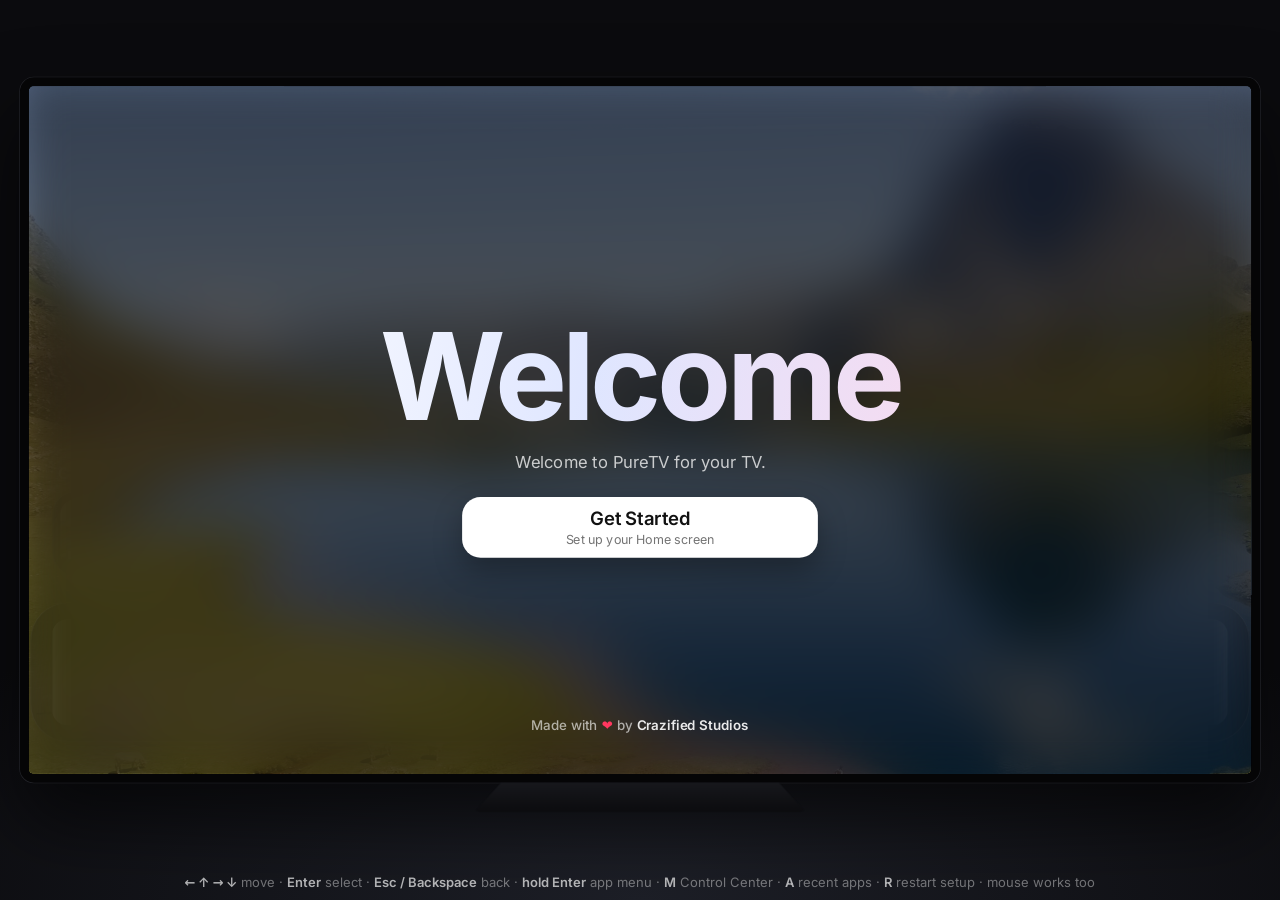
==== commit cb90cc80: "PureTV 2.1: soft, premium UI sounds and a new README - UI sounds rewritten: warm pure tones with a s" ====
--- a/app/ui/tv.html
+++ b/app/ui/tv.html
@@ -755,6 +755,12 @@
 .look .clip { border-radius: 26px; }
 .look .mini { font-size: var(--ms, 56px); top: var(--mt, 22px); color: rgba(255,255,255,.92); }
 .look span { font-size: 20px; }
+
+/* Control Center has its own clock: the Home date steps aside while it is open */
+#date { transition: opacity .35s var(--ease), top .9s var(--ease); }
+#stage.ccon #date { opacity: 0; }
+/* the line under a setup button stays readable on glass */
+#setup .opt.glass:not(.focus) small { color: rgba(255,255,255,.66) !important; }
 
 /* ============ app launch, screen saver, power off, toast ============ */
 #launch { position: absolute; z-index: 20; border-radius: 24px; overflow: hidden; opacity: 0; pointer-events: none; background: var(--bg); }
@@ -1398,18 +1404,48 @@
 }
 function closeWx() { $("#wx").classList.remove("on"); stage.classList.remove("wxon"); pop(); }
 
-/* ---------- UI sounds: our own, made on the fly (soft ticks, nothing recorded) ---------- */
-let sounds = true, actx = null;
+/* ---------- UI sounds: PureTV's own, made on the fly (nothing recorded, nothing copied).
+   Quiet, round and warm: pure tones in the middle register with a slow 8-12 ms swell (so there is no
+   click at the start), a gentle fade, everything above 2.6 kHz rolled off, and a faint room around it.
+   Moves are the softest; select and back are a touch fuller. Nothing is bright or hissy. ---------- */
+let sounds = true, actx = null, sfx = null, lastNav = 0;
+function sfxInit() {
+  actx = actx || new (window.AudioContext || window.webkitAudioContext)();
+  if (sfx) return sfx;
+  const c = actx, soft = c.createBiquadFilter(), out = c.createDynamicsCompressor(), master = c.createGain(), room = c.createConvolver(), wet = c.createGain();
+  soft.type = "lowpass"; soft.frequency.value = 2600; soft.Q.value = .5;
+  out.threshold.value = -24; out.knee.value = 18; out.ratio.value = 4; master.gain.value = 2.4; wet.gain.value = .1;
+  const len = Math.floor(c.sampleRate * .45), ir = c.createBuffer(2, len, c.sampleRate);   // a soft, dark room
+  for (let ch = 0; ch < 2; ch++) { const d = ir.getChannelData(ch); let lp = 0; for (let i = 0; i < len; i++) { lp += ((Math.random() * 2 - 1) - lp) * .18; d[i] = lp * Math.pow(1 - i / len, 3.5); } }
+  room.buffer = ir;
+  const bus = c.createGain(); bus.connect(soft); soft.connect(out); soft.connect(room); room.connect(wet); wet.connect(out); out.connect(master); master.connect(c.destination);
+  return (sfx = { bus });
+}
+function tone(t, freq, to, vol, dur, swell = .009) {
+  const o = actx.createOscillator(), g = actx.createGain();
+  o.type = "sine"; o.frequency.setValueAtTime(freq, t); if (to) o.frequency.exponentialRampToValueAtTime(to, t + dur);
+  g.gain.setValueAtTime(0, t); g.gain.linearRampToValueAtTime(vol, t + swell); g.gain.setTargetAtTime(0, t + swell, dur / 4);
+  o.connect(g); g.connect(sfx.bus); o.start(t); o.stop(t + dur * 1.6 + .05);
+}
 function snd(kind) {
   if (!sounds) return;
   try {
-    actx = actx || new (window.AudioContext || window.webkitAudioContext)();
-    const t = actx.currentTime, o = actx.createOscillator(), g = actx.createGain(), f = actx.createBiquadFilter();
-    const [f0, f1, vol, dur, type] = { nav: [2400, 1700, .035, .045, "sine"], ok: [1500, 900, .06, .09, "triangle"], back: [900, 520, .05, .08, "triangle"], edge: [260, 180, .05, .07, "sine"] }[kind];
-    o.type = type; o.frequency.setValueAtTime(f0, t); o.frequency.exponentialRampToValueAtTime(f1, t + dur);
-    f.type = "lowpass"; f.frequency.value = 4200;
-    g.gain.setValueAtTime(.0001, t); g.gain.exponentialRampToValueAtTime(vol, t + .006); g.gain.exponentialRampToValueAtTime(.0001, t + dur);
-    o.connect(f); f.connect(g); g.connect(actx.destination); o.start(t); o.stop(t + dur + .02);
+    sfxInit(); if (actx.state === "suspended") actx.resume();
+    const t = actx.currentTime + .005, wob = 1 + (Math.random() - .5) * .016;
+    if (kind === "nav") {                       // focus moves: a quiet, rounded tap
+      if (t - lastNav < .045) return; lastNav = t;
+      tone(t, 1046.5 * wob, 1000 * wob, .022, .07, .006);
+      tone(t, 523.25 * wob, 0, .012, .06, .006);
+    } else if (kind === "ok") {                 // select: a soft two-note chime, G and D
+      tone(t, 783.99, 0, .032, .22, .01);
+      tone(t + .028, 1174.66, 0, .016, .2, .012);
+      tone(t, 392, 0, .012, .14, .012);
+    } else if (kind === "back") {               // back: one soft, falling note
+      tone(t, 698.46, 587.33, .03, .17, .01);
+      tone(t, 349.23, 293.66, .01, .12, .012);
+    } else if (kind === "edge") {               // the end of a row: a low, muffled nudge
+      tone(t, 233.08, 196, .04, .09, .008);
+    }
   } catch (err) { /* no audio here: stay silent */ }
 }
 
@@ -1550,12 +1586,12 @@
    { id: "a2", pkg: "com.amazon.amazonvideo.livingroom", title: "The Long Road", ep: "S1 · E7", at: "12:40", left: "41 min left", pct: 24, art: "flatirons" },
    { id: "a3", pkg: "com.google.android.youtube.tv", title: "Pasta Night, Slowly", ep: "Video", at: "8:05", left: "11 min left", pct: 42, art: "kathleen" },
    { id: "a4", pkg: "com.disney.disneyplus", title: "Starfall", ep: "Movie", at: "1:21:30", left: "18 min left", pct: 82, art: "louise" },
-   { id: "a5", pkg: "com.netflix.ninja", title: "The Quiet Valley", ep: "S1 · E2", at: "5:48", left: "44 min left", pct: 12, art: "tummel" }],
+   { id: "a5", pkg: "com.netflix.ninja", title: "The Quiet Valley", ep: "S1 · E2", at: "5:48", left: "44 min left", pct: 12, art: "luna" }],
   [{ id: "b1", pkg: "com.apple.atve.androidtv.appletv", title: "Quiet Harbour", ep: "S3 · E2", at: "20:15", left: "30 min left", pct: 40, art: "louise" },
    { id: "b2", pkg: "com.wbd.stream", title: "Glass City", ep: "S1 · E1", at: "44:02", left: "9 min left", pct: 84, art: "ossau" },
    { id: "b3", pkg: "com.crunchyroll.webapp", title: "Sky Blade", ep: "E12", at: "3:30", left: "20 min left", pct: 15, art: "flatirons" }],
   [{ id: "c1", pkg: "com.google.android.youtube.tv", title: "Counting Songs", ep: "Video", at: "2:10", left: "6 min left", pct: 30, art: "kathleen" },
-   { id: "c2", pkg: "com.disney.disneyplus", title: "Little Explorers", ep: "S1 · E3", at: "9:00", left: "13 min left", pct: 45, art: "tummel" }],
+   { id: "c2", pkg: "com.disney.disneyplus", title: "Little Explorers", ep: "S1 · E3", at: "9:00", left: "13 min left", pct: 45, art: "luna" }],
 ];
 const PLAY = '<svg viewBox="0 0 24 24" fill="currentColor"><path d="M7 4.5v15l13-7.5z"/></svg>';
 let cwFilter = null;
@@ -1819,10 +1855,12 @@
   if (q.has("scene")) showScene(+q.get("scene"));
   if (!s) return;
   sounds = false; clearTimeout(idle); clearTimeout(idleA);
+  if (q.has("nocw")) { cwOn = false; renderCW(); }
   if (s === "setup") return;
+  if (s === "looks") return step(4);
   endSetup();
   setTimeout(() => {
-    if (s === "settings" || s === "about") { openSettings(); if (s === "about") setTimeout(() => { focus($('[data-set="about"]')); select(); }, 300); }
+    if (s === "settings" || s === "about") { openSettings(q.get("page") || "homescreen"); if (s === "about") setTimeout(() => { focus($('[data-set="about"]')); select(); }, 300); }
     if (s === "cc") openCC();
     if (s === "grid") focus($("#grid .tile"));
     if (s === "home") focus($("#row1 .tile:nth-child(2)"));
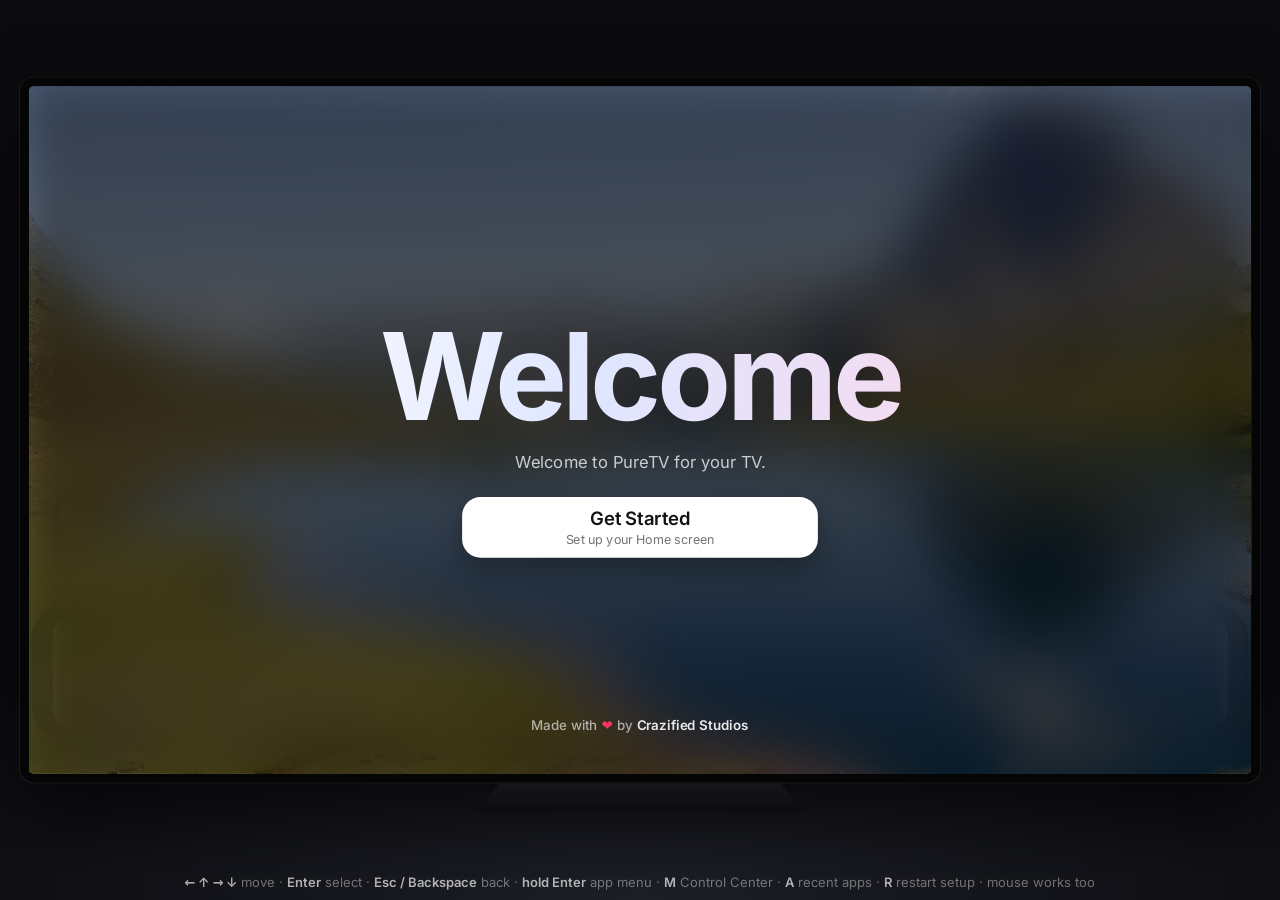
==== commit 1ae5b930: "PureTV 3.1: the 2.x interface, rebuilt natively - Top bar: profile, search, Home / Apps / Live TV, w" ====
--- a/app/ui/tv.html
+++ b/app/ui/tv.html
@@ -898,7 +898,7 @@
 const SCENES = [
   { id: "ossau", name: "Ossau", fg: true, top: 154, size: 400 }, { id: "flatirons", name: "Flatirons", fg: true, top: 150, size: 352 },
   { id: "luna", name: "Valle de la Luna", fg: true, top: 246, size: 400 }, { id: "kathleen", name: "Kathleen Lake", fg: true, top: 174, size: 400 },
-  { id: "titicaca", name: "Titicaca Sunrise", fg: true, top: 246, size: 400 }, { id: "louise", name: "Lake Louise", fg: true, top: 114, size: 400 },
+  { id: "titicaca", name: "Titicaca Sunrise", fg: true, top: 246, size: 400 }, { id: "louise", name: "Lake Louise", fg: true, top: 150, size: 400 },
 ];
 const P = (id, k = "") => `demo/wallpapers/${id}${k}`;
 let rotate = true, cwOn = true, reduceMotion = false;
@@ -910,7 +910,7 @@
   scene = (i + SCENES.length) % SCENES.length;
   $$(".scene").forEach((e, k) => e.classList.toggle("on", k === scene));
   const d = $("#date"); d.classList.add("swap");
-  setTimeout(() => { d.className = "d-" + SCENES[scene].id; d.style.top = Math.max(SCENES[scene].top - 56, 96) + "px"; }, 900);
+  setTimeout(() => { d.className = "d-" + SCENES[scene].id; d.style.top = Math.max(SCENES[scene].top + SCENES[scene].size * .0425 - 63, 72) + "px"; }, 900);
   clearInterval(sceneTimer); if (rotate || saver) sceneTimer = setInterval(() => showScene(scene + 1), saver ? 9000 : 20000);
   if ($("#tvset").classList.contains("on")) renderSettings();
 }
